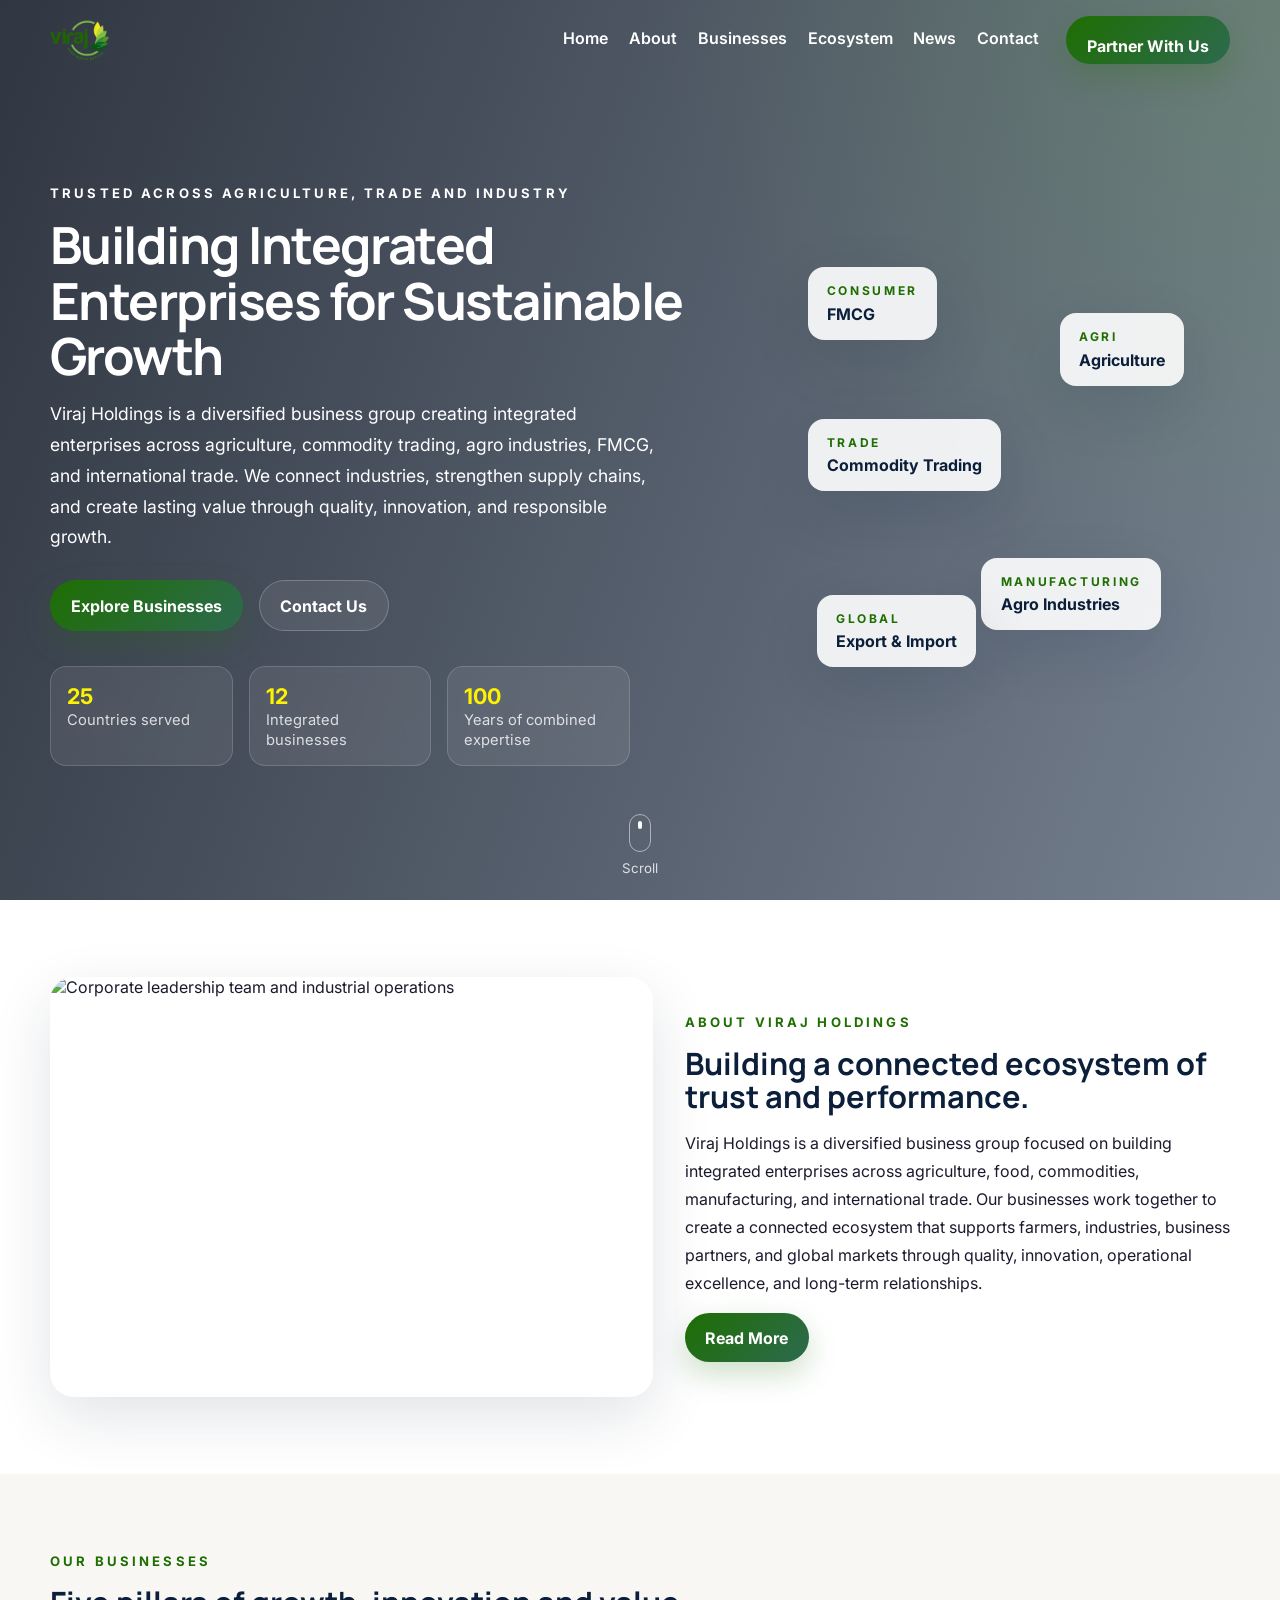
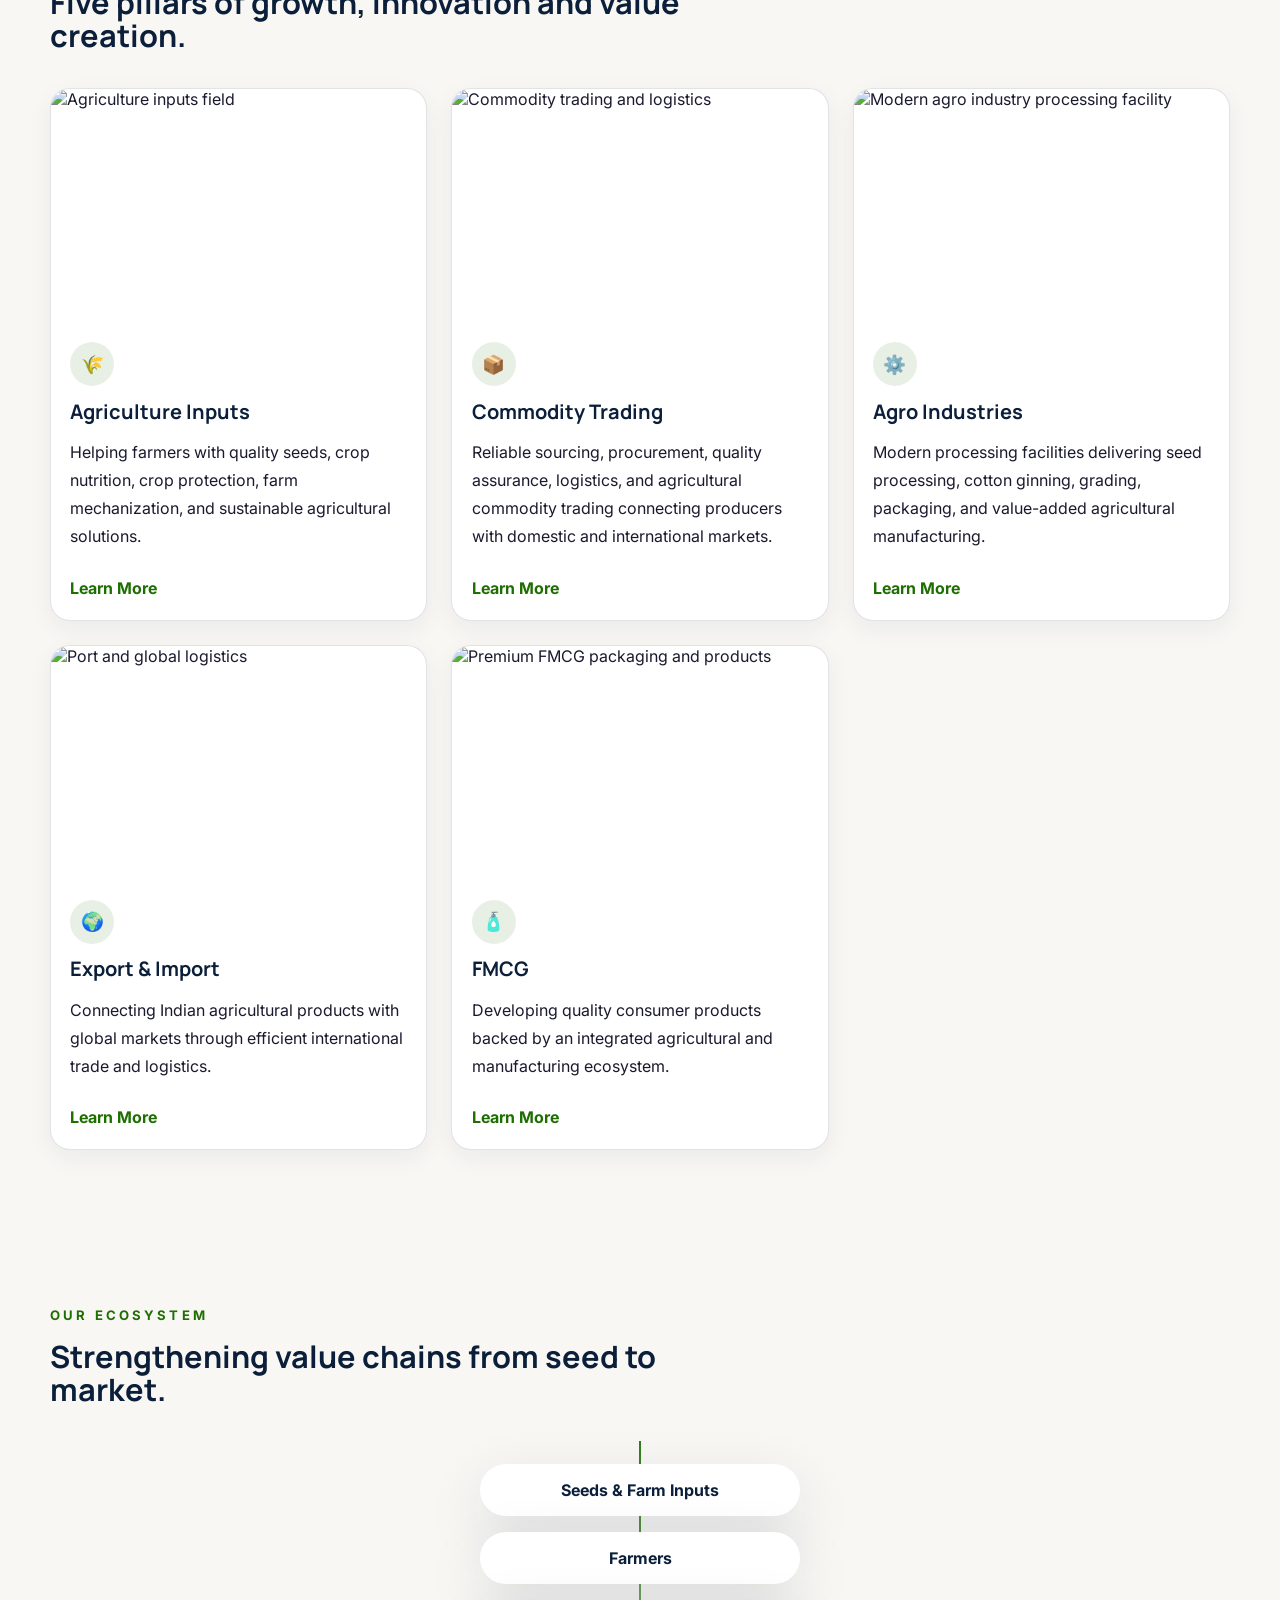
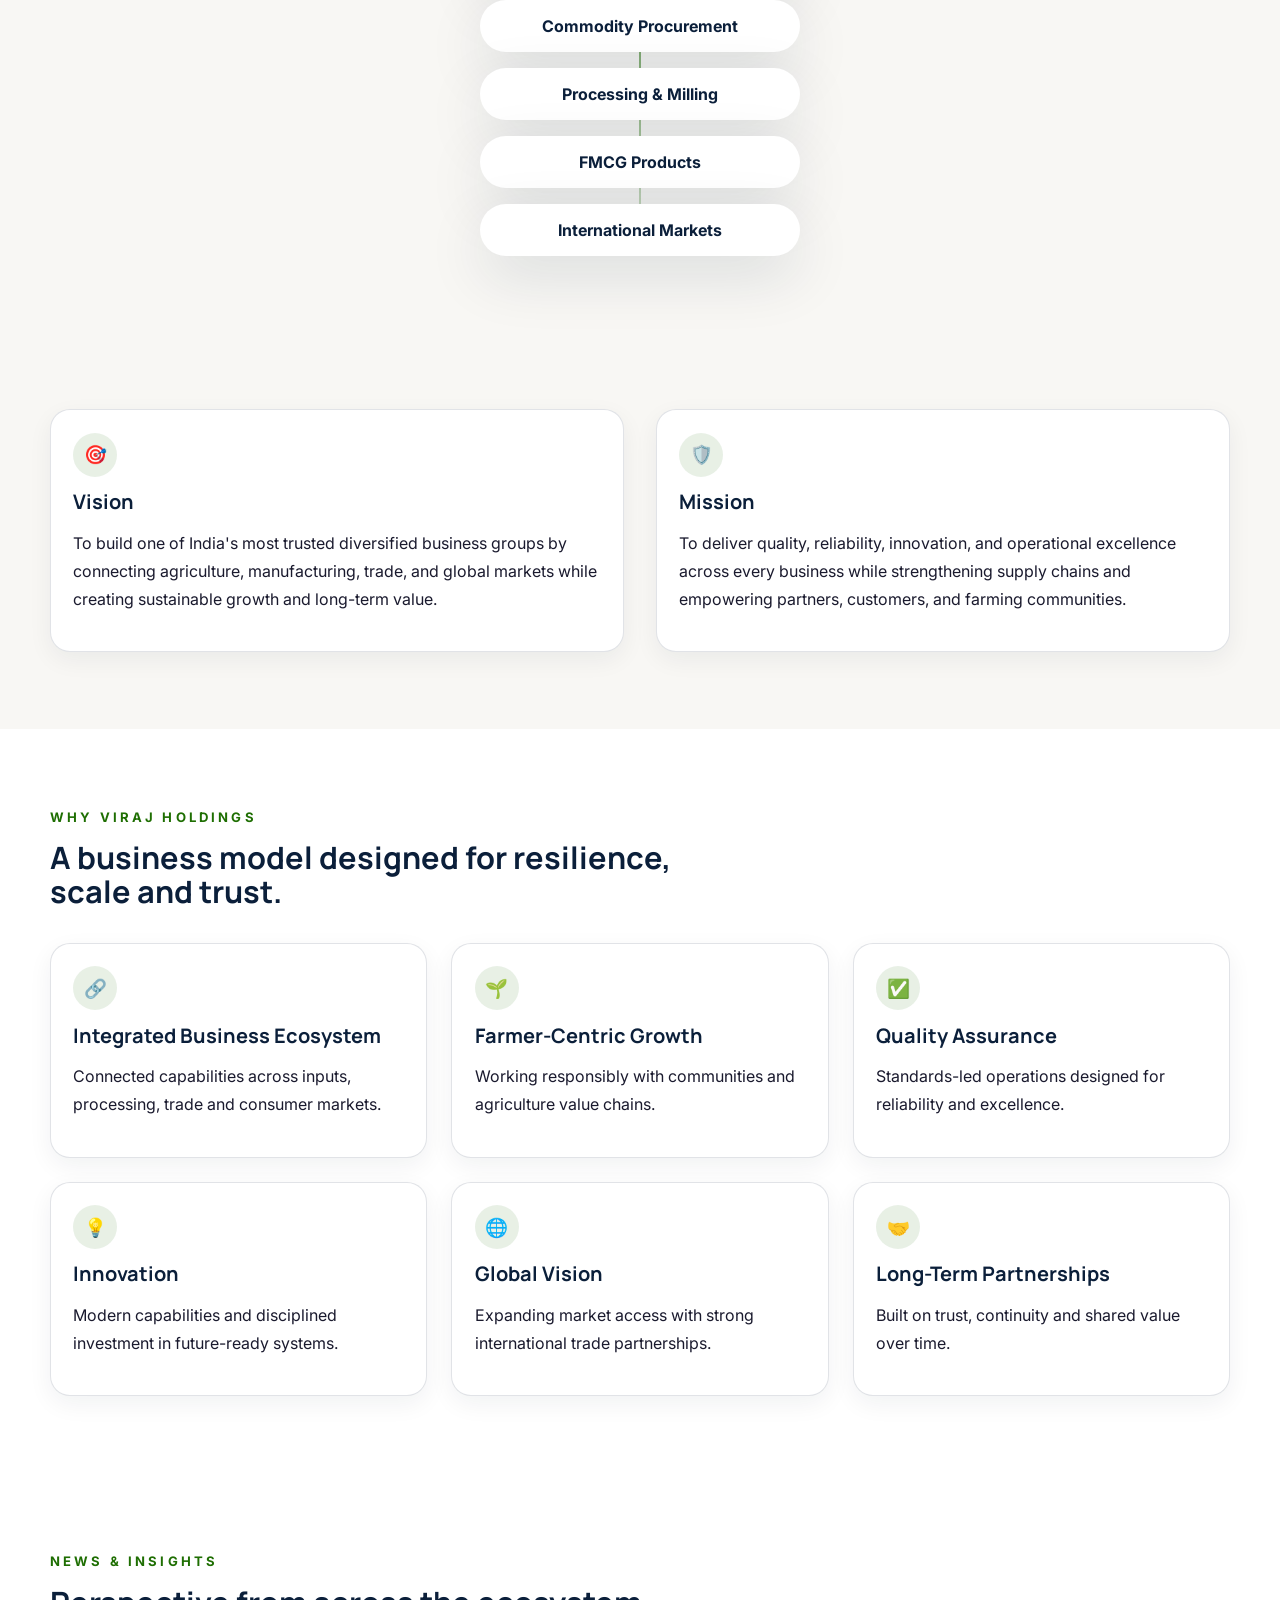
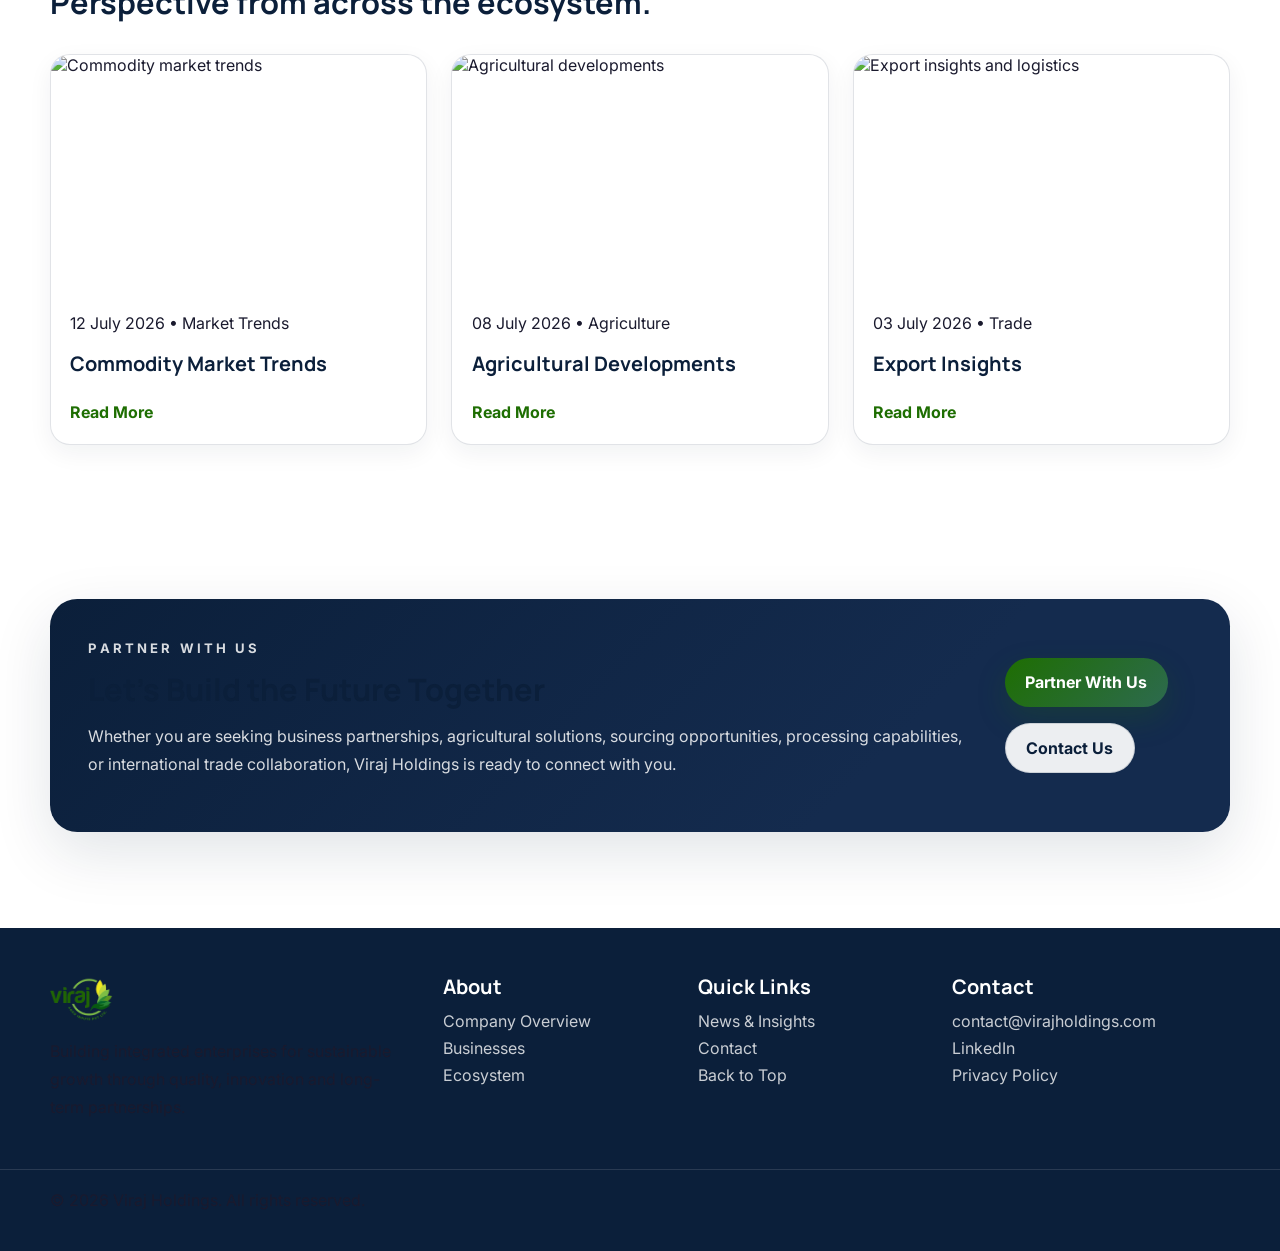
==== index.html @ b85cdf42 "Ctrl+Enter" ====
<!DOCTYPE html>
<html lang="en">
  <head>
    <meta charset="UTF-8" />
    <meta name="viewport" content="width=device-width, initial-scale=1.0" />
    <title>Viraj Holdings | Integrated Enterprises for Sustainable Growth</title>
    <meta
      name="description"
      content="Viraj Holdings is a diversified business group creating integrated enterprises across agriculture, commodity trading, agro industries, FMCG, and international trade."
    />
    <link rel="preconnect" href="https://fonts.googleapis.com" />
    <link rel="preconnect" href="https://fonts.gstatic.com" crossorigin />
    <link
      href="https://fonts.googleapis.com/css2?family=Inter:wght@400;500;600;700;800&family=Manrope:wght@500;600;700;800&display=swap"
      rel="stylesheet"
    />
    <link rel="stylesheet" href="styles.css" />
  </head>
  <body>
    <header class="site-header" id="top">
      <nav class="navbar container">
        <a href="#home" class="brand" aria-label="Viraj Holdings home">
          <img src="logo.png" alt="Viraj Holdings logo" />
        </a>
        <button class="nav-toggle" aria-label="Open menu" aria-expanded="false">
          <span></span>
          <span></span>
          <span></span>
        </button>
        <div class="nav-links">
          <a href="#home">Home</a>
          <a href="#about">About</a>
          <a href="#businesses">Businesses</a>
          <a href="#ecosystem">Ecosystem</a>
          <a href="#news">News</a>
          <a href="#contact">Contact</a>
          <a href="#contact" class="button button-solid nav-cta">Partner With Us</a>
        </div>
      </nav>
    </header>

    <main id="home">
      <section class="hero">
        <div class="hero-overlay"></div>
        <div class="hero-content container">
          <div class="hero-copy reveal">
            <p class="eyebrow">Trusted across agriculture, trade and industry</p>
            <h1>Building Integrated Enterprises for Sustainable Growth</h1>
            <p class="hero-text">
              Viraj Holdings is a diversified business group creating integrated enterprises across agriculture, commodity trading, agro industries, FMCG, and international trade. We connect industries, strengthen supply chains, and create lasting value through quality, innovation, and responsible growth.
            </p>
            <div class="hero-actions">
              <a href="#businesses" class="button button-solid">Explore Businesses</a>
              <a href="#contact" class="button button-outline">Contact Us</a>
            </div>
            <div class="hero-stats">
              <div>
                <strong data-count="25">0</strong>
                <span>Countries served</span>
              </div>
              <div>
                <strong data-count="12">0</strong>
                <span>Integrated businesses</span>
              </div>
              <div>
                <strong data-count="100">0</strong>
                <span>Years of combined expertise</span>
              </div>
            </div>
          </div>
          <div class="hero-visual reveal" aria-hidden="true">
            <div class="floating-card card-a">
              <span>Agri</span>
              <strong>Agriculture</strong>
            </div>
            <div class="floating-card card-b">
              <span>Trade</span>
              <strong>Commodity Trading</strong>
            </div>
            <div class="floating-card card-c">
              <span>Manufacturing</span>
              <strong>Agro Industries</strong>
            </div>
            <div class="floating-card card-d">
              <span>Global</span>
              <strong>Export & Import</strong>
            </div>
            <div class="floating-card card-e">
              <span>Consumer</span>
              <strong>FMCG</strong>
            </div>
          </div>
        </div>
        <div class="scroll-indicator">
          <span></span>
          <small>Scroll</small>
        </div>
      </section>

      <section class="section about" id="about">
        <div class="container split-grid">
          <div class="about-media reveal">
            <img src="https://images.unsplash.com/photo-1517048676732-d65bc937f952?auto=format&fit=crop&w=1200&q=80" alt="Corporate leadership team and industrial operations" loading="lazy" />
          </div>
          <div class="about-copy reveal">
            <p class="eyebrow">About Viraj Holdings</p>
            <h2>Building a connected ecosystem of trust and performance.</h2>
            <p>
              Viraj Holdings is a diversified business group focused on building integrated enterprises across agriculture, food, commodities, manufacturing, and international trade. Our businesses work together to create a connected ecosystem that supports farmers, industries, business partners, and global markets through quality, innovation, operational excellence, and long-term relationships.
            </p>
            <a href="#contact" class="button button-solid">Read More</a>
          </div>
        </div>
      </section>

      <section class="section businesses" id="businesses">
        <div class="container">
          <div class="section-heading reveal">
            <p class="eyebrow">Our Businesses</p>
            <h2>Five pillars of growth, innovation and value creation.</h2>
          </div>
          <div class="card-grid">
            <article class="business-card reveal">
              <img src="https://images.unsplash.com/photo-1464226184884-fa280b87c399?auto=format&fit=crop&w=900&q=80" alt="Agriculture inputs field" loading="lazy" />
              <div class="card-content">
                <div class="icon-badge">🌾</div>
                <h3>Agriculture Inputs</h3>
                <p>Helping farmers with quality seeds, crop nutrition, crop protection, farm mechanization, and sustainable agricultural solutions.</p>
                <a href="#contact">Learn More</a>
              </div>
            </article>
            <article class="business-card reveal">
              <img src="https://images.unsplash.com/photo-1578575437130-527eed3abbec?auto=format&fit=crop&w=900&q=80" alt="Commodity trading and logistics" loading="lazy" />
              <div class="card-content">
                <div class="icon-badge">📦</div>
                <h3>Commodity Trading</h3>
                <p>Reliable sourcing, procurement, quality assurance, logistics, and agricultural commodity trading connecting producers with domestic and international markets.</p>
                <a href="#contact">Learn More</a>
              </div>
            </article>
            <article class="business-card reveal">
              <img src="https://images.unsplash.com/photo-1581092160562-40aa08e78837?auto=format&fit=crop&w=900&q=80" alt="Modern agro industry processing facility" loading="lazy" />
              <div class="card-content">
                <div class="icon-badge">⚙️</div>
                <h3>Agro Industries</h3>
                <p>Modern processing facilities delivering seed processing, cotton ginning, grading, packaging, and value-added agricultural manufacturing.</p>
                <a href="#contact">Learn More</a>
              </div>
            </article>
            <article class="business-card reveal">
              <img src="https://images.unsplash.com/photo-1520607162513-77705c0f0d4a?auto=format&fit=crop&w=900&q=80" alt="Port and global logistics" loading="lazy" />
              <div class="card-content">
                <div class="icon-badge">🌍</div>
                <h3>Export & Import</h3>
                <p>Connecting Indian agricultural products with global markets through efficient international trade and logistics.</p>
                <a href="#contact">Learn More</a>
              </div>
            </article>
            <article class="business-card reveal">
              <img src="https://images.unsplash.com/photo-1556740738-b6a63e27c4df?auto=format&fit=crop&w=900&q=80" alt="Premium FMCG packaging and products" loading="lazy" />
              <div class="card-content">
                <div class="icon-badge">🧴</div>
                <h3>FMCG</h3>
                <p>Developing quality consumer products backed by an integrated agricultural and manufacturing ecosystem.</p>
                <a href="#contact">Learn More</a>
              </div>
            </article>
          </div>
        </div>
      </section>

      <section class="section ecosystem" id="ecosystem">
        <div class="container">
          <div class="section-heading reveal">
            <p class="eyebrow">Our Ecosystem</p>
            <h2>Strengthening value chains from seed to market.</h2>
          </div>
          <div class="timeline reveal">
            <div class="timeline-step">
              <div class="step-node">Seeds & Farm Inputs</div>
            </div>
            <div class="timeline-step">
              <div class="step-node">Farmers</div>
            </div>
            <div class="timeline-step">
              <div class="step-node">Commodity Procurement</div>
            </div>
            <div class="timeline-step">
              <div class="step-node">Processing & Milling</div>
            </div>
            <div class="timeline-step">
              <div class="step-node">FMCG Products</div>
            </div>
            <div class="timeline-step">
              <div class="step-node">International Markets</div>
            </div>
          </div>
        </div>
      </section>

      <section class="section vision-mission">
        <div class="container grid-2">
          <article class="info-card reveal">
            <div class="icon-badge">🎯</div>
            <h3>Vision</h3>
            <p>To build one of India's most trusted diversified business groups by connecting agriculture, manufacturing, trade, and global markets while creating sustainable growth and long-term value.</p>
          </article>
          <article class="info-card reveal">
            <div class="icon-badge">🛡️</div>
            <h3>Mission</h3>
            <p>To deliver quality, reliability, innovation, and operational excellence across every business while strengthening supply chains and empowering partners, customers, and farming communities.</p>
          </article>
        </div>
      </section>

      <section class="section features">
        <div class="container">
          <div class="section-heading reveal">
            <p class="eyebrow">Why Viraj Holdings</p>
            <h2>A business model designed for resilience, scale and trust.</h2>
          </div>
          <div class="feature-grid">
            <article class="feature-card reveal">
              <div class="icon-badge">🔗</div>
              <h3>Integrated Business Ecosystem</h3>
              <p>Connected capabilities across inputs, processing, trade and consumer markets.</p>
            </article>
            <article class="feature-card reveal">
              <div class="icon-badge">🌱</div>
              <h3>Farmer-Centric Growth</h3>
              <p>Working responsibly with communities and agriculture value chains.</p>
            </article>
            <article class="feature-card reveal">
              <div class="icon-badge">✅</div>
              <h3>Quality Assurance</h3>
              <p>Standards-led operations designed for reliability and excellence.</p>
            </article>
            <article class="feature-card reveal">
              <div class="icon-badge">💡</div>
              <h3>Innovation</h3>
              <p>Modern capabilities and disciplined investment in future-ready systems.</p>
            </article>
            <article class="feature-card reveal">
              <div class="icon-badge">🌐</div>
              <h3>Global Vision</h3>
              <p>Expanding market access with strong international trade partnerships.</p>
            </article>
            <article class="feature-card reveal">
              <div class="icon-badge">🤝</div>
              <h3>Long-Term Partnerships</h3>
              <p>Built on trust, continuity and shared value over time.</p>
            </article>
          </div>
        </div>
      </section>

      <section class="section news" id="news">
        <div class="container">
          <div class="section-heading reveal">
            <p class="eyebrow">News & Insights</p>
            <h2>Perspective from across the ecosystem.</h2>
          </div>
          <div class="news-grid">
            <article class="news-card reveal">
              <img src="https://images.unsplash.com/photo-1590283603385-17ffb3a7f29f?auto=format&fit=crop&w=900&q=80" alt="Commodity market trends" loading="lazy" />
              <div class="card-content">
                <p class="meta">12 July 2026 • Market Trends</p>
                <h3>Commodity Market Trends</h3>
                <a href="#contact">Read More</a>
              </div>
            </article>
            <article class="news-card reveal">
              <img src="https://images.unsplash.com/photo-1501004318641-b39e6451bec6?auto=format&fit=crop&w=900&q=80" alt="Agricultural developments" loading="lazy" />
              <div class="card-content">
                <p class="meta">08 July 2026 • Agriculture</p>
                <h3>Agricultural Developments</h3>
                <a href="#contact">Read More</a>
              </div>
            </article>
            <article class="news-card reveal">
              <img src="https://images.unsplash.com/photo-1517048676732-d65bc937f952?auto=format&fit=crop&w=900&q=80" alt="Export insights and logistics" loading="lazy" />
              <div class="card-content">
                <p class="meta">03 July 2026 • Trade</p>
                <h3>Export Insights</h3>
                <a href="#contact">Read More</a>
              </div>
            </article>
          </div>
        </div>
      </section>

      <section class="section cta" id="contact">
        <div class="container cta-box reveal">
          <div>
            <p class="eyebrow">Partner With Us</p>
            <h2>Let's Build the Future Together</h2>
            <p>Whether you are seeking business partnerships, agricultural solutions, sourcing opportunities, processing capabilities, or international trade collaboration, Viraj Holdings is ready to connect with you.</p>
          </div>
          <div class="cta-actions">
            <a href="mailto:contact@virajholdings.com" class="button button-solid">Partner With Us</a>
            <a href="mailto:contact@virajholdings.com" class="button button-outline light">Contact Us</a>
          </div>
        </div>
      </section>
    </main>

    <footer class="site-footer">
      <div class="container footer-grid">
        <div>
          <a href="#home" class="brand footer-brand">
            <img src="logo.png" alt="Viraj Holdings logo" />
          </a>
          <p>Building integrated enterprises for sustainable growth through quality, innovation and long-term partnerships.</p>
        </div>
        <div>
          <h3>About</h3>
          <ul>
            <li><a href="#about">Company Overview</a></li>
            <li><a href="#businesses">Businesses</a></li>
            <li><a href="#ecosystem">Ecosystem</a></li>
          </ul>
        </div>
        <div>
          <h3>Quick Links</h3>
          <ul>
            <li><a href="#news">News & Insights</a></li>
            <li><a href="#contact">Contact</a></li>
            <li><a href="#top">Back to Top</a></li>
          </ul>
        </div>
        <div>
          <h3>Contact</h3>
          <ul>
            <li><a href="mailto:contact@virajholdings.com">contact@virajholdings.com</a></li>
            <li><a href="https://www.linkedin.com" target="_blank" rel="noreferrer">LinkedIn</a></li>
            <li><a href="#">Privacy Policy</a></li>
          </ul>
        </div>
      </div>
      <div class="footer-bottom">
        <div class="container">
          <p>© 2026 Viraj Holdings. All rights reserved.</p>
        </div>
      </div>
    </footer>

    <script src="script.js"></script>
  </body>
</html>
---- styles.css ----
:root {
  --navy: #0b1f3a;
  --green: #1e6e02;
  --accent: #2d6a4f;
  --fresh: #6dbe45;
  --soft: #8bcb46;
  --yellow: #fff200;
  --bg: #ffffff;
  --surface: #f8f7f4;
  --section: #f0ede8;
  --heading: #0b1f3a;
  --text: #1a1a2e;
  --muted: #6b6458;
  --border: rgba(11,31,58,.12);
  --shadow: 0 20px 60px rgba(11,31,58,.12);
  --radius: 1rem;
  --transition: 0.35s ease;
}

* {
  box-sizing: border-box;
}

html {
  scroll-behavior: smooth;
}

body {
  margin: 0;
  font-family: 'Inter', sans-serif;
  color: var(--text);
  background: var(--bg);
  overflow-x: hidden;
}

img {
  max-width: 100%;
  display: block;
}

a {
  color: inherit;
  text-decoration: none;
}

.container {
  width: min(1180px, calc(100% - 2rem));
  margin-inline: auto;
}

section {
  position: relative;
}

h1, h2, h3 {
  font-family: 'Manrope', sans-serif;
  color: var(--heading);
  line-height: 1.08;
  margin: 0 0 1rem;
}

h1 {
  font-size: clamp(2.2rem, 4vw, 4.3rem);
  letter-spacing: -0.03em;
}

h2 {
  font-size: clamp(1.8rem, 2.4vw, 2.6rem);
}

h3 {
  font-size: 1.25rem;
}

p {
  font-size: 1rem;
  line-height: 1.75;
  color: var(--text);
  margin: 0 0 1rem;
}

.eyebrow {
  text-transform: uppercase;
  letter-spacing: 0.24em;
  font-size: 0.82rem;
  font-weight: 700;
  color: var(--green);
  margin-bottom: 0.8rem;
}

.button {
  display: inline-flex;
  align-items: center;
  justify-content: center;
  gap: 0.5rem;
  min-height: 48px;
  padding: 0.9rem 1.3rem;
  border-radius: 999px;
  font-weight: 700;
  transition: transform var(--transition), background var(--transition), color var(--transition), border-color var(--transition), box-shadow var(--transition);
}

.button:hover {
  transform: translateY(-2px);
}

.button-solid {
  background: linear-gradient(135deg, var(--green), var(--accent));
  color: white;
  box-shadow: 0 12px 30px rgba(30,110,2,.22);
}

.button-outline {
  border: 1px solid rgba(255,255,255,.22);
  color: white;
  background: rgba(255,255,255,.08);
  backdrop-filter: blur(8px);
}

.button-outline.light {
  border-color: rgba(11,31,58,.14);
  color: var(--navy);
  background: rgba(255,255,255,.92);
}

.site-header {
  position: fixed;
  inset: 0 0 auto 0;
  z-index: 1000;
  transition: background var(--transition), box-shadow var(--transition), backdrop-filter var(--transition);
}

.site-header.scrolled {
  background: rgba(255,255,255,.96);
  backdrop-filter: blur(16px);
  box-shadow: 0 12px 36px rgba(11,31,58,.09);
}

.navbar {
  display: flex;
  align-items: center;
  justify-content: space-between;
  padding: 1rem 0;
  min-height: 80px;
}

.brand img {
  height: 44px;
  width: auto;
  object-fit: contain;
}

.nav-links {
  display: flex;
  align-items: center;
  gap: 1.3rem;
  color: white;
  font-weight: 600;
}

.site-header.scrolled .nav-links {
  color: var(--navy);
}

.nav-links a {
  position: relative;
  padding-bottom: 0.2rem;
  transition: color var(--transition);
}

.nav-links a::after {
  content: '';
  position: absolute;
  left: 0;
  bottom: -0.15rem;
  width: 100%;
  height: 2px;
  transform: scaleX(0);
  transform-origin: left;
  background: var(--green);
  transition: transform var(--transition);
}

.nav-links a:hover::after,
.nav-links a.active::after {
  transform: scaleX(1);
}

.nav-cta {
  margin-left: 0.4rem;
  color: white;
}

.nav-toggle {
  display: none;
  border: 0;
  background: transparent;
  padding: 0.25rem;
  cursor: pointer;
}

.nav-toggle span {
  display: block;
  width: 28px;
  height: 2px;
  margin: 6px 0;
  border-radius: 999px;
  background: white;
  transition: transform var(--transition), opacity var(--transition);
}

.site-header.scrolled .nav-toggle span {
  background: var(--navy);
}

.hero {
  min-height: 100vh;
  display: flex;
  align-items: center;
  background: linear-gradient(110deg, rgba(8,16,30,.84), rgba(11,31,58,.56)), url('https://images.unsplash.com/photo-1500937386664-56d1dfef3854?auto=format&fit=crop&w=1800&q=80') center/cover no-repeat;
  position: relative;
  color: white;
  padding: 7rem 0 4rem;
}

.hero-overlay {
  position: absolute;
  inset: 0;
  background: radial-gradient(circle at top right, rgba(109,190,69,.18), transparent 40%);
  pointer-events: none;
}

.hero-content {
  display: grid;
  grid-template-columns: 1.2fr 0.8fr;
  gap: 2rem;
  align-items: center;
  position: relative;
  z-index: 1;
}

.hero-copy {
  max-width: 660px;
}

.hero-copy h1,
.hero-copy p {
  color: white;
}

.hero-text {
  font-size: clamp(1rem, 1.4vw, 1.1rem);
  max-width: 620px;
  color: rgba(255,255,255,.86);
}

.hero-actions {
  display: flex;
  gap: 1rem;
  flex-wrap: wrap;
  margin-top: 1.7rem;
}

.hero-stats {
  display: grid;
  grid-template-columns: repeat(3, minmax(0, 1fr));
  gap: 1rem;
  margin-top: 2.2rem;
  max-width: 580px;
}

.hero-stats > div {
  padding: 1rem;
  border: 1px solid rgba(255,255,255,.16);
  border-radius: var(--radius);
  background: rgba(255,255,255,.08);
  backdrop-filter: blur(12px);
}

.hero-stats strong {
  display: block;
  font-size: 1.35rem;
  color: var(--yellow);
}

.hero-stats span {
  font-size: 0.92rem;
  color: rgba(255,255,255,.8);
}

.hero-visual {
  position: relative;
  min-height: 460px;
}

.floating-card {
  position: absolute;
  padding: 1rem 1.2rem;
  background: rgba(255,255,255,.9);
  color: var(--navy);
  border-radius: 1rem;
  box-shadow: var(--shadow);
  animation: float 6s ease-in-out infinite;
  backdrop-filter: blur(8px);
}

.floating-card span {
  display: block;
  font-size: 0.75rem;
  text-transform: uppercase;
  letter-spacing: 0.22em;
  color: var(--green);
  font-weight: 700;
  margin-bottom: 0.35rem;
}

.floating-card strong {
  font-size: 1rem;
}

.card-a { top: 15%; right: 10%; animation-delay: 0s; }
.card-b { top: 38%; left: 8%; animation-delay: 1.5s; }
.card-c { bottom: 16%; right: 15%; animation-delay: 3s; }
.card-d { bottom: 8%; left: 10%; animation-delay: 4.5s; }
.card-e { top: 5%; left: 8%; animation-delay: 2s; }

.scroll-indicator {
  position: absolute;
  bottom: 1.5rem;
  left: 50%;
  transform: translateX(-50%);
  display: flex;
  flex-direction: column;
  align-items: center;
  gap: 0.5rem;
  color: rgba(255,255,255,.8);
}

.scroll-indicator span {
  width: 22px;
  height: 38px;
  border: 1px solid rgba(255,255,255,.5);
  border-radius: 999px;
  position: relative;
}

.scroll-indicator span::after {
  content: '';
  position: absolute;
  inset: 6px 0 auto 50%;
  width: 4px;
  height: 8px;
  border-radius: 999px;
  transform: translateX(-50%);
  background: white;
  animation: scroll 1.4s ease-in-out infinite;
}

.section {
  padding: clamp(4rem, 6vw, 7rem) 0;
}

.about, .features, .news {
  background: var(--bg);
}

.businesses, .vision-mission, .ecosystem {
  background: var(--surface);
}

.split-grid, .grid-2 {
  display: grid;
  gap: 2rem;
  align-items: center;
}

.split-grid {
  grid-template-columns: 1.05fr 0.95fr;
}

.grid-2 {
  grid-template-columns: repeat(2, minmax(0, 1fr));
}

.about-media img {
  border-radius: 1.5rem;
  box-shadow: var(--shadow);
  object-fit: cover;
  min-height: 420px;
}

.section-heading {
  max-width: 680px;
  margin-bottom: 2.2rem;
}

.card-grid, .feature-grid, .news-grid {
  display: grid;
  gap: 1.5rem;
}

.card-grid {
  grid-template-columns: repeat(3, minmax(0, 1fr));
}

.feature-grid {
  grid-template-columns: repeat(3, minmax(0, 1fr));
}

.news-grid {
  grid-template-columns: repeat(3, minmax(0, 1fr));
}

.business-card, .feature-card, .news-card, .info-card {
  background: white;
  border: 1px solid var(--border);
  border-radius: 1.25rem;
  overflow: hidden;
  box-shadow: 0 8px 24px rgba(11,31,58,.06);
  transition: transform var(--transition), box-shadow var(--transition), border-color var(--transition);
}

.business-card:hover, .feature-card:hover, .news-card:hover, .info-card:hover {
  transform: translateY(-8px);
  box-shadow: 0 18px 38px rgba(30,110,2,.12);
  border-color: rgba(30,110,2,.2);
}

.business-card img, .news-card img {
  aspect-ratio: 16 / 10;
  width: 100%;
  object-fit: cover;
  transition: transform 0.6s ease;
}

.business-card:hover img, .news-card:hover img {
  transform: scale(1.03);
}

.card-content {
  padding: 1.2rem 1.2rem 1.4rem;
}

.icon-badge {
  width: 44px;
  height: 44px;
  display: inline-flex;
  align-items: center;
  justify-content: center;
  border-radius: 50%;
  background: rgba(30,110,2,.1);
  margin-bottom: 0.9rem;
  font-size: 1.15rem;
}

.card-content a {
  display: inline-flex;
  margin-top: 0.7rem;
  color: var(--green);
  font-weight: 700;
}

.feature-card, .info-card {
  padding: 1.4rem;
}

.timeline {
  position: relative;
  display: grid;
  gap: 1rem;
  padding: 1.4rem 0 0;
}

.timeline::before {
  content: '';
  position: absolute;
  left: 50%;
  top: 0;
  bottom: 0;
  width: 2px;
  background: linear-gradient(180deg, rgba(30,110,2,.9), rgba(30,110,2,.15));
  transform: translateX(-50%);
}

.timeline-step {
  position: relative;
  display: flex;
  justify-content: center;
}

.timeline-step::before {
  content: '';
  position: absolute;
  top: 50%;
  left: 50%;
  width: 16px;
  height: 16px;
  border-radius: 50%;
  background: var(--green);
  transform: translate(-50%, -50%);
  box-shadow: 0 0 0 6px rgba(30,110,2,.14);
}

.step-node {
  position: relative;
  z-index: 1;
  padding: 1rem 1.3rem;
  min-width: min(320px, 85%);
  border-radius: 999px;
  background: white;
  text-align: center;
  font-weight: 700;
  color: var(--navy);
  box-shadow: var(--shadow);
}

.cta {
  padding-bottom: 6rem;
}

.cta-box {
  display: flex;
  justify-content: space-between;
  align-items: center;
  gap: 2rem;
  border-radius: 1.7rem;
  background: linear-gradient(135deg, var(--navy), #142b4e 70%);
  color: white;
  padding: clamp(1.6rem, 3vw, 2.4rem);
  box-shadow: var(--shadow);
}

.cta-box p {
  color: rgba(255,255,255,.84);
}

.cta-actions {
  display: flex;
  gap: 1rem;
  flex-wrap: wrap;
}

.site-footer {
  background: var(--navy);
  color: rgba(255,255,255,.84);
  padding-top: 3rem;
}

.footer-grid {
  display: grid;
  grid-template-columns: 1.3fr 0.8fr 0.8fr 1fr;
  gap: 2rem;
  padding-bottom: 2rem;
}

.footer-brand img {
  height: 46px;
  margin-bottom: 0.9rem;
}

.site-footer h3 {
  color: white;
  margin-bottom: 0.8rem;
}

.site-footer ul {
  list-style: none;
  padding: 0;
  margin: 0;
}

.site-footer li + li {
  margin-top: 0.45rem;
}

.site-footer a {
  color: rgba(255,255,255,.78);
  transition: color var(--transition), transform var(--transition);
}

.site-footer a:hover {
  color: var(--yellow);
}

.footer-bottom {
  border-top: 1px solid rgba(255,255,255,.12);
  padding: 1rem 0 1.3rem;
}

.reveal {
  opacity: 0;
  transform: translateY(28px);
  transition: opacity 0.8s ease, transform 0.8s ease;
}

.reveal.visible {
  opacity: 1;
  transform: translateY(0);
}

.reveal-left {
  opacity: 0;
  transform: translateX(-40px);
  transition: opacity 0.8s ease, transform 0.8s ease;
}

.reveal-left.visible {
  opacity: 1;
  transform: translateX(0);
}

.reveal-right {
  opacity: 0;
  transform: translateX(40px);
  transition: opacity 0.8s ease, transform 0.8s ease;
}

.reveal-right.visible {
  opacity: 1;
  transform: translateX(0);
}

@keyframes float {
  0%, 100% { transform: translateY(0px); }
  50% { transform: translateY(-12px); }
}

@keyframes scroll {
  0% { transform: translateX(-50%) translateY(0); opacity: 0; }
  50% { opacity: 1; }
  100% { transform: translateX(-50%) translateY(12px); opacity: 0; }
}

@media (max-width: 960px) {
  .hero-content,
  .split-grid,
  .grid-2,
  .card-grid,
  .feature-grid,
  .news-grid,
  .footer-grid {
    grid-template-columns: 1fr 1fr;
  }

  .hero-content {
    grid-template-columns: 1fr;
  }

  .hero-visual {
    min-height: 360px;
    margin-top: 1rem;
  }

  .card-grid,
  .feature-grid,
  .news-grid {
    grid-template-columns: 1fr 1fr;
  }

  .footer-grid {
    grid-template-columns: repeat(2, minmax(0, 1fr));
  }
}

@media (max-width: 780px) {
  .nav-toggle {
    display: inline-block;
  }

  .nav-links {
    position: absolute;
    inset: calc(100% + .2rem) 1rem auto 1rem;
    flex-direction: column;
    align-items: flex-start;
    padding: 1rem;
    border-radius: 1rem;
    background: rgba(255,255,255,.98);
    color: var(--navy);
    box-shadow: var(--shadow);
    opacity: 0;
    pointer-events: none;
    transform: translateY(-10px);
    transition: opacity var(--transition), transform var(--transition);
  }

  .nav-links.open {
    opacity: 1;
    pointer-events: auto;
    transform: translateY(0);
  }

  .nav-cta {
    margin-left: 0;
  }

  .hero-stats,
  .card-grid,
  .feature-grid,
  .news-grid,
  .footer-grid,
  .grid-2,
  .split-grid,
  .cta-box {
    grid-template-columns: 1fr;
    display: grid;
  }

  .hero-stats {
    grid-template-columns: 1fr;
  }

  .cta-box {
    padding: 1.4rem;
  }

  .timeline::before {
    left: 1.2rem;
  }

  .timeline-step {
    justify-content: flex-start;
    padding-left: 2.2rem;
  }

  .step-node {
    min-width: auto;
    border-radius: 1rem;
  }
}

@media (max-width: 540px) {
  .hero {
    padding-top: 6.5rem;
  }

  h1 {
    font-size: clamp(2rem, 8vw, 2.8rem);
  }

  .hero-actions,
  .cta-actions {
    flex-direction: column;
    align-items: flex-start;
  }

  .button {
    width: 100%;
  }

  .floating-card {
    font-size: 0.85rem;
    padding: 0.8rem 1rem;
  }
}
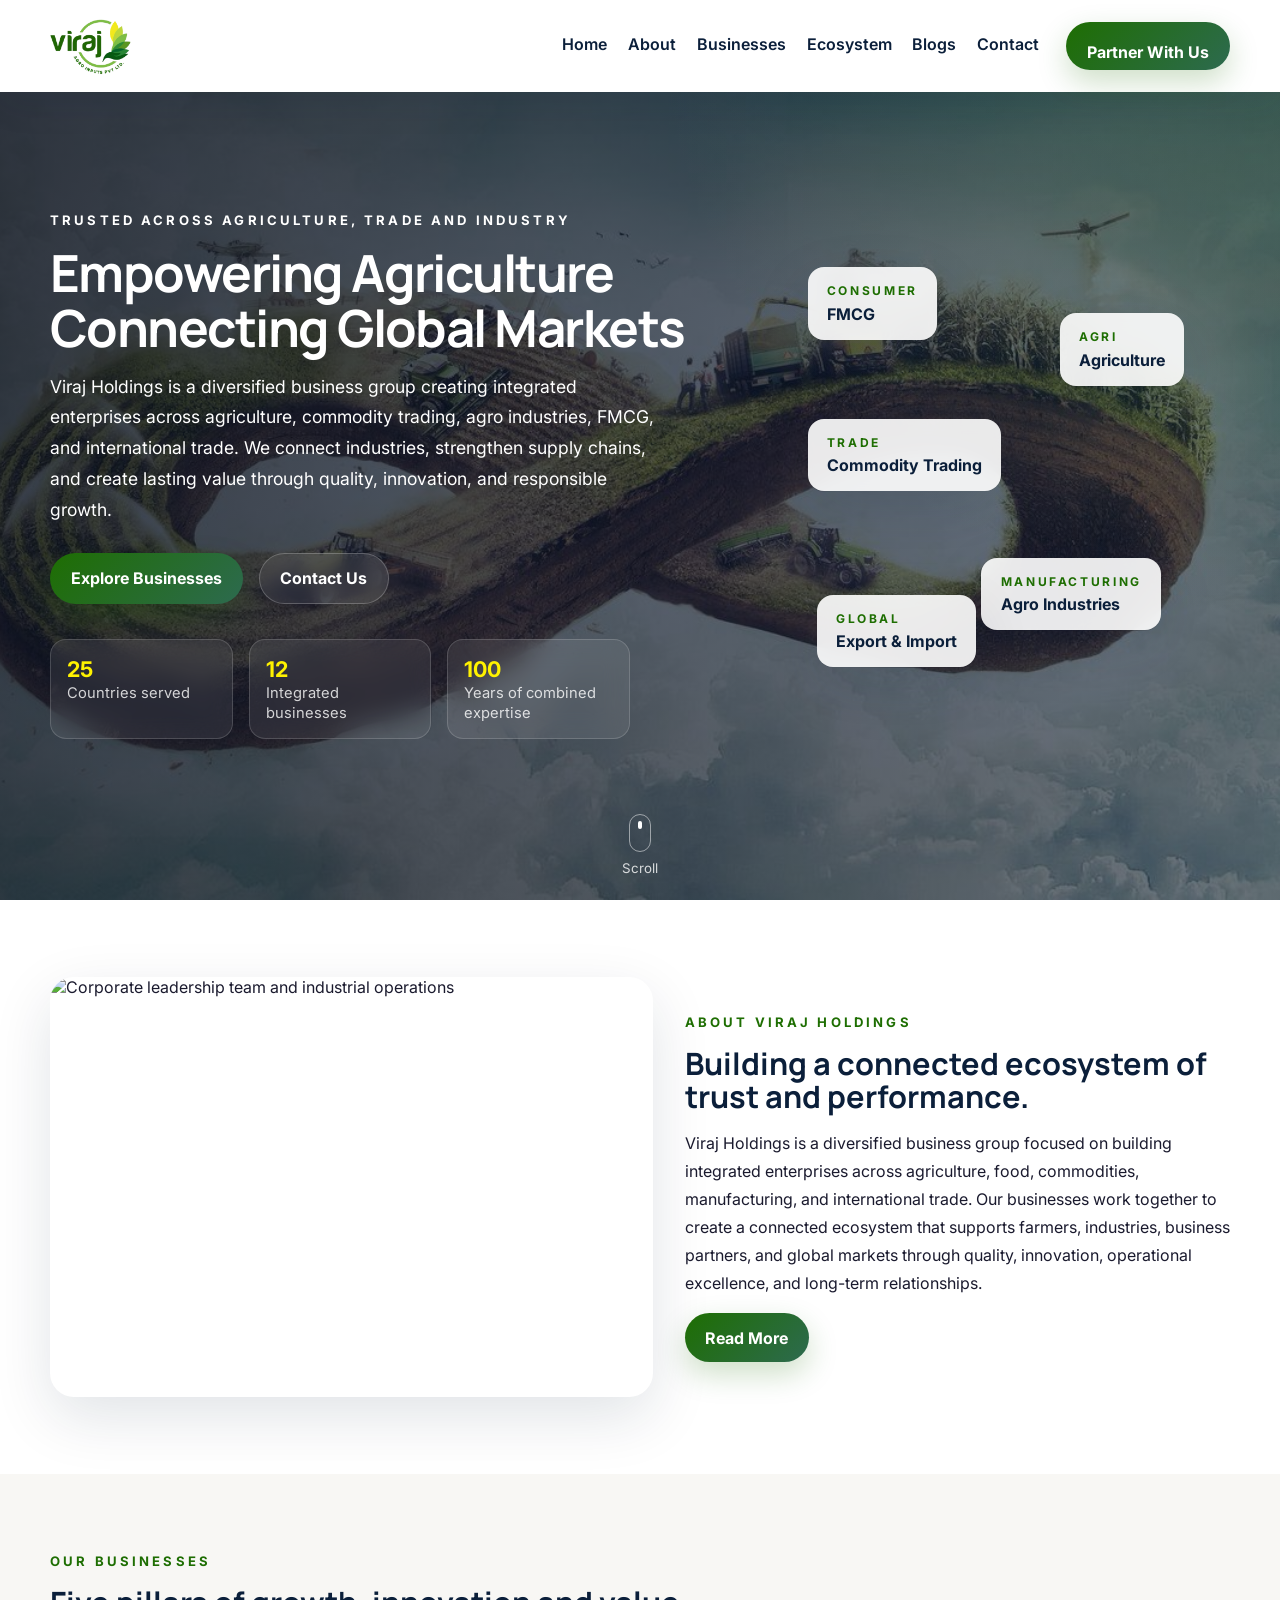
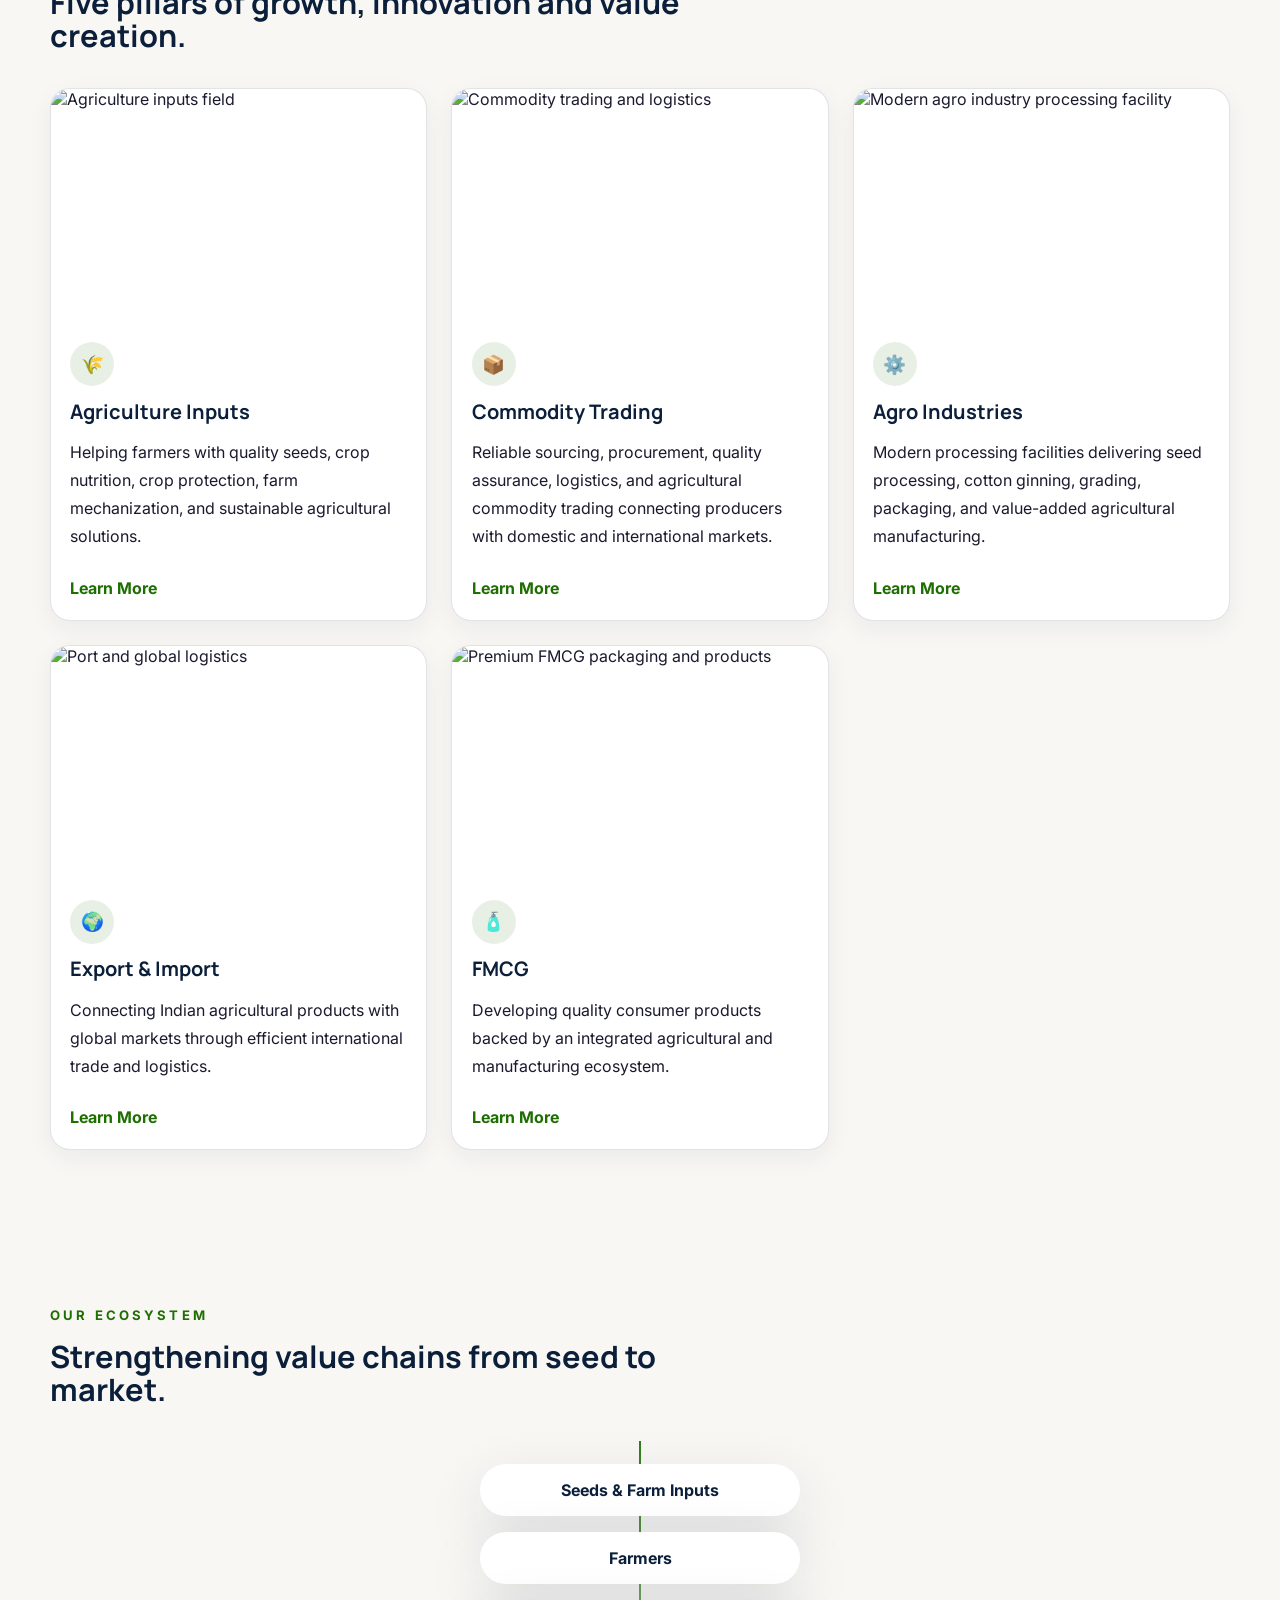
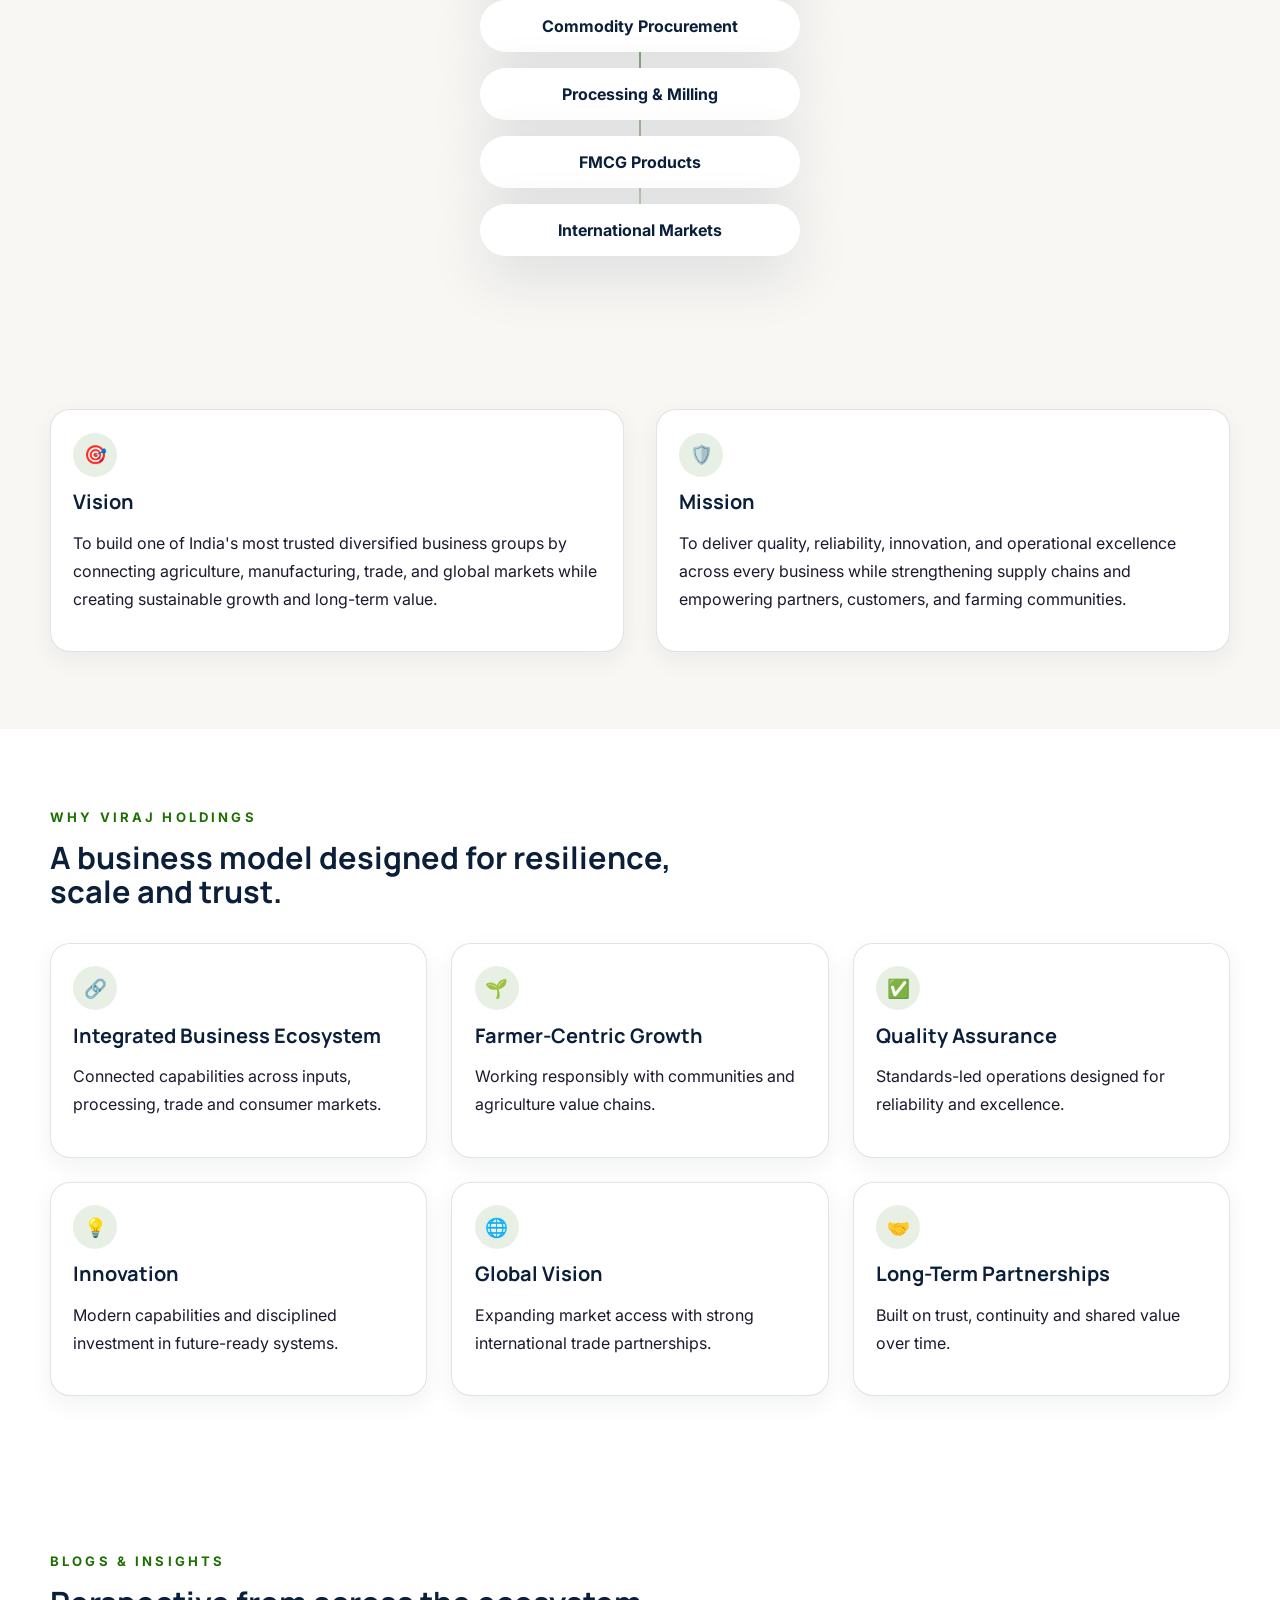
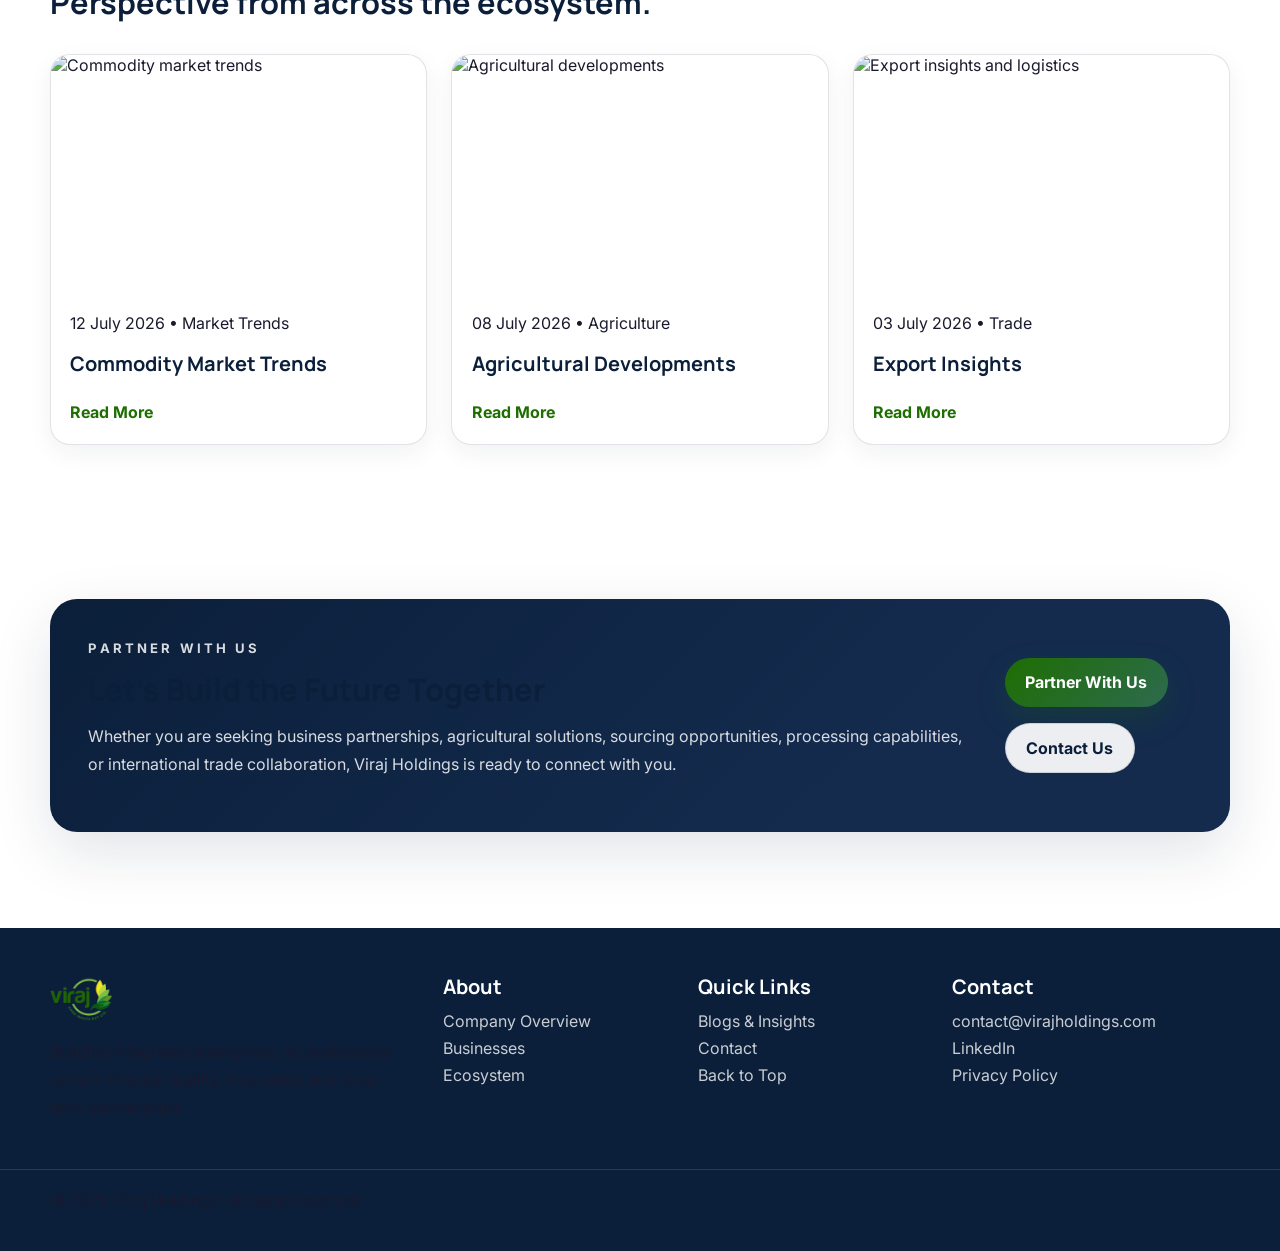
==== commit 3c5925cd: "Ctrl+Enter" ====
--- a/index.html
+++ b/index.html
@@ -32,7 +32,7 @@
           <a href="#about">About</a>
           <a href="#businesses">Businesses</a>
           <a href="#ecosystem">Ecosystem</a>
-          <a href="#news">News</a>
+          <a href="#Blogs">Blogs</a>
           <a href="#contact">Contact</a>
           <a href="#contact" class="button button-solid nav-cta">Partner With Us</a>
         </div>
@@ -45,7 +45,7 @@
         <div class="hero-content container">
           <div class="hero-copy reveal">
             <p class="eyebrow">Trusted across agriculture, trade and industry</p>
-            <h1>Building Integrated Enterprises for Sustainable Growth</h1>
+            <h1>Empowering Agriculture Connecting Global Markets</h1>
             <p class="hero-text">
               Viraj Holdings is a diversified business group creating integrated enterprises across agriculture, commodity trading, agro industries, FMCG, and international trade. We connect industries, strengthen supply chains, and create lasting value through quality, innovation, and responsible growth.
             </p>
@@ -254,14 +254,14 @@
         </div>
       </section>
 
-      <section class="section news" id="news">
+      <section class="section Blogs" id="Blogs">
         <div class="container">
           <div class="section-heading reveal">
-            <p class="eyebrow">News & Insights</p>
+            <p class="eyebrow">Blogs & Insights</p>
             <h2>Perspective from across the ecosystem.</h2>
           </div>
-          <div class="news-grid">
-            <article class="news-card reveal">
+          <div class="Blogs-grid">
+            <article class="Blogs-card reveal">
               <img src="https://images.unsplash.com/photo-1590283603385-17ffb3a7f29f?auto=format&fit=crop&w=900&q=80" alt="Commodity market trends" loading="lazy" />
               <div class="card-content">
                 <p class="meta">12 July 2026 • Market Trends</p>
@@ -269,7 +269,7 @@
                 <a href="#contact">Read More</a>
               </div>
             </article>
-            <article class="news-card reveal">
+            <article class="Blogs-card reveal">
               <img src="https://images.unsplash.com/photo-1501004318641-b39e6451bec6?auto=format&fit=crop&w=900&q=80" alt="Agricultural developments" loading="lazy" />
               <div class="card-content">
                 <p class="meta">08 July 2026 • Agriculture</p>
@@ -277,7 +277,7 @@
                 <a href="#contact">Read More</a>
               </div>
             </article>
-            <article class="news-card reveal">
+            <article class="Blogs-card reveal">
               <img src="https://images.unsplash.com/photo-1517048676732-d65bc937f952?auto=format&fit=crop&w=900&q=80" alt="Export insights and logistics" loading="lazy" />
               <div class="card-content">
                 <p class="meta">03 July 2026 • Trade</p>
@@ -323,7 +323,7 @@
         <div>
           <h3>Quick Links</h3>
           <ul>
-            <li><a href="#news">News & Insights</a></li>
+            <li><a href="#Blogs">Blogs & Insights</a></li>
             <li><a href="#contact">Contact</a></li>
             <li><a href="#top">Back to Top</a></li>
           </ul>
--- a/styles.css
+++ b/styles.css
@@ -127,13 +127,13 @@
   position: fixed;
   inset: 0 0 auto 0;
   z-index: 1000;
-  transition: background var(--transition), box-shadow var(--transition), backdrop-filter var(--transition);
+  background: #ffffff;
+  box-shadow: 0 12px 36px rgba(11,31,58,.09);
+  transition: box-shadow var(--transition);
 }
 
 .site-header.scrolled {
-  background: rgba(255,255,255,.96);
-  backdrop-filter: blur(16px);
-  box-shadow: 0 12px 36px rgba(11,31,58,.09);
+  box-shadow: 0 14px 40px rgba(11,31,58,.12);
 }
 
 .navbar {
@@ -145,7 +145,7 @@
 }
 
 .brand img {
-  height: 44px;
+  height: 60px;
   width: auto;
   object-fit: contain;
 }
@@ -154,7 +154,7 @@
   display: flex;
   align-items: center;
   gap: 1.3rem;
-  color: white;
+  color: var(--navy);
   font-weight: 600;
 }
 
@@ -188,7 +188,6 @@
 
 .nav-cta {
   margin-left: 0.4rem;
-  color: white;
 }
 
 .nav-toggle {
@@ -205,7 +204,7 @@
   height: 2px;
   margin: 6px 0;
   border-radius: 999px;
-  background: white;
+  background: var(--navy);
   transition: transform var(--transition), opacity var(--transition);
 }
 
@@ -217,7 +216,7 @@
   min-height: 100vh;
   display: flex;
   align-items: center;
-  background: linear-gradient(110deg, rgba(8,16,30,.84), rgba(11,31,58,.56)), url('https://images.unsplash.com/photo-1500937386664-56d1dfef3854?auto=format&fit=crop&w=1800&q=80') center/cover no-repeat;
+  background: linear-gradient(110deg, rgba(8,16,30,.84), rgba(11,31,58,.56)), url('bg.jpg') center/cover no-repeat;
   position: relative;
   color: white;
   padding: 7rem 0 4rem;
@@ -360,7 +359,7 @@
   padding: clamp(4rem, 6vw, 7rem) 0;
 }
 
-.about, .features, .news {
+.about, .features, .Blogs {
   background: var(--bg);
 }
 
@@ -394,7 +393,7 @@
   margin-bottom: 2.2rem;
 }
 
-.card-grid, .feature-grid, .news-grid {
+.card-grid, .feature-grid, .Blogs-grid {
   display: grid;
   gap: 1.5rem;
 }
@@ -407,11 +406,11 @@
   grid-template-columns: repeat(3, minmax(0, 1fr));
 }
 
-.news-grid {
+.Blogs-grid {
   grid-template-columns: repeat(3, minmax(0, 1fr));
 }
 
-.business-card, .feature-card, .news-card, .info-card {
+.business-card, .feature-card, .Blogs-card, .info-card {
   background: white;
   border: 1px solid var(--border);
   border-radius: 1.25rem;
@@ -420,20 +419,20 @@
   transition: transform var(--transition), box-shadow var(--transition), border-color var(--transition);
 }
 
-.business-card:hover, .feature-card:hover, .news-card:hover, .info-card:hover {
+.business-card:hover, .feature-card:hover, .Blogs-card:hover, .info-card:hover {
   transform: translateY(-8px);
   box-shadow: 0 18px 38px rgba(30,110,2,.12);
   border-color: rgba(30,110,2,.2);
 }
 
-.business-card img, .news-card img {
+.business-card img, .Blogs-card img {
   aspect-ratio: 16 / 10;
   width: 100%;
   object-fit: cover;
   transition: transform 0.6s ease;
 }
 
-.business-card:hover img, .news-card:hover img {
+.business-card:hover img, .Blogs-card:hover img {
   transform: scale(1.03);
 }
 
@@ -637,7 +636,7 @@
   .grid-2,
   .card-grid,
   .feature-grid,
-  .news-grid,
+  .Blogs-grid,
   .footer-grid {
     grid-template-columns: 1fr 1fr;
   }
@@ -653,7 +652,7 @@
 
   .card-grid,
   .feature-grid,
-  .news-grid {
+  .Blogs-grid {
     grid-template-columns: 1fr 1fr;
   }
 
@@ -696,7 +695,7 @@
   .hero-stats,
   .card-grid,
   .feature-grid,
-  .news-grid,
+  .Blogs-grid,
   .footer-grid,
   .grid-2,
   .split-grid,
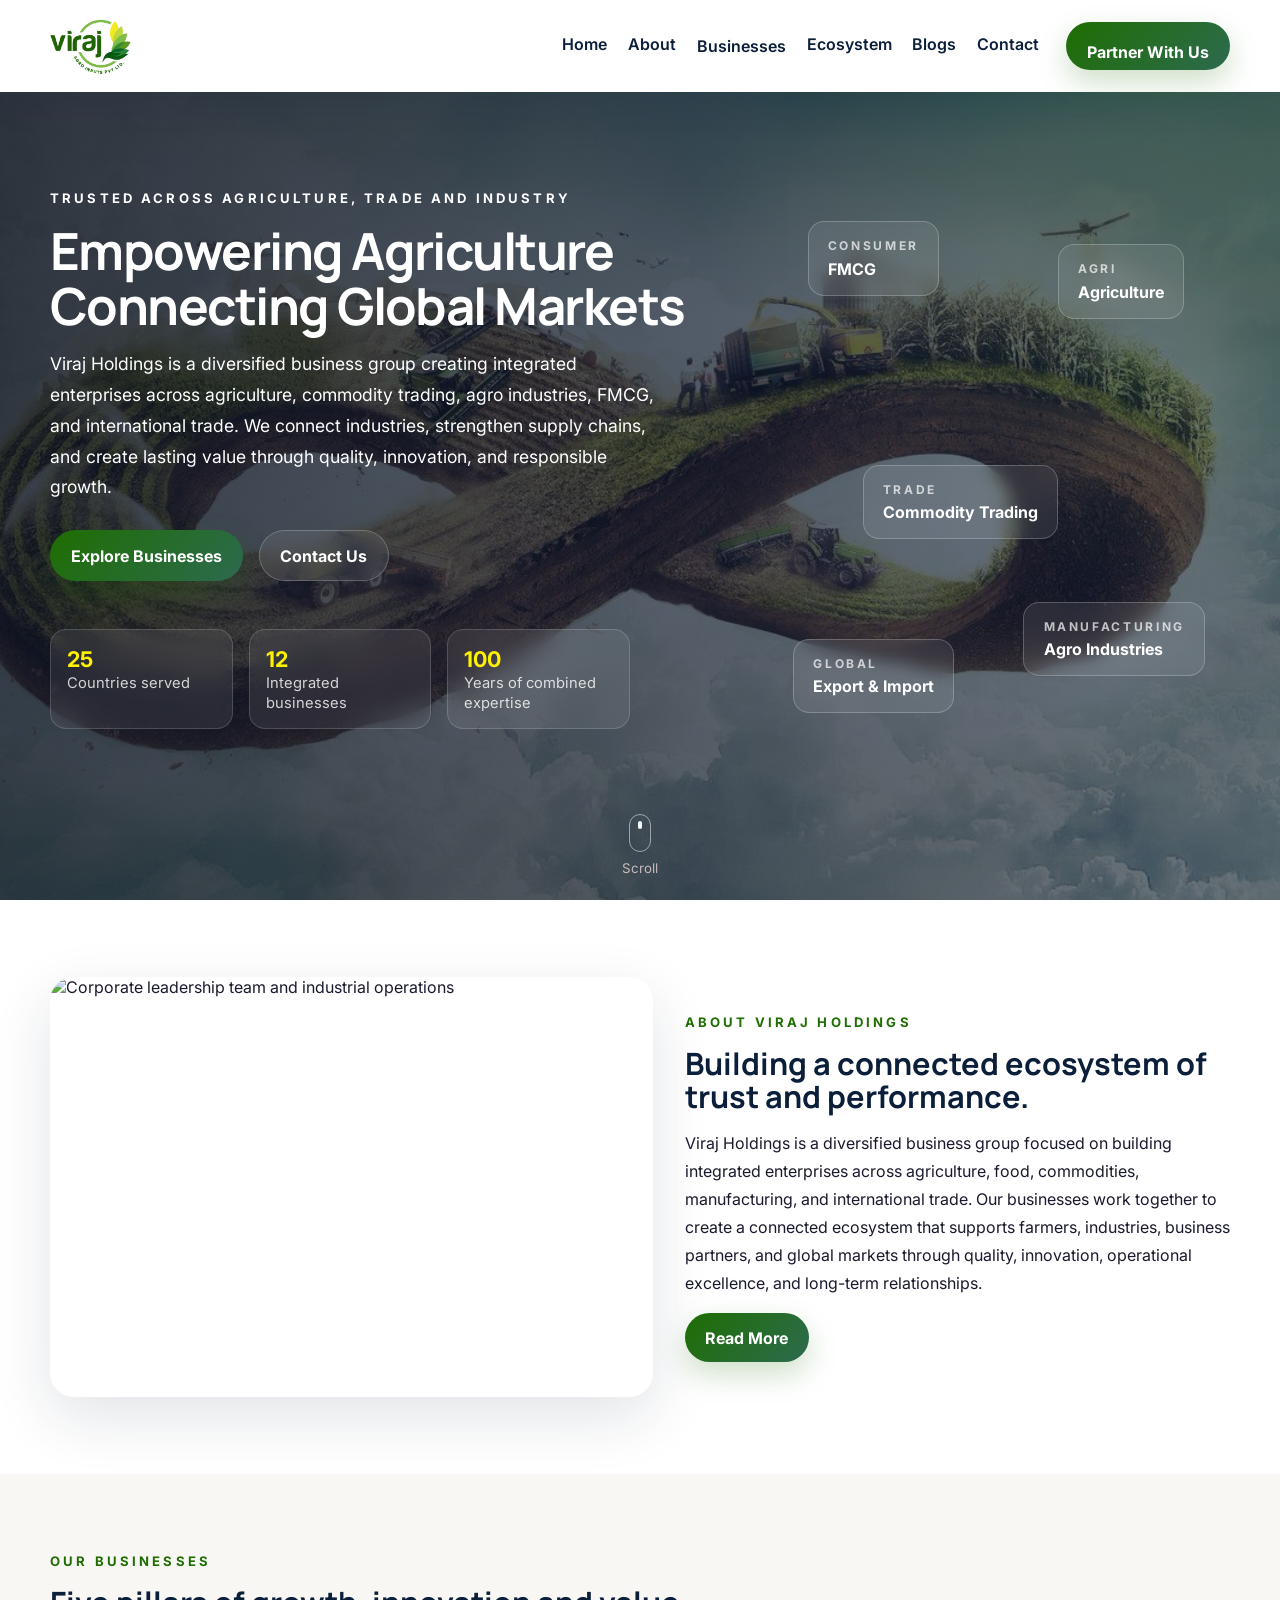
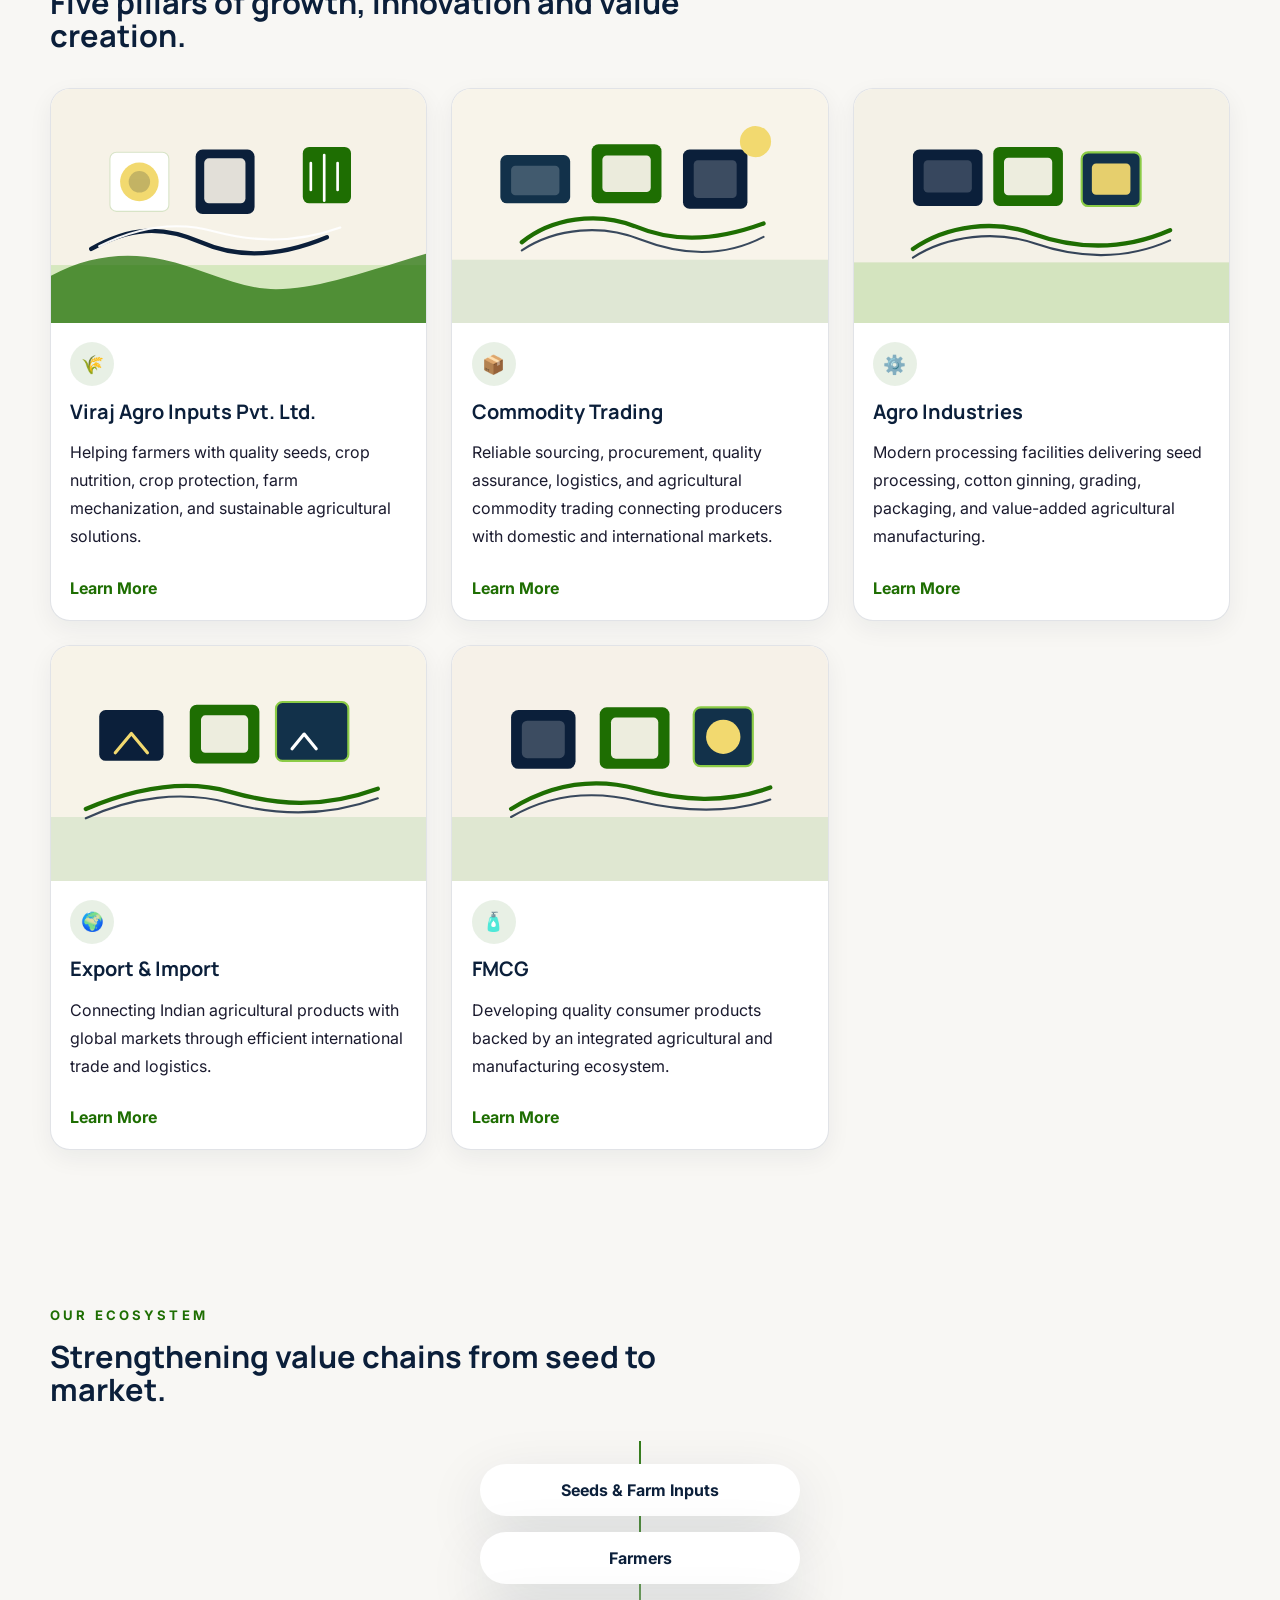
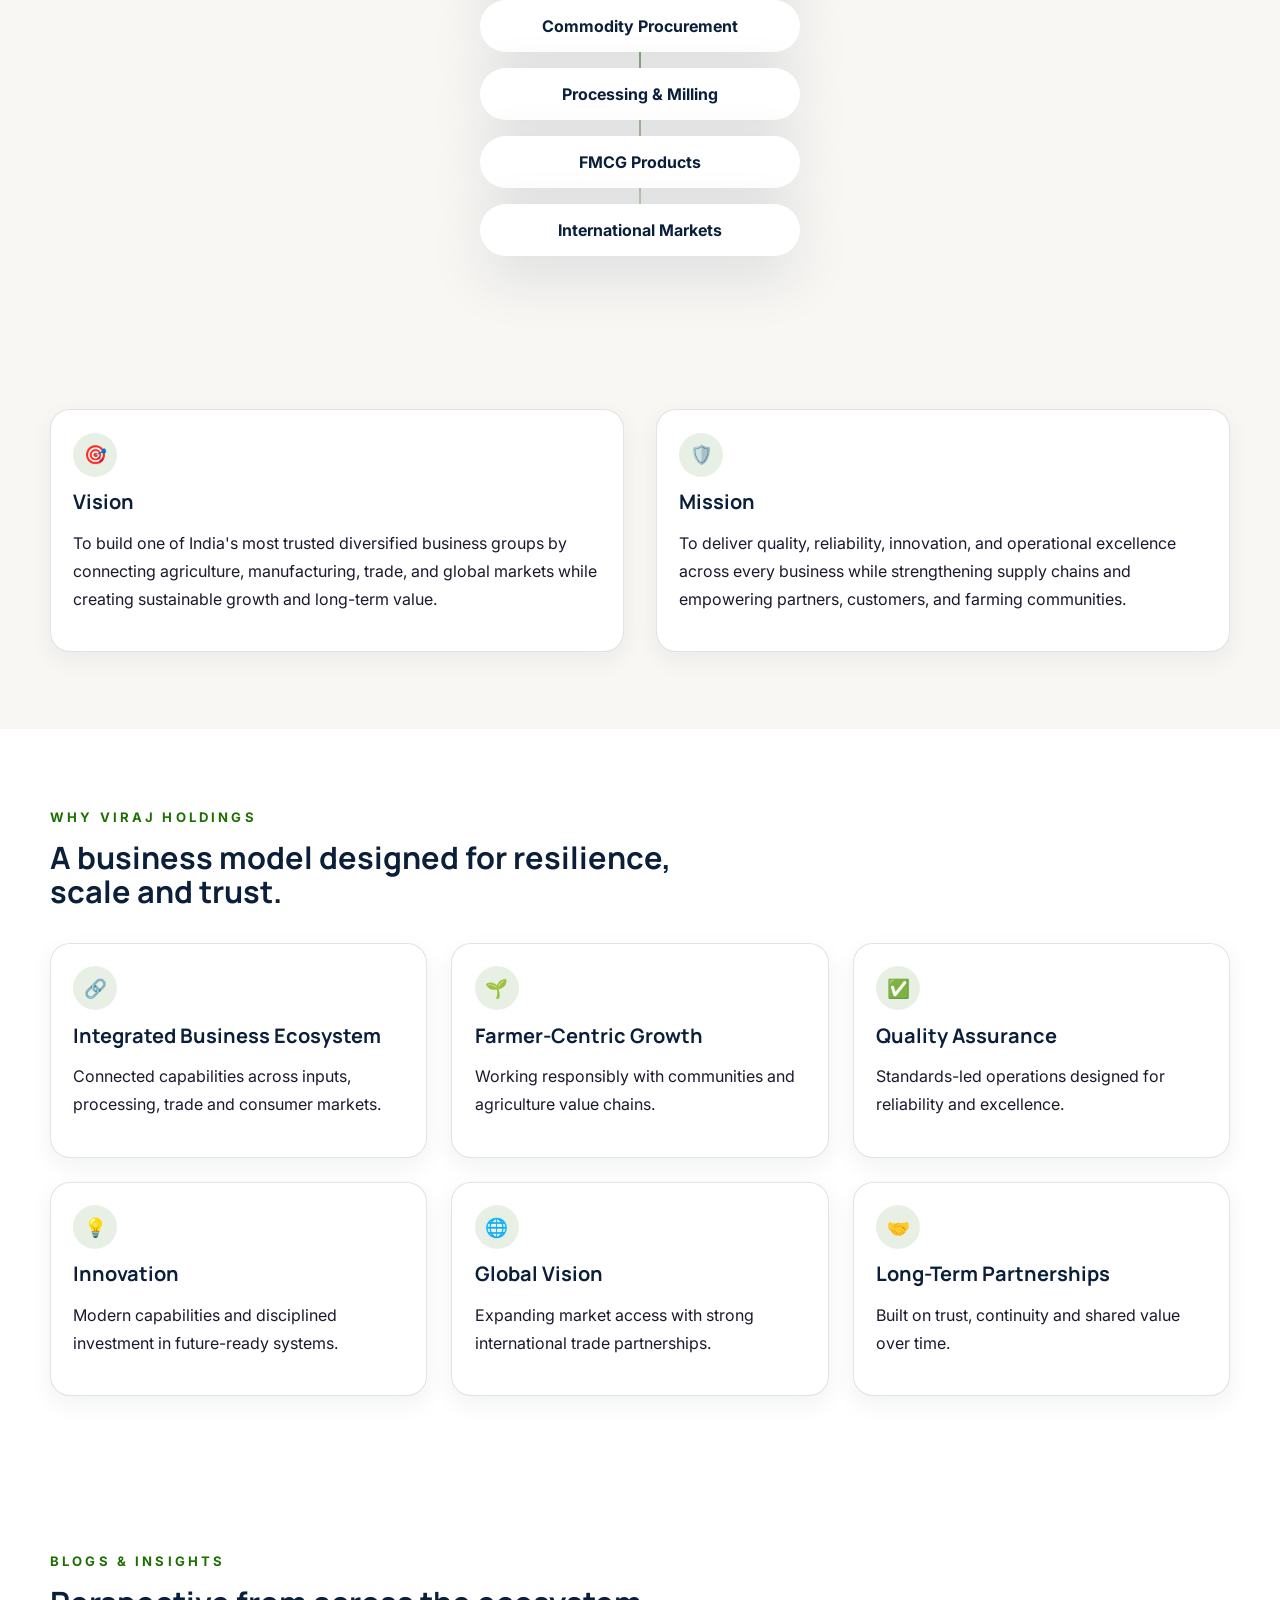
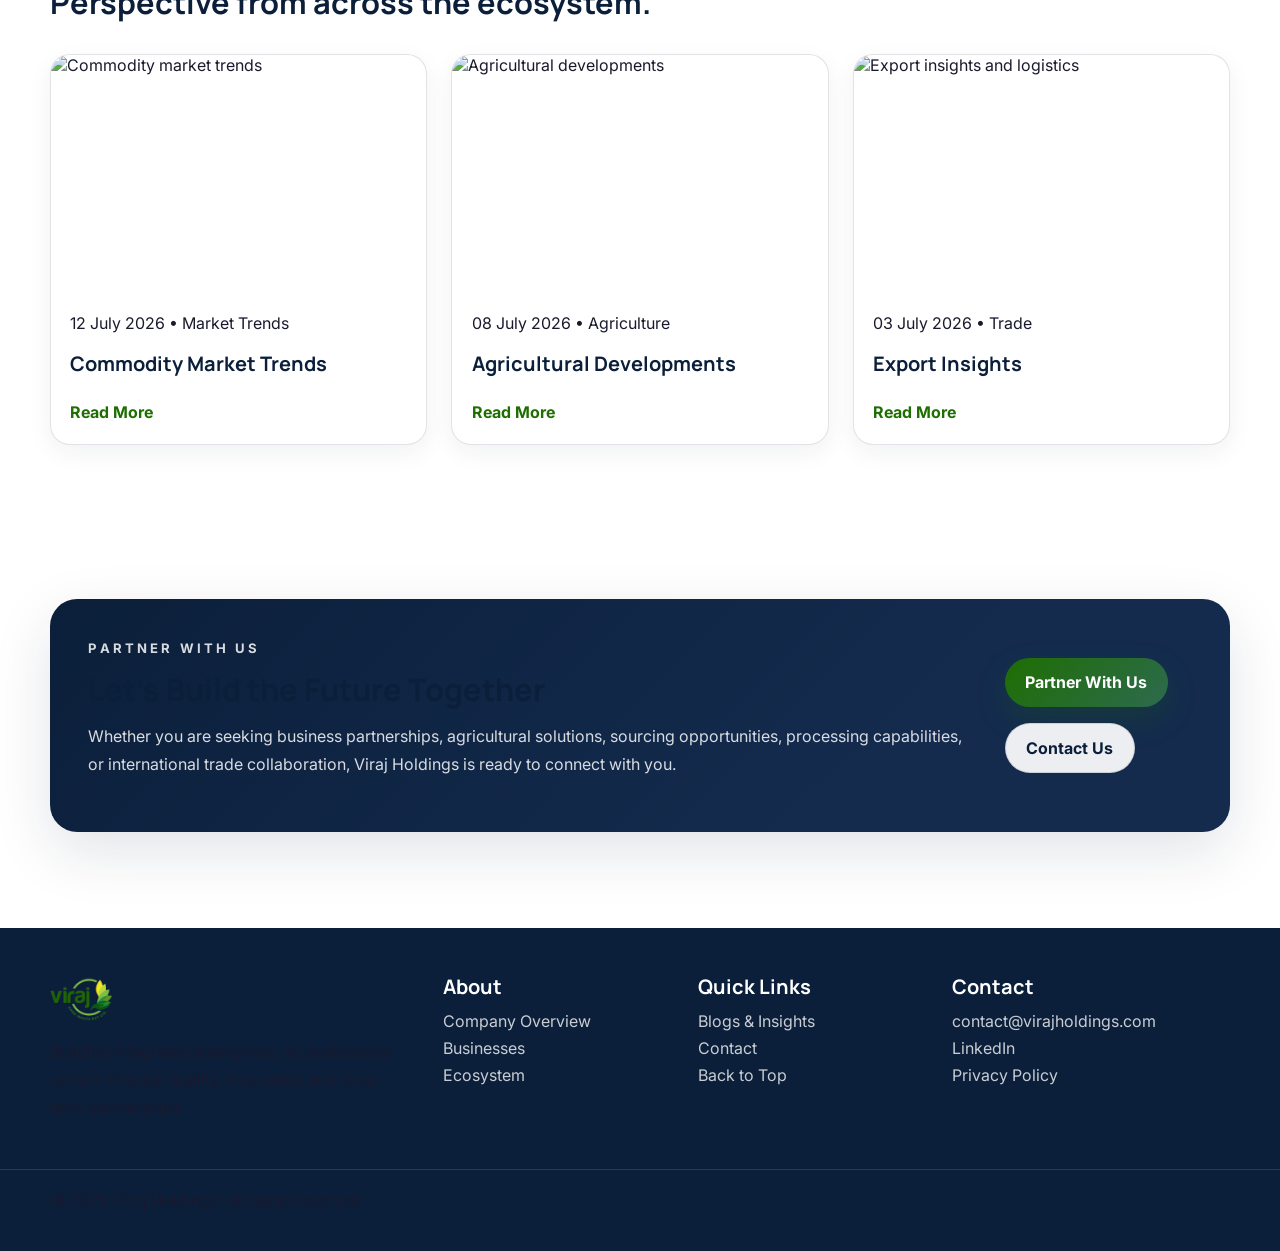
==== commit e6c6b6b7: "Ctrl+Enter" ====
--- a/index.html
+++ b/index.html
@@ -29,8 +29,17 @@
         </button>
         <div class="nav-links">
           <a href="#home">Home</a>
-          <a href="#about">About</a>
-          <a href="#businesses">Businesses</a>
+          <a href="about.html">About</a>
+          <div class="nav-dropdown">
+            <button class="dropdown-toggle" type="button" aria-expanded="false" aria-haspopup="true">Businesses</button>
+            <div class="dropdown-menu">
+              <a href="agro-inputs.html">Viraj Agro Inputs Pvt. Ltd.</a>
+              <a href="commodity-trading.html">Commodity Trading</a>
+              <a href="agro-industries.html">Agro Industries</a>
+              <a href="export-import.html">Export &amp; Import</a>
+              <a href="fmcg.html">FMCG</a>
+            </div>
+          </div>
           <a href="#ecosystem">Ecosystem</a>
           <a href="#Blogs">Blogs</a>
           <a href="#contact">Contact</a>
@@ -50,7 +59,7 @@
               Viraj Holdings is a diversified business group creating integrated enterprises across agriculture, commodity trading, agro industries, FMCG, and international trade. We connect industries, strengthen supply chains, and create lasting value through quality, innovation, and responsible growth.
             </p>
             <div class="hero-actions">
-              <a href="#businesses" class="button button-solid">Explore Businesses</a>
+              <a href="businesses.html" class="button button-solid">Explore Businesses</a>
               <a href="#contact" class="button button-outline">Contact Us</a>
             </div>
             <div class="hero-stats">
@@ -108,7 +117,7 @@
             <p>
               Viraj Holdings is a diversified business group focused on building integrated enterprises across agriculture, food, commodities, manufacturing, and international trade. Our businesses work together to create a connected ecosystem that supports farmers, industries, business partners, and global markets through quality, innovation, operational excellence, and long-term relationships.
             </p>
-            <a href="#contact" class="button button-solid">Read More</a>
+            <a href="about.html" class="button button-solid">Read More</a>
           </div>
         </div>
       </section>
@@ -120,49 +129,49 @@
             <h2>Five pillars of growth, innovation and value creation.</h2>
           </div>
           <div class="card-grid">
-            <article class="business-card reveal">
-              <img src="https://images.unsplash.com/photo-1464226184884-fa280b87c399?auto=format&fit=crop&w=900&q=80" alt="Agriculture inputs field" loading="lazy" />
+            <article class="business-card reveal" data-href="agro-inputs.html">
+              <img src="assets/agro-inputs.svg" alt="Agriculture inputs field" loading="lazy" />
               <div class="card-content">
                 <div class="icon-badge">🌾</div>
-                <h3>Agriculture Inputs</h3>
+                <h3>Viraj Agro Inputs Pvt. Ltd.</h3>
                 <p>Helping farmers with quality seeds, crop nutrition, crop protection, farm mechanization, and sustainable agricultural solutions.</p>
-                <a href="#contact">Learn More</a>
-              </div>
-            </article>
-            <article class="business-card reveal">
-              <img src="https://images.unsplash.com/photo-1578575437130-527eed3abbec?auto=format&fit=crop&w=900&q=80" alt="Commodity trading and logistics" loading="lazy" />
+                <a href="agro-inputs.html">Learn More</a>
+              </div>
+            </article>
+            <article class="business-card reveal" data-href="commodity-trading.html">
+              <img src="assets/commodity.svg" alt="Commodity trading and logistics" loading="lazy" />
               <div class="card-content">
                 <div class="icon-badge">📦</div>
                 <h3>Commodity Trading</h3>
                 <p>Reliable sourcing, procurement, quality assurance, logistics, and agricultural commodity trading connecting producers with domestic and international markets.</p>
-                <a href="#contact">Learn More</a>
-              </div>
-            </article>
-            <article class="business-card reveal">
-              <img src="https://images.unsplash.com/photo-1581092160562-40aa08e78837?auto=format&fit=crop&w=900&q=80" alt="Modern agro industry processing facility" loading="lazy" />
+                <a href="commodity-trading.html">Learn More</a>
+              </div>
+            </article>
+            <article class="business-card reveal" data-href="agro-industries.html">
+              <img src="assets/agro-industries.svg" alt="Modern agro industry processing facility" loading="lazy" />
               <div class="card-content">
                 <div class="icon-badge">⚙️</div>
                 <h3>Agro Industries</h3>
                 <p>Modern processing facilities delivering seed processing, cotton ginning, grading, packaging, and value-added agricultural manufacturing.</p>
-                <a href="#contact">Learn More</a>
-              </div>
-            </article>
-            <article class="business-card reveal">
-              <img src="https://images.unsplash.com/photo-1520607162513-77705c0f0d4a?auto=format&fit=crop&w=900&q=80" alt="Port and global logistics" loading="lazy" />
+                <a href="agro-industries.html">Learn More</a>
+              </div>
+            </article>
+            <article class="business-card reveal" data-href="export-import.html">
+              <img src="assets/trade.svg" alt="Port and global logistics" loading="lazy" />
               <div class="card-content">
                 <div class="icon-badge">🌍</div>
                 <h3>Export & Import</h3>
                 <p>Connecting Indian agricultural products with global markets through efficient international trade and logistics.</p>
-                <a href="#contact">Learn More</a>
-              </div>
-            </article>
-            <article class="business-card reveal">
-              <img src="https://images.unsplash.com/photo-1556740738-b6a63e27c4df?auto=format&fit=crop&w=900&q=80" alt="Premium FMCG packaging and products" loading="lazy" />
+                <a href="export-import.html">Learn More</a>
+              </div>
+            </article>
+            <article class="business-card reveal" data-href="fmcg.html">
+              <img src="assets/fmcg.svg" alt="Premium FMCG packaging and products" loading="lazy" />
               <div class="card-content">
                 <div class="icon-badge">🧴</div>
                 <h3>FMCG</h3>
                 <p>Developing quality consumer products backed by an integrated agricultural and manufacturing ecosystem.</p>
-                <a href="#contact">Learn More</a>
+                <a href="fmcg.html">Learn More</a>
               </div>
             </article>
           </div>
--- a/styles.css
+++ b/styles.css
@@ -33,6 +33,63 @@
   overflow-x: hidden;
 }
 
+.business-page-hero {
+  min-height: 86vh;
+  background-size: cover;
+  background-position: center;
+}
+
+.agro-hero {
+  background: linear-gradient(110deg, rgba(8,16,30,.86), rgba(11,31,58,.6)), url('assets/agro-inputs.svg') center/cover no-repeat fixed;
+}
+
+.commodity-hero {
+  background: linear-gradient(110deg, rgba(8,16,30,.86), rgba(11,31,58,.6)), url('assets/commodity.svg') center/cover no-repeat fixed;
+}
+
+.agro-industries-hero {
+  background: linear-gradient(110deg, rgba(8,16,30,.86), rgba(11,31,58,.6)), url('assets/agro-industries.svg') center/cover no-repeat fixed;
+}
+
+.export-hero {
+  background: linear-gradient(110deg, rgba(8,16,30,.86), rgba(11,31,58,.6)), url('assets/trade.svg') center/cover no-repeat fixed;
+}
+
+.fmcg-hero {
+  background: linear-gradient(110deg, rgba(8,16,30,.86), rgba(11,31,58,.6)), url('assets/fmcg.svg') center/cover no-repeat fixed;
+}
+
+.business-page-content {
+  min-height: 72vh;
+  align-items: center;
+}
+
+.business-page-section {
+  background: var(--bg);
+}
+
+.alt-bg {
+  background: linear-gradient(180deg, var(--surface), #f5efe8);
+}
+
+.page-breadcrumb {
+  display: inline-flex;
+  align-items: center;
+  gap: 0.55rem;
+  margin-bottom: 1rem;
+  font-size: 0.92rem;
+  color: rgba(255,255,255,.78);
+}
+
+.page-breadcrumb a {
+  color: var(--yellow);
+  font-weight: 600;
+}
+
+.page-breadcrumb span:last-child {
+  color: white;
+}
+
 img {
   max-width: 100%;
   display: block;
@@ -156,6 +213,55 @@
   gap: 1.3rem;
   color: var(--navy);
   font-weight: 600;
+}
+
+.nav-dropdown {
+  position: relative;
+}
+
+.dropdown-toggle {
+  border: 0;
+  background: transparent;
+  padding: 0;
+  color: inherit;
+  font: inherit;
+  font-weight: 600;
+  cursor: pointer;
+}
+
+.dropdown-menu {
+  position: absolute;
+  top: calc(100% + 0.7rem);
+  left: 0;
+  min-width: 240px;
+  padding: 0.6rem;
+  border-radius: 0.95rem;
+  background: white;
+  box-shadow: var(--shadow);
+  border: 1px solid var(--border);
+  display: grid;
+  gap: 0.25rem;
+  opacity: 0;
+  pointer-events: none;
+  transform: translateY(8px);
+  transition: opacity var(--transition), transform var(--transition);
+}
+
+.dropdown-menu.open {
+  opacity: 1;
+  pointer-events: auto;
+  transform: translateY(0);
+}
+
+.dropdown-menu a {
+  padding: 0.7rem 0.8rem;
+  border-radius: 0.7rem;
+  transition: background var(--transition), color var(--transition);
+}
+
+.dropdown-menu a:hover {
+  background: rgba(30,110,2,.08);
+  color: var(--green);
 }
 
 .site-header.scrolled .nav-links {
@@ -216,7 +322,7 @@
   min-height: 100vh;
   display: flex;
   align-items: center;
-  background: linear-gradient(110deg, rgba(8,16,30,.84), rgba(11,31,58,.56)), url('bg.jpg') center/cover no-repeat;
+  background: linear-gradient(110deg, rgba(8,16,30,.84), rgba(11,31,58,.56)), url('bg.jpg') center/cover no-repeat fixed;
   position: relative;
   color: white;
   padding: 7rem 0 4rem;
@@ -264,7 +370,8 @@
   display: grid;
   grid-template-columns: repeat(3, minmax(0, 1fr));
   gap: 1rem;
-  margin-top: 2.2rem;
+  margin-top: 3rem;
+  margin-bottom: 2rem;
   max-width: 580px;
 }
 
@@ -295,10 +402,11 @@
 .floating-card {
   position: absolute;
   padding: 1rem 1.2rem;
-  background: rgba(255,255,255,.9);
-  color: var(--navy);
+  background: rgba(255,255,255,.08);
+  border: 1px solid rgba(255,255,255,.22);
+  color: white;
   border-radius: 1rem;
-  box-shadow: var(--shadow);
+  box-shadow: none;
   animation: float 6s ease-in-out infinite;
   backdrop-filter: blur(8px);
 }
@@ -308,7 +416,7 @@
   font-size: 0.75rem;
   text-transform: uppercase;
   letter-spacing: 0.22em;
-  color: var(--green);
+  color: rgba(255,255,255,.7);
   font-weight: 700;
   margin-bottom: 0.35rem;
 }
@@ -317,11 +425,11 @@
   font-size: 1rem;
 }
 
-.card-a { top: 15%; right: 10%; animation-delay: 0s; }
-.card-b { top: 38%; left: 8%; animation-delay: 1.5s; }
-.card-c { bottom: 16%; right: 15%; animation-delay: 3s; }
-.card-d { bottom: 8%; left: 10%; animation-delay: 4.5s; }
-.card-e { top: 5%; left: 8%; animation-delay: 2s; }
+.card-a { top: 0%; right: 10%; animation-delay: 0s; }
+.card-b { top: 48%; left: 20%; animation-delay: 1.5s; }
+.card-c { bottom: 6%; left: 55%; animation-delay: 3s; }
+.card-d { bottom: -2%; right: 60%; animation-delay: 4.5s; }
+.card-e { top: -5%; left: 8%; animation-delay: 2s; }
 
 .scroll-indicator {
   position: absolute;
@@ -332,7 +440,7 @@
   flex-direction: column;
   align-items: center;
   gap: 0.5rem;
-  color: rgba(255,255,255,.8);
+  color: rgba(234, 213, 213, 0.8);
 }
 
 .scroll-indicator span {
@@ -423,6 +531,10 @@
   transform: translateY(-8px);
   box-shadow: 0 18px 38px rgba(30,110,2,.12);
   border-color: rgba(30,110,2,.2);
+}
+
+.business-card[data-href] {
+  cursor: pointer;
 }
 
 .business-card img, .Blogs-card img {
@@ -624,10 +736,521 @@
   50% { transform: translateY(-12px); }
 }
 
+.about-hero {
+  background: linear-gradient(110deg, rgba(8,16,30,.85), rgba(11,31,58,.6)), url('bg1.jpg') center/cover no-repeat fixed;
+  min-height: 92vh;
+}
+
+.about-hero-content {
+  min-height: 78vh;
+  align-items: center;
+  display: flex;
+}
+
+.about-story-section {
+  background: var(--bg);
+}
+
+.feature-text-block {
+  display: grid;
+  gap: 1rem;
+}
+
+.story-section {
+  background: linear-gradient(180deg, var(--surface), #f3efe9);
+}
+
+.modern-timeline {
+  position: relative;
+  display: grid;
+  gap: 1rem;
+  padding-top: 1rem;
+}
+
+.modern-timeline::before {
+  content: '';
+  position: absolute;
+  left: 50%;
+  top: 0;
+  bottom: 0;
+  width: 3px;
+  background: linear-gradient(180deg, rgba(30,110,2,.95), rgba(30,110,2,.15));
+  transform: translateX(-50%);
+}
+
+.timeline-item {
+  position: relative;
+  width: 100%;
+  display: flex;
+  justify-content: center;
+}
+
+.timeline-item::before {
+  content: '';
+  position: absolute;
+  top: 1.2rem;
+  left: 50%;
+  width: 16px;
+  height: 16px;
+  border-radius: 50%;
+  background: var(--green);
+  transform: translateX(-50%);
+  box-shadow: 0 0 0 6px rgba(30,110,2,.14);
+}
+
+.timeline-card {
+  width: min(430px, 92%);
+  background: white;
+  border: 1px solid var(--border);
+  border-radius: 1.3rem;
+  padding: 1.3rem 1.4rem;
+  margin-top: 0.4rem;
+  box-shadow: var(--shadow);
+}
+
+.timeline-card span {
+  display: inline-block;
+  margin-bottom: 0.6rem;
+  color: var(--green);
+  font-weight: 700;
+  font-size: 0.84rem;
+  text-transform: uppercase;
+  letter-spacing: 0.2em;
+}
+
+.philosophy-section {
+  background: var(--surface);
+}
+
+.philosophy-grid {
+  display: grid;
+  grid-template-columns: repeat(3, minmax(0, 1fr));
+  gap: 1.5rem;
+}
+
+.philosophy-card {
+  background: white;
+  border-radius: 1.3rem;
+  border: 1px solid var(--border);
+  padding: 1.5rem;
+  box-shadow: 0 8px 24px rgba(11,31,58,.06);
+  transition: transform var(--transition), box-shadow var(--transition);
+}
+
+.philosophy-card:hover {
+  transform: translateY(-8px);
+  box-shadow: 0 18px 38px rgba(30,110,2,.12);
+}
+
+.philosophy-card .icon-badge {
+  width: 52px;
+  height: 52px;
+  border-radius: 16px;
+  font-size: 1.25rem;
+}
+
+.vision-panel-section {
+  background: var(--bg);
+}
+
+.vision-panel {
+  background: linear-gradient(135deg, #f7f2e7 0%, #f1e7d5 100%);
+  border-radius: 2rem;
+  padding: clamp(2rem, 3vw, 3rem);
+  box-shadow: var(--shadow);
+}
+
+.mission-section {
+  background: var(--surface);
+}
+
+.mission-card {
+  background: white;
+  border-radius: 1.6rem;
+  border: 1px solid var(--border);
+  padding: clamp(1.8rem, 3vw, 2.6rem);
+  box-shadow: var(--shadow);
+}
+
+.values-section {
+  background: var(--bg);
+}
+
+.value-grid {
+  display: grid;
+  grid-template-columns: repeat(3, minmax(0, 1fr));
+  gap: 1.5rem;
+}
+
+.value-card {
+  background: white;
+  border-top: 4px solid var(--green);
+  border-radius: 1.2rem;
+  padding: 1.35rem;
+  box-shadow: 0 14px 32px rgba(11,31,58,.08);
+  transition: transform var(--transition), box-shadow var(--transition);
+}
+
+.value-card:hover {
+  transform: translateY(-8px);
+  box-shadow: 0 20px 40px rgba(11,31,58,.12);
+}
+
+.value-icon {
+  width: 46px;
+  height: 46px;
+  display: inline-flex;
+  align-items: center;
+  justify-content: center;
+  background: rgba(30,110,2,.1);
+  border-radius: 14px;
+  font-size: 1.2rem;
+  margin-bottom: 0.8rem;
+}
+
+.ecosystem-section {
+  background: linear-gradient(180deg, var(--surface), #f3efe9);
+}
+
+.ecosystem-flow {
+  display: grid;
+  gap: 0.6rem;
+  justify-items: center;
+}
+
+.ecosystem-step {
+  min-width: min(360px, 85%);
+  padding: 1rem 1.2rem;
+  border-radius: 999px;
+  background: white;
+  text-align: center;
+  font-weight: 700;
+  color: var(--navy);
+  box-shadow: 0 16px 36px rgba(11,31,58,.08);
+  border: 1px solid var(--border);
+}
+
+.ecosystem-arrow {
+  color: var(--green);
+  font-size: 1.2rem;
+  font-weight: 800;
+}
+
+.why-section {
+  background: var(--bg);
+}
+
+.stats-grid {
+  display: grid;
+  grid-template-columns: repeat(4, minmax(0, 1fr));
+  gap: 1.2rem;
+}
+
+.stats-card {
+  background: white;
+  border-radius: 1.2rem;
+  padding: 1.4rem;
+  border: 1px solid var(--border);
+  box-shadow: 0 12px 28px rgba(11,31,58,.06);
+  transition: transform var(--transition), box-shadow var(--transition);
+}
+
+.stats-card:hover {
+  transform: translateY(-8px);
+  box-shadow: 0 20px 40px rgba(11,31,58,.12);
+}
+
+.stats-card strong {
+  display: block;
+  font-size: 2rem;
+  color: var(--green);
+  margin-bottom: 0.7rem;
+}
+
+.leadership-section {
+  background: var(--surface);
+}
+
+.leadership-card {
+  display: grid;
+  grid-template-columns: 1.1fr 0.9fr;
+  gap: 2rem;
+  align-items: center;
+  background: white;
+  border-radius: 1.7rem;
+  padding: clamp(1.6rem, 3vw, 2.5rem);
+  box-shadow: var(--shadow);
+}
+
+.leadership-placeholder {
+  display: grid;
+  grid-template-columns: repeat(3, minmax(0, 1fr));
+  gap: 1rem;
+}
+
+.leadership-placeholder div {
+  min-height: 220px;
+  border-radius: 1.2rem;
+  background: linear-gradient(135deg, rgba(30,110,2,.14), rgba(11,31,58,.08));
+  border: 1px dashed rgba(30,110,2,.28);
+}
+
+.commitment-section {
+  background: var(--navy);
+}
+
+.commitment-card {
+  color: white;
+  background: linear-gradient(135deg, rgba(255,255,255,.05), rgba(255,255,255,.02));
+  border: 1px solid rgba(255,255,255,.12);
+  border-radius: 1.8rem;
+  padding: clamp(1.7rem, 3vw, 2.7rem);
+  box-shadow: var(--shadow);
+}
+
+.commitment-card h2,
+.commitment-card p,
+.commitment-card .eyebrow {
+  color: white;
+}
+
+@media (max-width: 960px) {
+  .philosophy-grid,
+  .value-grid,
+  .stats-grid,
+  .leadership-card {
+    grid-template-columns: 1fr 1fr;
+  }
+
+  .leadership-card {
+    grid-template-columns: 1fr;
+  }
+}
+
+@media (max-width: 780px) {
+  .philosophy-grid,
+  .value-grid,
+  .stats-grid {
+    grid-template-columns: 1fr;
+  }
+
+  .modern-timeline::before {
+    left: 1.2rem;
+  }
+
+  .timeline-item {
+    justify-content: flex-start;
+    padding-left: 2rem;
+  }
+
+  .timeline-card {
+    width: 100%;
+  }
+
+  .timeline-item::before {
+    left: 1.2rem;
+  }
+
+  .leadership-placeholder {
+    grid-template-columns: 1fr;
+  }
+}
+
 @keyframes scroll {
   0% { transform: translateX(-50%) translateY(0); opacity: 0; }
   50% { opacity: 1; }
   100% { transform: translateX(-50%) translateY(12px); opacity: 0; }
+}
+
+.businesses-hero {
+  background: linear-gradient(110deg, rgba(8,16,30,.86), rgba(11,31,58,.58)), url('bg2.jpg') center/cover no-repeat fixed;
+  min-height: 92vh;
+}
+
+.businesses-hero-content {
+  min-height: 78vh;
+  align-items: center;
+  display: flex;
+}
+
+.intro-section {
+  background: var(--bg);
+}
+
+.business-verticals-section {
+  background: linear-gradient(180deg, var(--surface), #f4efe8);
+}
+
+.vertical-card {
+  display: grid;
+  grid-template-columns: 1.05fr 0.95fr;
+  gap: 0;
+  background: white;
+  border-radius: 1.6rem;
+  overflow: hidden;
+  box-shadow: var(--shadow);
+  border: 1px solid var(--border);
+  margin-bottom: 1.6rem;
+  transition: transform var(--transition), box-shadow var(--transition);
+}
+
+.vertical-card.reverse {
+  grid-template-columns: 0.95fr 1.05fr;
+}
+
+.vertical-card.reverse .vertical-media {
+  order: 2;
+}
+
+.vertical-card:hover {
+  transform: translateY(-6px);
+  box-shadow: 0 22px 46px rgba(11,31,58,.12);
+}
+
+.vertical-media img {
+  width: 100%;
+  height: 100%;
+  object-fit: cover;
+  min-height: 320px;
+}
+
+.vertical-content {
+  padding: 2rem;
+  display: flex;
+  flex-direction: column;
+  justify-content: center;
+}
+
+.pill-list {
+  display: flex;
+  flex-wrap: wrap;
+  gap: 0.6rem;
+  margin: 1rem 0 1.2rem;
+}
+
+.pill-list span {
+  padding: 0.5rem 0.8rem;
+  border-radius: 999px;
+  background: rgba(30,110,2,.1);
+  color: var(--green);
+  font-size: 0.9rem;
+  font-weight: 600;
+}
+
+.infographic-section {
+  background: var(--bg);
+}
+
+.connect-flow {
+  display: grid;
+  gap: 0.7rem;
+  justify-items: center;
+}
+
+.connect-node {
+  min-width: min(380px, 90%);
+  padding: 1rem 1.2rem;
+  border-radius: 999px;
+  background: white;
+  text-align: center;
+  font-weight: 700;
+  color: var(--navy);
+  box-shadow: 0 16px 36px rgba(11,31,58,.08);
+  border: 1px solid var(--border);
+}
+
+.connect-arrow {
+  color: var(--green);
+  font-size: 1.15rem;
+  font-weight: 800;
+}
+
+.model-section {
+  background: var(--surface);
+}
+
+.model-grid {
+  display: grid;
+  grid-template-columns: repeat(3, minmax(0, 1fr));
+  gap: 1.3rem;
+}
+
+.model-card {
+  background: white;
+  border-radius: 1.2rem;
+  padding: 1.4rem;
+  border: 1px solid var(--border);
+  box-shadow: 0 12px 28px rgba(11,31,58,.06);
+  transition: transform var(--transition), box-shadow var(--transition);
+}
+
+.model-card:hover {
+  transform: translateY(-8px);
+  box-shadow: 0 20px 40px rgba(11,31,58,.12);
+}
+
+.spotlight-section {
+  background: var(--bg);
+}
+
+.spotlight-card {
+  display: grid;
+  grid-template-columns: 1.05fr 0.95fr;
+  gap: 2rem;
+  border-radius: 1.8rem;
+  overflow: hidden;
+  background: linear-gradient(135deg, #f9f4e8 0%, #f3ebdc 100%);
+  box-shadow: var(--shadow);
+}
+
+.spotlight-media img {
+  width: 100%;
+  height: 100%;
+  object-fit: cover;
+  min-height: 360px;
+}
+
+.spotlight-content {
+  padding: clamp(1.6rem, 3vw, 2.4rem);
+  display: flex;
+  flex-direction: column;
+  justify-content: center;
+}
+
+@media (max-width: 960px) {
+  .vertical-card,
+  .vertical-card.reverse,
+  .spotlight-card {
+    grid-template-columns: 1fr;
+  }
+
+  .vertical-card.reverse .vertical-media {
+    order: 0;
+  }
+
+  .model-grid {
+    grid-template-columns: 1fr 1fr;
+  }
+}
+
+@media (max-width: 780px) {
+  .vertical-content,
+  .spotlight-content {
+    padding: 1.3rem;
+  }
+
+  .model-grid {
+    grid-template-columns: 1fr;
+  }
+
+  .connect-flow {
+    gap: 0.45rem;
+  }
+
+  .connect-node {
+    min-width: auto;
+    width: 100%;
+  }
 }
 
 @media (max-width: 960px) {
@@ -664,6 +1287,32 @@
 @media (max-width: 780px) {
   .nav-toggle {
     display: inline-block;
+  }
+
+  .nav-dropdown {
+    width: 100%;
+  }
+
+  .dropdown-toggle {
+    width: 100%;
+    text-align: left;
+  }
+
+  .dropdown-menu {
+    position: static;
+    margin-top: 0.4rem;
+    opacity: 1;
+    pointer-events: auto;
+    transform: none;
+    box-shadow: none;
+    border: 0;
+    padding: 0 0 0 0.4rem;
+    background: transparent;
+    display: none;
+  }
+
+  .dropdown-menu.open {
+    display: grid;
   }
 
   .nav-links {
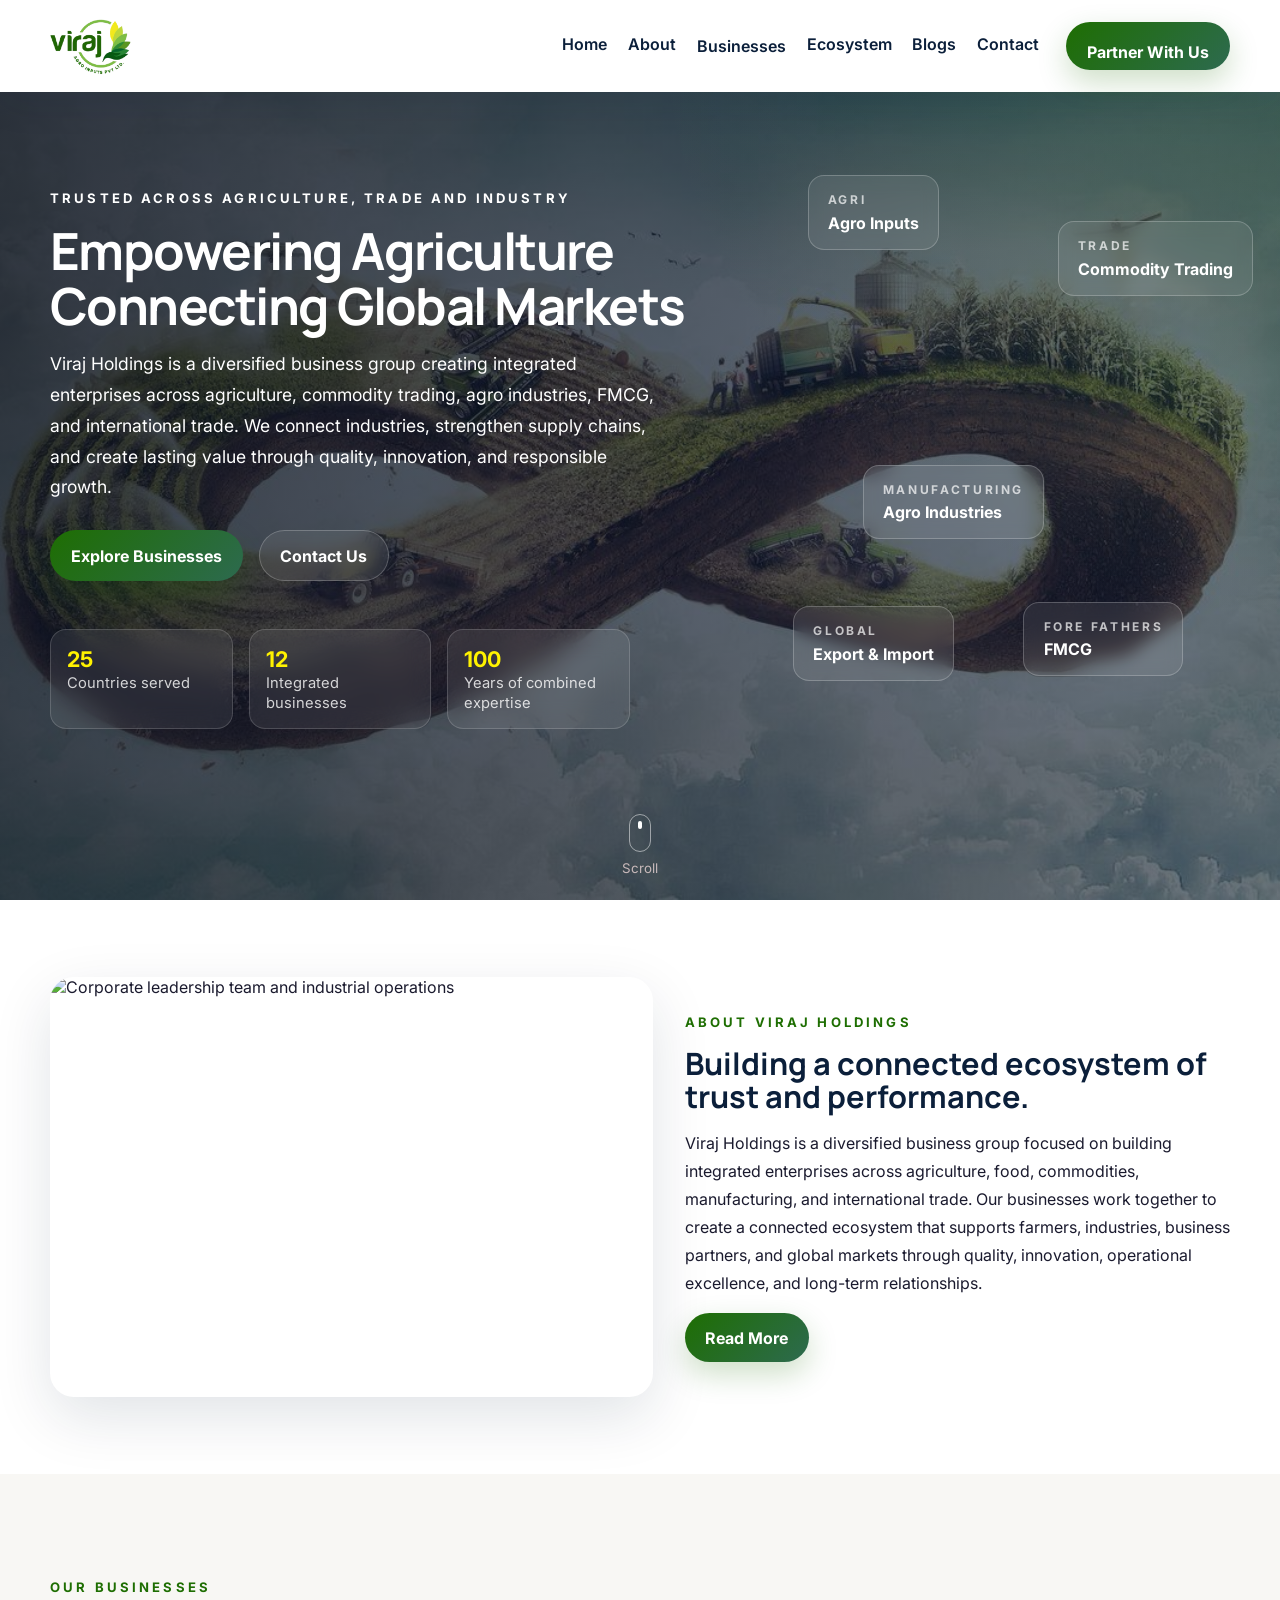
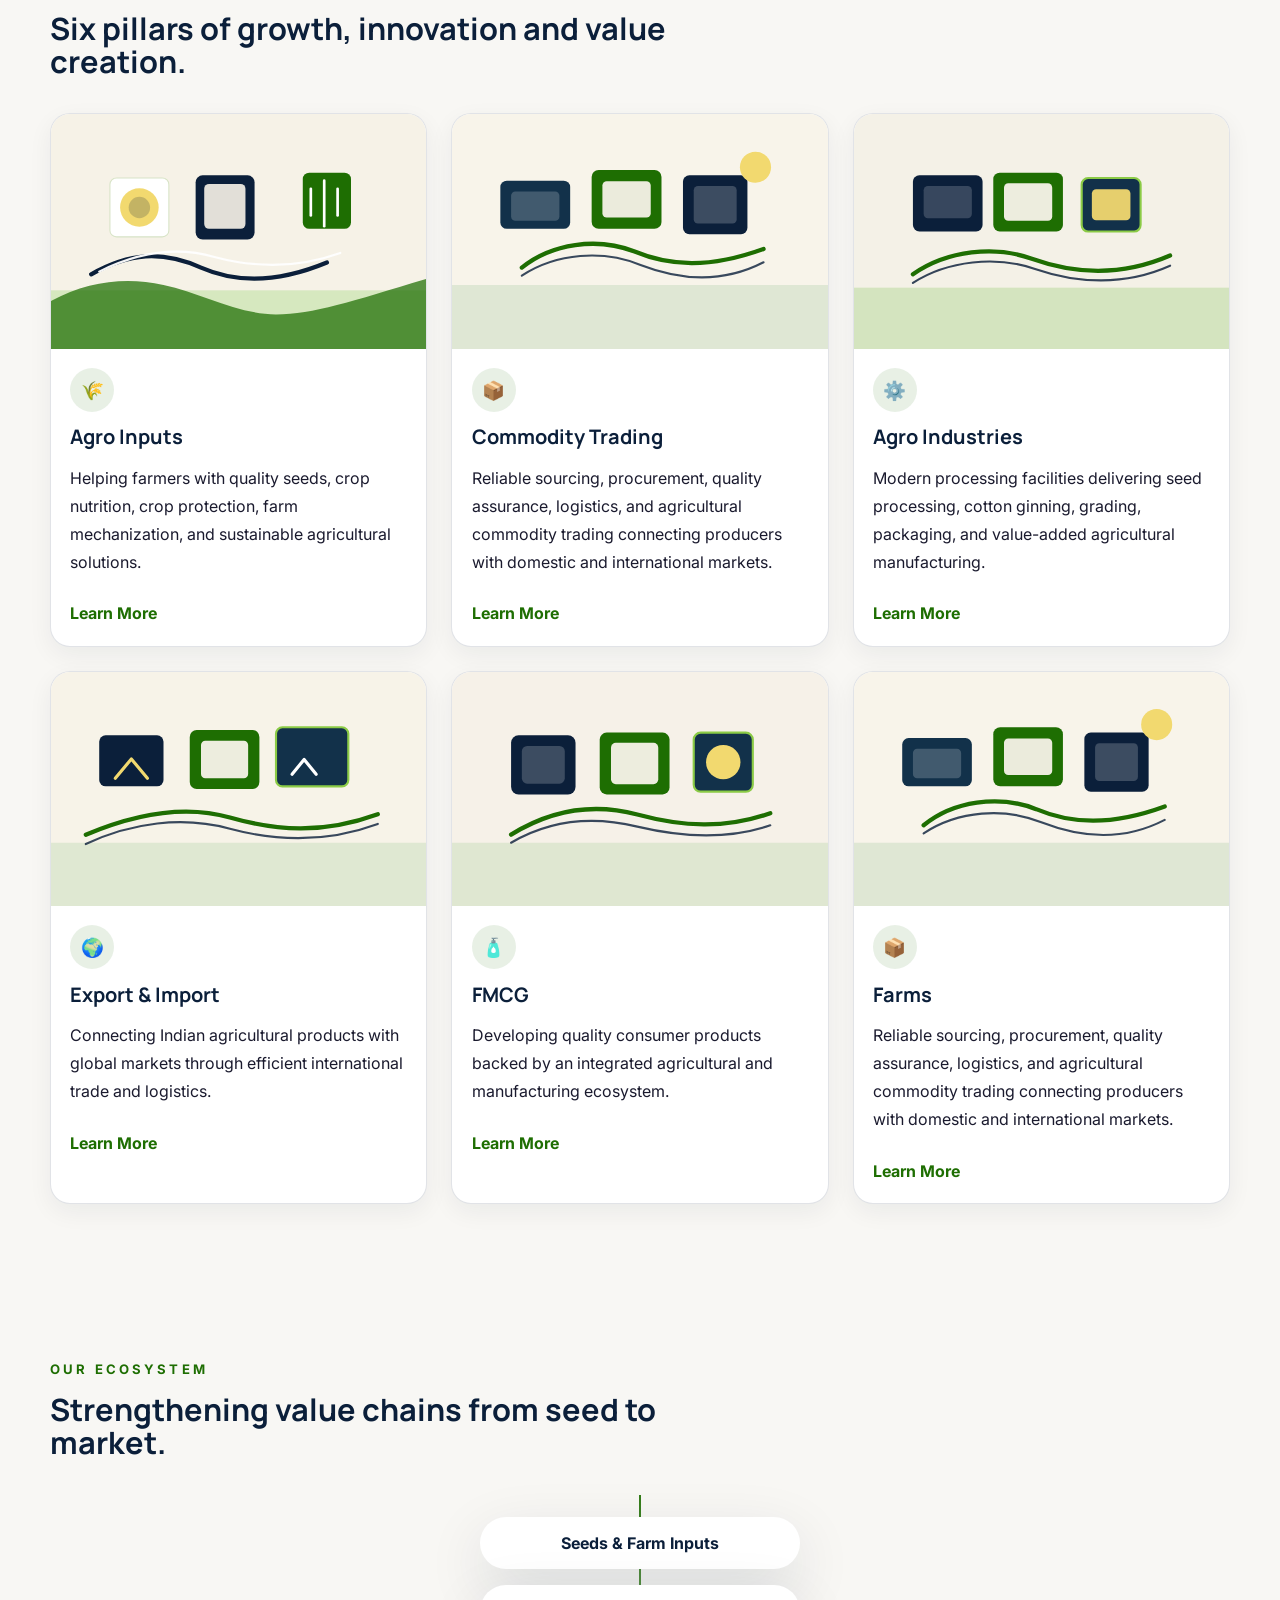
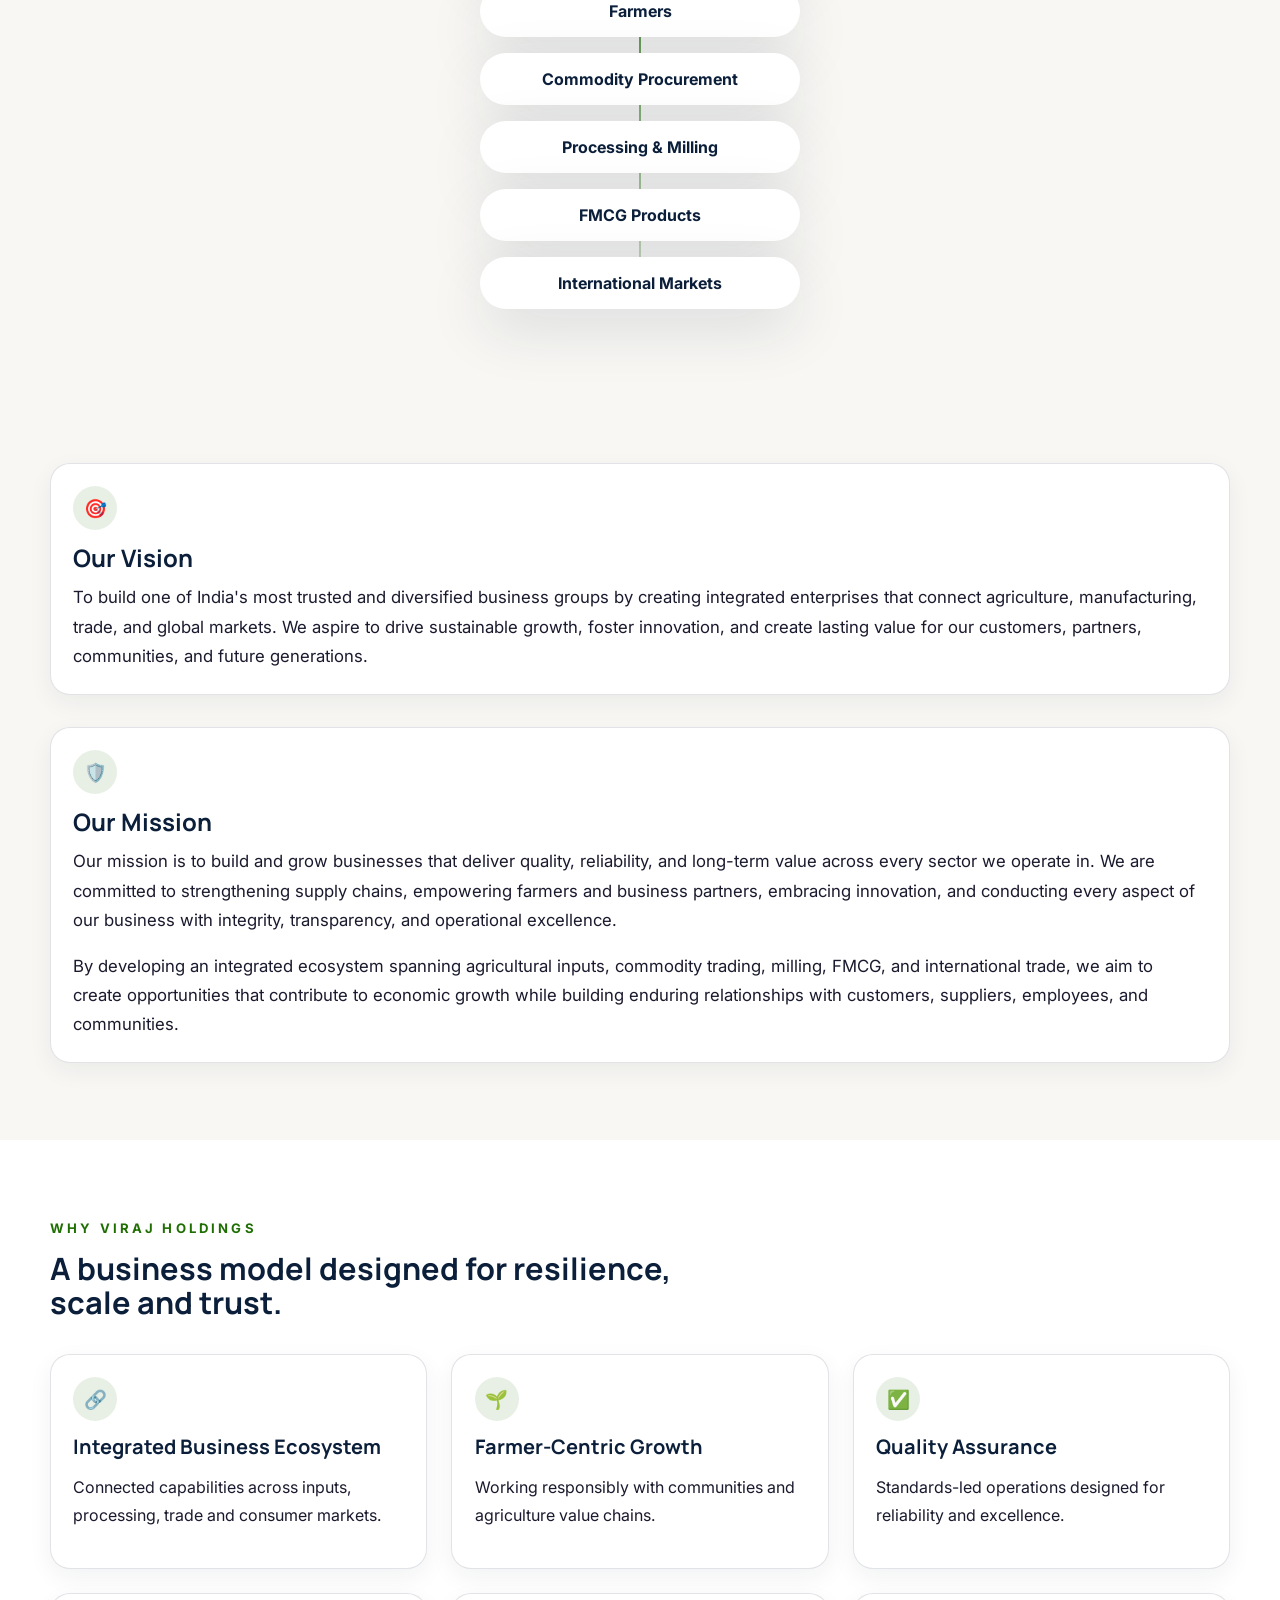
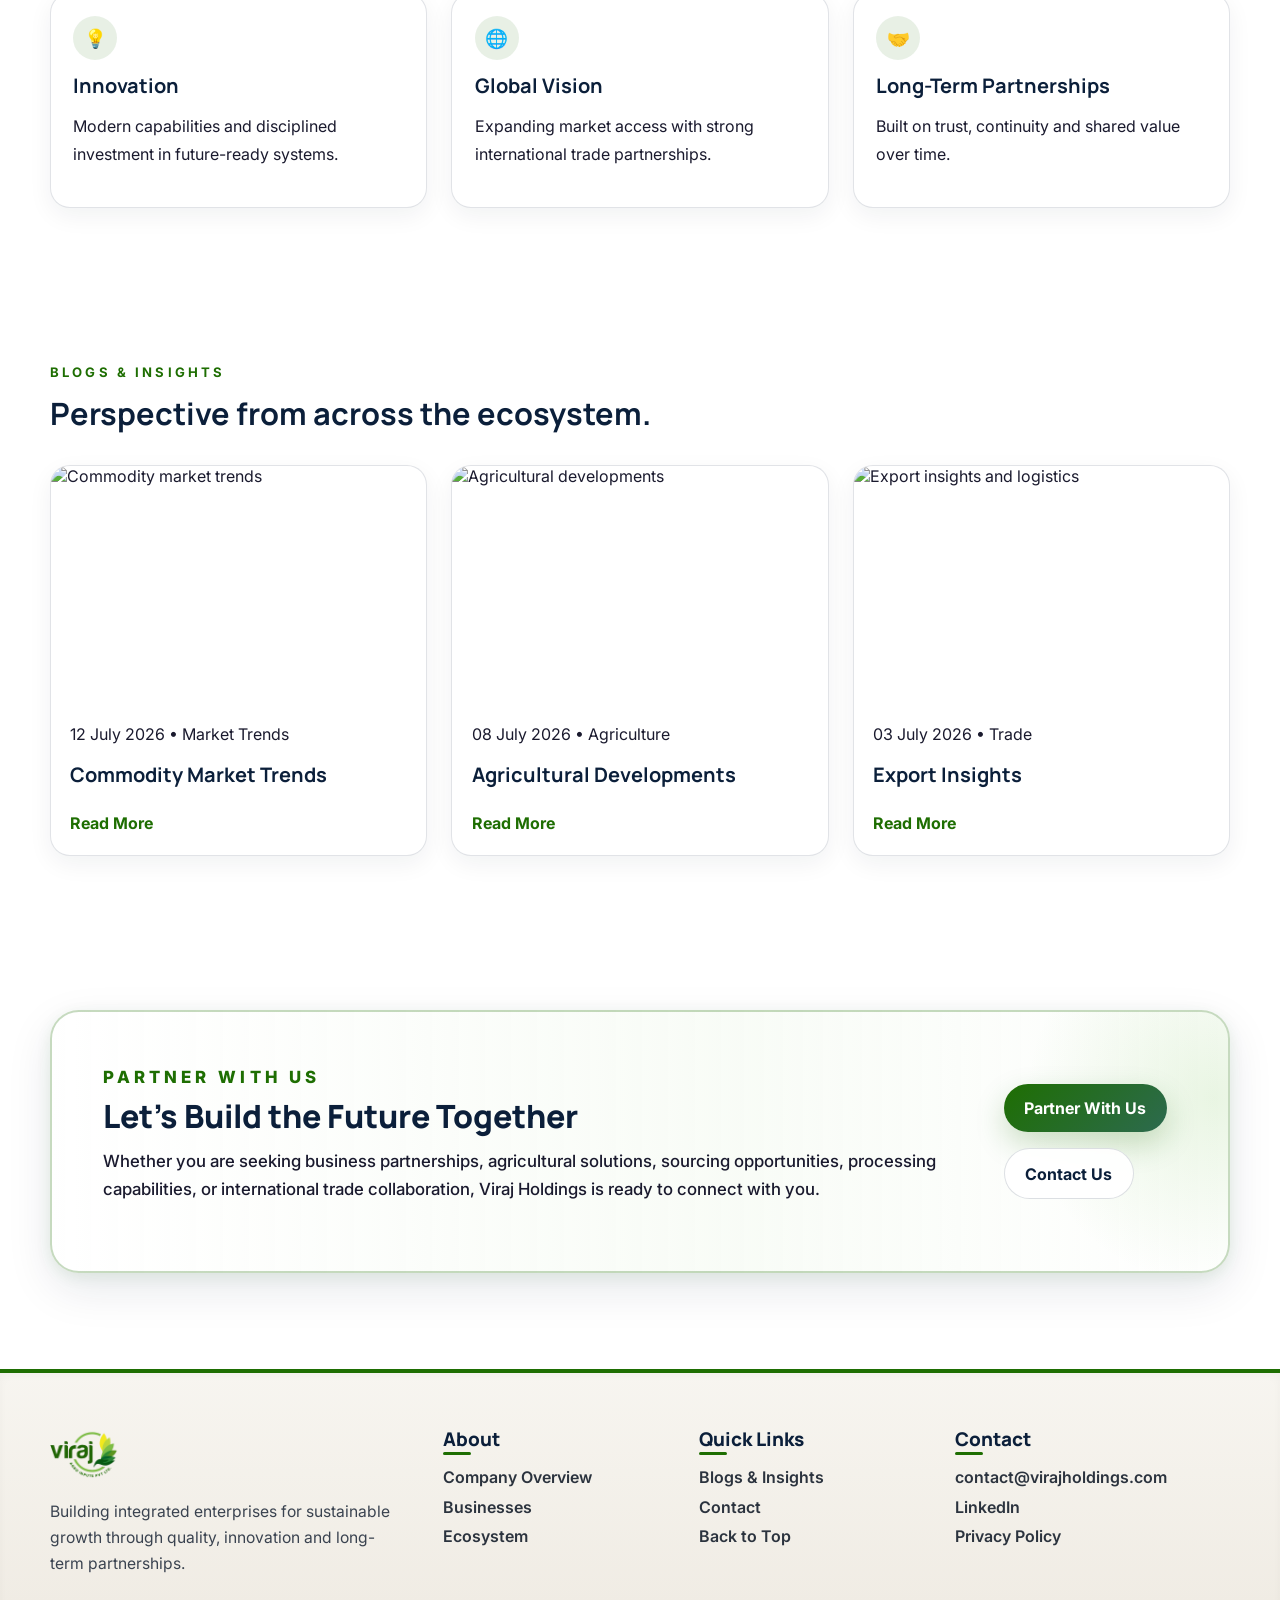
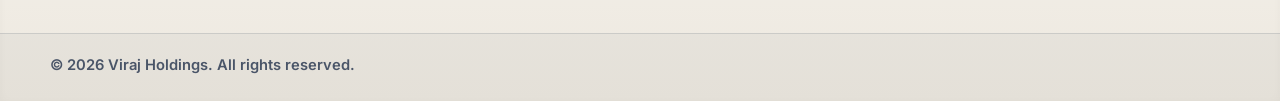
==== commit d0e49244: "Ctrl+Enter" ====
--- a/index.html
+++ b/index.html
@@ -1,358 +1,391 @@
 <!DOCTYPE html>
 <html lang="en">
-  <head>
-    <meta charset="UTF-8" />
-    <meta name="viewport" content="width=device-width, initial-scale=1.0" />
-    <title>Viraj Holdings | Integrated Enterprises for Sustainable Growth</title>
-    <meta
-      name="description"
-      content="Viraj Holdings is a diversified business group creating integrated enterprises across agriculture, commodity trading, agro industries, FMCG, and international trade."
-    />
-    <link rel="preconnect" href="https://fonts.googleapis.com" />
-    <link rel="preconnect" href="https://fonts.gstatic.com" crossorigin />
-    <link
-      href="https://fonts.googleapis.com/css2?family=Inter:wght@400;500;600;700;800&family=Manrope:wght@500;600;700;800&display=swap"
-      rel="stylesheet"
-    />
-    <link rel="stylesheet" href="styles.css" />
-  </head>
-  <body>
-    <header class="site-header" id="top">
-      <nav class="navbar container">
-        <a href="#home" class="brand" aria-label="Viraj Holdings home">
+
+<head>
+  <meta charset="UTF-8" />
+  <meta name="viewport" content="width=device-width, initial-scale=1.0" />
+  <title>Viraj Holdings | Integrated Enterprises for Sustainable Growth</title>
+  <meta name="description"
+    content="Viraj Holdings is a diversified business group creating integrated enterprises across agriculture, commodity trading, agro industries, FMCG, and international trade." />
+  <link rel="preconnect" href="https://fonts.googleapis.com" />
+  <link rel="preconnect" href="https://fonts.gstatic.com" crossorigin />
+  <link
+    href="https://fonts.googleapis.com/css2?family=Inter:wght@400;500;600;700;800&family=Manrope:wght@500;600;700;800&display=swap"
+    rel="stylesheet" />
+  <link rel="stylesheet" href="styles.css" />
+</head>
+
+<body>
+  <header class="site-header" id="top">
+    <nav class="navbar container">
+      <a href="#home" class="brand" aria-label="Viraj Holdings home">
+        <img src="logo.png" alt="Viraj Holdings logo" />
+      </a>
+      <button class="nav-toggle" aria-label="Open menu" aria-expanded="false">
+        <span></span>
+        <span></span>
+        <span></span>
+      </button>
+      <div class="nav-links">
+        <a href="#home">Home</a>
+        <a href="about.html">About</a>
+        <div class="nav-dropdown">
+          <button class="dropdown-toggle" type="button" aria-expanded="false" aria-haspopup="true">Businesses</button>
+          <div class="dropdown-menu">
+            <a href="agro-inputs.html">Agro Inputs</a>
+            <a href="commodity-trading.html">Commodity Trading</a>
+            <a href="agro-industries.html">Agro Industries</a>
+            <a href="export-import.html">Export &amp; Import</a>
+            <a href="fmcg.html">FMCG</a>
+          </div>
+        </div>
+        <a href="#ecosystem">Ecosystem</a>
+        <a href="#Blogs">Blogs</a>
+        <a href="#contact">Contact</a>
+        <a href="#contact" class="button button-solid nav-cta">Partner With Us</a>
+      </div>
+    </nav>
+  </header>
+
+  <main id="home">
+    <section class="hero">
+      <div class="hero-overlay"></div>
+      <div class="hero-content container">
+        <div class="hero-copy reveal">
+          <p class="eyebrow">Trusted across agriculture, trade and industry</p>
+          <h1>Empowering Agriculture Connecting Global Markets</h1>
+          <p class="hero-text">
+            Viraj Holdings is a diversified business group creating integrated enterprises across agriculture, commodity
+            trading, agro industries, FMCG, and international trade. We connect industries, strengthen supply chains,
+            and create lasting value through quality, innovation, and responsible growth.
+          </p>
+          <div class="hero-actions">
+            <a href="businesses.html" class="button button-solid">Explore Businesses</a>
+            <a href="#contact" class="button button-outline">Contact Us</a>
+          </div>
+          <div class="hero-stats">
+            <div>
+              <strong data-count="25">0</strong>
+              <span>Countries served</span>
+            </div>
+            <div>
+              <strong data-count="12">0</strong>
+              <span>Integrated businesses</span>
+            </div>
+            <div>
+              <strong data-count="100">0</strong>
+              <span>Years of combined expertise</span>
+            </div>
+          </div>
+        </div>
+        <div class="hero-visual reveal" aria-hidden="true">
+          <div class="floating-card card-a">
+            <span>Trade</span>
+            <strong>Commodity Trading</strong>
+          </div>
+          <div class="floating-card card-b">
+            <span>Manufacturing</span>
+            <strong>Agro Industries</strong>
+          </div>
+          <div class="floating-card card-c">
+            <span>Fore Fathers</span>
+            <strong>FMCG</strong>
+          </div>
+          <div class="floating-card card-d">
+            <span>Global</span>
+            <strong>Export & Import</strong>
+          </div>
+          <div class="floating-card card-e">
+            <span>Agri</span>
+            <strong>Agro Inputs</strong>
+          </div>
+        </div>
+      </div>
+      <div class="scroll-indicator">
+        <span></span>
+        <small>Scroll</small>
+      </div>
+    </section>
+
+    <section class="section about" id="about">
+      <div class="container split-grid">
+        <div class="about-media reveal">
+          <img src="https://images.unsplash.com/photo-1517048676732-d65bc937f952?auto=format&fit=crop&w=1200&q=80"
+            alt="Corporate leadership team and industrial operations" loading="lazy" />
+        </div>
+        <div class="about-copy reveal">
+          <p class="eyebrow">About Viraj Holdings</p>
+          <h2>Building a connected ecosystem of trust and performance.</h2>
+          <p>
+            Viraj Holdings is a diversified business group focused on building integrated enterprises across
+            agriculture, food, commodities, manufacturing, and international trade. Our businesses work together to
+            create a connected ecosystem that supports farmers, industries, business partners, and global markets
+            through quality, innovation, operational excellence, and long-term relationships.
+          </p>
+          <a href="about.html" class="button button-solid">Read More</a>
+        </div>
+      </div>
+    </section>
+
+    <section class="section businesses" id="businesses">
+      <div class="container">
+        <div class="section-heading reveal">
+          <p class="eyebrow">Our Businesses</p>
+          <h2>Six pillars of growth, innovation and value creation.</h2>
+        </div>
+        <div class="card-grid">
+          <article class="business-card reveal" data-href="agro-inputs.html">
+            <img src="assets/agro-inputs.svg" alt="Agriculture inputs field" loading="lazy" />
+            <div class="card-content">
+              <div class="icon-badge">🌾</div>
+              <h3>Agro Inputs</h3>
+              <p>Helping farmers with quality seeds, crop nutrition, crop protection, farm mechanization, and
+                sustainable agricultural solutions.</p>
+              <a href="agro-inputs.html">Learn More</a>
+            </div>
+          </article>
+          <article class="business-card reveal" data-href="commodity-trading.html">
+            <img src="assets/commodity.svg" alt="Commodity trading and logistics" loading="lazy" />
+            <div class="card-content">
+              <div class="icon-badge">📦</div>
+              <h3>Commodity Trading</h3>
+              <p>Reliable sourcing, procurement, quality assurance, logistics, and agricultural commodity trading
+                connecting producers with domestic and international markets.</p>
+              <a href="commodity-trading.html">Learn More</a>
+            </div>
+          </article>
+          <article class="business-card reveal" data-href="agro-industries.html">
+            <img src="assets/agro-industries.svg" alt="Modern agro industry processing facility" loading="lazy" />
+            <div class="card-content">
+              <div class="icon-badge">⚙️</div>
+              <h3>Agro Industries</h3>
+              <p>Modern processing facilities delivering seed processing, cotton ginning, grading, packaging, and
+                value-added agricultural manufacturing.</p>
+              <a href="agro-industries.html">Learn More</a>
+            </div>
+          </article>
+          <article class="business-card reveal" data-href="export-import.html">
+            <img src="assets/trade.svg" alt="Port and global logistics" loading="lazy" />
+            <div class="card-content">
+              <div class="icon-badge">🌍</div>
+              <h3>Export & Import</h3>
+              <p>Connecting Indian agricultural products with global markets through efficient international trade and
+                logistics.</p>
+              <a href="export-import.html">Learn More</a>
+            </div>
+          </article>
+          <article class="business-card reveal" data-href="fmcg.html">
+            <img src="assets/fmcg.svg" alt="Premium FMCG packaging and products" loading="lazy" />
+            <div class="card-content">
+              <div class="icon-badge">🧴</div>
+              <h3>FMCG</h3>
+              <p>Developing quality consumer products backed by an integrated agricultural and manufacturing ecosystem.
+              </p>
+              <a href="fmcg.html">Learn More</a>
+            </div>
+          </article>
+          <article class="business-card reveal" data-href="commodity-trading.html">
+            <img src="assets/commodity.svg" alt="Commodity trading and logistics" loading="lazy" />
+            <div class="card-content">
+              <div class="icon-badge">📦</div>
+              <h3>Farms</h3>
+              <p>Reliable sourcing, procurement, quality assurance, logistics, and agricultural commodity trading
+                connecting producers with domestic and international markets.</p>
+              <a href="commodity-trading.html">Learn More</a>
+            </div>
+          </article>
+        </div>
+      </div>
+    </section>
+
+    <section class="section ecosystem" id="ecosystem">
+      <div class="container">
+        <div class="section-heading reveal">
+          <p class="eyebrow">Our Ecosystem</p>
+          <h2>Strengthening value chains from seed to market.</h2>
+        </div>
+        <div class="timeline reveal">
+          <div class="timeline-step">
+            <div class="step-node">Seeds & Farm Inputs</div>
+          </div>
+          <div class="timeline-step">
+            <div class="step-node">Farmers</div>
+          </div>
+          <div class="timeline-step">
+            <div class="step-node">Commodity Procurement</div>
+          </div>
+          <div class="timeline-step">
+            <div class="step-node">Processing & Milling</div>
+          </div>
+          <div class="timeline-step">
+            <div class="step-node">FMCG Products</div>
+          </div>
+          <div class="timeline-step">
+            <div class="step-node">International Markets</div>
+          </div>
+        </div>
+      </div>
+    </section>
+
+    <section class="section vision-mission" id="vision-mission">
+      <div class="container" style="display: flex; flex-direction: column; gap: 2rem;">
+        <article class="info-card reveal">
+          <div class="icon-badge">🎯</div>
+          <h3 style="font-size: 1.5rem; color: var(--navy); margin-bottom: 0.8rem;">Our Vision</h3>
+          <p style="line-height: 1.75; font-size: 1.05rem; color: var(--text); margin: 0;">
+            To build one of India's most trusted and diversified business groups by creating integrated enterprises that connect agriculture, manufacturing, trade, and global markets. We aspire to drive sustainable growth, foster innovation, and create lasting value for our customers, partners, communities, and future generations.
+          </p>
+        </article>
+        <article class="info-card reveal">
+          <div class="icon-badge">🛡️</div>
+          <h3 style="font-size: 1.5rem; color: var(--navy); margin-bottom: 0.8rem;">Our Mission</h3>
+          <p style="line-height: 1.75; font-size: 1.05rem; color: var(--text); margin-bottom: 1rem;">
+            Our mission is to build and grow businesses that deliver quality, reliability, and long-term value across every sector we operate in. We are committed to strengthening supply chains, empowering farmers and business partners, embracing innovation, and conducting every aspect of our business with integrity, transparency, and operational excellence.
+          </p>
+          <p style="line-height: 1.75; font-size: 1.05rem; color: var(--text); margin: 0;">
+            By developing an integrated ecosystem spanning agricultural inputs, commodity trading, milling, FMCG, and international trade, we aim to create opportunities that contribute to economic growth while building enduring relationships with customers, suppliers, employees, and communities.
+          </p>
+        </article>
+      </div>
+    </section>
+
+    <section class="section features">
+      <div class="container">
+        <div class="section-heading reveal">
+          <p class="eyebrow">Why Viraj Holdings</p>
+          <h2>A business model designed for resilience, scale and trust.</h2>
+        </div>
+        <div class="feature-grid">
+          <article class="feature-card reveal">
+            <div class="icon-badge">🔗</div>
+            <h3>Integrated Business Ecosystem</h3>
+            <p>Connected capabilities across inputs, processing, trade and consumer markets.</p>
+          </article>
+          <article class="feature-card reveal">
+            <div class="icon-badge">🌱</div>
+            <h3>Farmer-Centric Growth</h3>
+            <p>Working responsibly with communities and agriculture value chains.</p>
+          </article>
+          <article class="feature-card reveal">
+            <div class="icon-badge">✅</div>
+            <h3>Quality Assurance</h3>
+            <p>Standards-led operations designed for reliability and excellence.</p>
+          </article>
+          <article class="feature-card reveal">
+            <div class="icon-badge">💡</div>
+            <h3>Innovation</h3>
+            <p>Modern capabilities and disciplined investment in future-ready systems.</p>
+          </article>
+          <article class="feature-card reveal">
+            <div class="icon-badge">🌐</div>
+            <h3>Global Vision</h3>
+            <p>Expanding market access with strong international trade partnerships.</p>
+          </article>
+          <article class="feature-card reveal">
+            <div class="icon-badge">🤝</div>
+            <h3>Long-Term Partnerships</h3>
+            <p>Built on trust, continuity and shared value over time.</p>
+          </article>
+        </div>
+      </div>
+    </section>
+
+    <section class="section Blogs" id="Blogs">
+      <div class="container">
+        <div class="section-heading reveal">
+          <p class="eyebrow">Blogs & Insights</p>
+          <h2>Perspective from across the ecosystem.</h2>
+        </div>
+        <div class="Blogs-grid">
+          <article class="Blogs-card reveal">
+            <img src="https://images.unsplash.com/photo-1590283603385-17ffb3a7f29f?auto=format&fit=crop&w=900&q=80"
+              alt="Commodity market trends" loading="lazy" />
+            <div class="card-content">
+              <p class="meta">12 July 2026 • Market Trends</p>
+              <h3>Commodity Market Trends</h3>
+              <a href="#contact">Read More</a>
+            </div>
+          </article>
+          <article class="Blogs-card reveal">
+            <img src="https://images.unsplash.com/photo-1501004318641-b39e6451bec6?auto=format&fit=crop&w=900&q=80"
+              alt="Agricultural developments" loading="lazy" />
+            <div class="card-content">
+              <p class="meta">08 July 2026 • Agriculture</p>
+              <h3>Agricultural Developments</h3>
+              <a href="#contact">Read More</a>
+            </div>
+          </article>
+          <article class="Blogs-card reveal">
+            <img src="https://images.unsplash.com/photo-1517048676732-d65bc937f952?auto=format&fit=crop&w=900&q=80"
+              alt="Export insights and logistics" loading="lazy" />
+            <div class="card-content">
+              <p class="meta">03 July 2026 • Trade</p>
+              <h3>Export Insights</h3>
+              <a href="#contact">Read More</a>
+            </div>
+          </article>
+        </div>
+      </div>
+    </section>
+
+    <section class="section cta" id="contact">
+      <div class="container cta-box reveal">
+        <div>
+          <p class="eyebrow">Partner With Us</p>
+          <h2>Let's Build the Future Together</h2>
+          <p>Whether you are seeking business partnerships, agricultural solutions, sourcing opportunities, processing
+            capabilities, or international trade collaboration, Viraj Holdings is ready to connect with you.</p>
+        </div>
+        <div class="cta-actions">
+          <a href="mailto:contact@virajholdings.com" class="button button-solid">Partner With Us</a>
+          <a href="mailto:contact@virajholdings.com" class="button button-outline light">Contact Us</a>
+        </div>
+      </div>
+    </section>
+  </main>
+
+  <footer class="site-footer">
+    <div class="container footer-grid">
+      <div>
+        <a href="#home" class="brand footer-brand">
           <img src="logo.png" alt="Viraj Holdings logo" />
         </a>
-        <button class="nav-toggle" aria-label="Open menu" aria-expanded="false">
-          <span></span>
-          <span></span>
-          <span></span>
-        </button>
-        <div class="nav-links">
-          <a href="#home">Home</a>
-          <a href="about.html">About</a>
-          <div class="nav-dropdown">
-            <button class="dropdown-toggle" type="button" aria-expanded="false" aria-haspopup="true">Businesses</button>
-            <div class="dropdown-menu">
-              <a href="agro-inputs.html">Viraj Agro Inputs Pvt. Ltd.</a>
-              <a href="commodity-trading.html">Commodity Trading</a>
-              <a href="agro-industries.html">Agro Industries</a>
-              <a href="export-import.html">Export &amp; Import</a>
-              <a href="fmcg.html">FMCG</a>
-            </div>
-          </div>
-          <a href="#ecosystem">Ecosystem</a>
-          <a href="#Blogs">Blogs</a>
-          <a href="#contact">Contact</a>
-          <a href="#contact" class="button button-solid nav-cta">Partner With Us</a>
-        </div>
-      </nav>
-    </header>
-
-    <main id="home">
-      <section class="hero">
-        <div class="hero-overlay"></div>
-        <div class="hero-content container">
-          <div class="hero-copy reveal">
-            <p class="eyebrow">Trusted across agriculture, trade and industry</p>
-            <h1>Empowering Agriculture Connecting Global Markets</h1>
-            <p class="hero-text">
-              Viraj Holdings is a diversified business group creating integrated enterprises across agriculture, commodity trading, agro industries, FMCG, and international trade. We connect industries, strengthen supply chains, and create lasting value through quality, innovation, and responsible growth.
-            </p>
-            <div class="hero-actions">
-              <a href="businesses.html" class="button button-solid">Explore Businesses</a>
-              <a href="#contact" class="button button-outline">Contact Us</a>
-            </div>
-            <div class="hero-stats">
-              <div>
-                <strong data-count="25">0</strong>
-                <span>Countries served</span>
-              </div>
-              <div>
-                <strong data-count="12">0</strong>
-                <span>Integrated businesses</span>
-              </div>
-              <div>
-                <strong data-count="100">0</strong>
-                <span>Years of combined expertise</span>
-              </div>
-            </div>
-          </div>
-          <div class="hero-visual reveal" aria-hidden="true">
-            <div class="floating-card card-a">
-              <span>Agri</span>
-              <strong>Agriculture</strong>
-            </div>
-            <div class="floating-card card-b">
-              <span>Trade</span>
-              <strong>Commodity Trading</strong>
-            </div>
-            <div class="floating-card card-c">
-              <span>Manufacturing</span>
-              <strong>Agro Industries</strong>
-            </div>
-            <div class="floating-card card-d">
-              <span>Global</span>
-              <strong>Export & Import</strong>
-            </div>
-            <div class="floating-card card-e">
-              <span>Consumer</span>
-              <strong>FMCG</strong>
-            </div>
-          </div>
-        </div>
-        <div class="scroll-indicator">
-          <span></span>
-          <small>Scroll</small>
-        </div>
-      </section>
-
-      <section class="section about" id="about">
-        <div class="container split-grid">
-          <div class="about-media reveal">
-            <img src="https://images.unsplash.com/photo-1517048676732-d65bc937f952?auto=format&fit=crop&w=1200&q=80" alt="Corporate leadership team and industrial operations" loading="lazy" />
-          </div>
-          <div class="about-copy reveal">
-            <p class="eyebrow">About Viraj Holdings</p>
-            <h2>Building a connected ecosystem of trust and performance.</h2>
-            <p>
-              Viraj Holdings is a diversified business group focused on building integrated enterprises across agriculture, food, commodities, manufacturing, and international trade. Our businesses work together to create a connected ecosystem that supports farmers, industries, business partners, and global markets through quality, innovation, operational excellence, and long-term relationships.
-            </p>
-            <a href="about.html" class="button button-solid">Read More</a>
-          </div>
-        </div>
-      </section>
-
-      <section class="section businesses" id="businesses">
-        <div class="container">
-          <div class="section-heading reveal">
-            <p class="eyebrow">Our Businesses</p>
-            <h2>Five pillars of growth, innovation and value creation.</h2>
-          </div>
-          <div class="card-grid">
-            <article class="business-card reveal" data-href="agro-inputs.html">
-              <img src="assets/agro-inputs.svg" alt="Agriculture inputs field" loading="lazy" />
-              <div class="card-content">
-                <div class="icon-badge">🌾</div>
-                <h3>Viraj Agro Inputs Pvt. Ltd.</h3>
-                <p>Helping farmers with quality seeds, crop nutrition, crop protection, farm mechanization, and sustainable agricultural solutions.</p>
-                <a href="agro-inputs.html">Learn More</a>
-              </div>
-            </article>
-            <article class="business-card reveal" data-href="commodity-trading.html">
-              <img src="assets/commodity.svg" alt="Commodity trading and logistics" loading="lazy" />
-              <div class="card-content">
-                <div class="icon-badge">📦</div>
-                <h3>Commodity Trading</h3>
-                <p>Reliable sourcing, procurement, quality assurance, logistics, and agricultural commodity trading connecting producers with domestic and international markets.</p>
-                <a href="commodity-trading.html">Learn More</a>
-              </div>
-            </article>
-            <article class="business-card reveal" data-href="agro-industries.html">
-              <img src="assets/agro-industries.svg" alt="Modern agro industry processing facility" loading="lazy" />
-              <div class="card-content">
-                <div class="icon-badge">⚙️</div>
-                <h3>Agro Industries</h3>
-                <p>Modern processing facilities delivering seed processing, cotton ginning, grading, packaging, and value-added agricultural manufacturing.</p>
-                <a href="agro-industries.html">Learn More</a>
-              </div>
-            </article>
-            <article class="business-card reveal" data-href="export-import.html">
-              <img src="assets/trade.svg" alt="Port and global logistics" loading="lazy" />
-              <div class="card-content">
-                <div class="icon-badge">🌍</div>
-                <h3>Export & Import</h3>
-                <p>Connecting Indian agricultural products with global markets through efficient international trade and logistics.</p>
-                <a href="export-import.html">Learn More</a>
-              </div>
-            </article>
-            <article class="business-card reveal" data-href="fmcg.html">
-              <img src="assets/fmcg.svg" alt="Premium FMCG packaging and products" loading="lazy" />
-              <div class="card-content">
-                <div class="icon-badge">🧴</div>
-                <h3>FMCG</h3>
-                <p>Developing quality consumer products backed by an integrated agricultural and manufacturing ecosystem.</p>
-                <a href="fmcg.html">Learn More</a>
-              </div>
-            </article>
-          </div>
-        </div>
-      </section>
-
-      <section class="section ecosystem" id="ecosystem">
-        <div class="container">
-          <div class="section-heading reveal">
-            <p class="eyebrow">Our Ecosystem</p>
-            <h2>Strengthening value chains from seed to market.</h2>
-          </div>
-          <div class="timeline reveal">
-            <div class="timeline-step">
-              <div class="step-node">Seeds & Farm Inputs</div>
-            </div>
-            <div class="timeline-step">
-              <div class="step-node">Farmers</div>
-            </div>
-            <div class="timeline-step">
-              <div class="step-node">Commodity Procurement</div>
-            </div>
-            <div class="timeline-step">
-              <div class="step-node">Processing & Milling</div>
-            </div>
-            <div class="timeline-step">
-              <div class="step-node">FMCG Products</div>
-            </div>
-            <div class="timeline-step">
-              <div class="step-node">International Markets</div>
-            </div>
-          </div>
-        </div>
-      </section>
-
-      <section class="section vision-mission">
-        <div class="container grid-2">
-          <article class="info-card reveal">
-            <div class="icon-badge">🎯</div>
-            <h3>Vision</h3>
-            <p>To build one of India's most trusted diversified business groups by connecting agriculture, manufacturing, trade, and global markets while creating sustainable growth and long-term value.</p>
-          </article>
-          <article class="info-card reveal">
-            <div class="icon-badge">🛡️</div>
-            <h3>Mission</h3>
-            <p>To deliver quality, reliability, innovation, and operational excellence across every business while strengthening supply chains and empowering partners, customers, and farming communities.</p>
-          </article>
-        </div>
-      </section>
-
-      <section class="section features">
-        <div class="container">
-          <div class="section-heading reveal">
-            <p class="eyebrow">Why Viraj Holdings</p>
-            <h2>A business model designed for resilience, scale and trust.</h2>
-          </div>
-          <div class="feature-grid">
-            <article class="feature-card reveal">
-              <div class="icon-badge">🔗</div>
-              <h3>Integrated Business Ecosystem</h3>
-              <p>Connected capabilities across inputs, processing, trade and consumer markets.</p>
-            </article>
-            <article class="feature-card reveal">
-              <div class="icon-badge">🌱</div>
-              <h3>Farmer-Centric Growth</h3>
-              <p>Working responsibly with communities and agriculture value chains.</p>
-            </article>
-            <article class="feature-card reveal">
-              <div class="icon-badge">✅</div>
-              <h3>Quality Assurance</h3>
-              <p>Standards-led operations designed for reliability and excellence.</p>
-            </article>
-            <article class="feature-card reveal">
-              <div class="icon-badge">💡</div>
-              <h3>Innovation</h3>
-              <p>Modern capabilities and disciplined investment in future-ready systems.</p>
-            </article>
-            <article class="feature-card reveal">
-              <div class="icon-badge">🌐</div>
-              <h3>Global Vision</h3>
-              <p>Expanding market access with strong international trade partnerships.</p>
-            </article>
-            <article class="feature-card reveal">
-              <div class="icon-badge">🤝</div>
-              <h3>Long-Term Partnerships</h3>
-              <p>Built on trust, continuity and shared value over time.</p>
-            </article>
-          </div>
-        </div>
-      </section>
-
-      <section class="section Blogs" id="Blogs">
-        <div class="container">
-          <div class="section-heading reveal">
-            <p class="eyebrow">Blogs & Insights</p>
-            <h2>Perspective from across the ecosystem.</h2>
-          </div>
-          <div class="Blogs-grid">
-            <article class="Blogs-card reveal">
-              <img src="https://images.unsplash.com/photo-1590283603385-17ffb3a7f29f?auto=format&fit=crop&w=900&q=80" alt="Commodity market trends" loading="lazy" />
-              <div class="card-content">
-                <p class="meta">12 July 2026 • Market Trends</p>
-                <h3>Commodity Market Trends</h3>
-                <a href="#contact">Read More</a>
-              </div>
-            </article>
-            <article class="Blogs-card reveal">
-              <img src="https://images.unsplash.com/photo-1501004318641-b39e6451bec6?auto=format&fit=crop&w=900&q=80" alt="Agricultural developments" loading="lazy" />
-              <div class="card-content">
-                <p class="meta">08 July 2026 • Agriculture</p>
-                <h3>Agricultural Developments</h3>
-                <a href="#contact">Read More</a>
-              </div>
-            </article>
-            <article class="Blogs-card reveal">
-              <img src="https://images.unsplash.com/photo-1517048676732-d65bc937f952?auto=format&fit=crop&w=900&q=80" alt="Export insights and logistics" loading="lazy" />
-              <div class="card-content">
-                <p class="meta">03 July 2026 • Trade</p>
-                <h3>Export Insights</h3>
-                <a href="#contact">Read More</a>
-              </div>
-            </article>
-          </div>
-        </div>
-      </section>
-
-      <section class="section cta" id="contact">
-        <div class="container cta-box reveal">
-          <div>
-            <p class="eyebrow">Partner With Us</p>
-            <h2>Let's Build the Future Together</h2>
-            <p>Whether you are seeking business partnerships, agricultural solutions, sourcing opportunities, processing capabilities, or international trade collaboration, Viraj Holdings is ready to connect with you.</p>
-          </div>
-          <div class="cta-actions">
-            <a href="mailto:contact@virajholdings.com" class="button button-solid">Partner With Us</a>
-            <a href="mailto:contact@virajholdings.com" class="button button-outline light">Contact Us</a>
-          </div>
-        </div>
-      </section>
-    </main>
-
-    <footer class="site-footer">
-      <div class="container footer-grid">
-        <div>
-          <a href="#home" class="brand footer-brand">
-            <img src="logo.png" alt="Viraj Holdings logo" />
-          </a>
-          <p>Building integrated enterprises for sustainable growth through quality, innovation and long-term partnerships.</p>
-        </div>
-        <div>
-          <h3>About</h3>
-          <ul>
-            <li><a href="#about">Company Overview</a></li>
-            <li><a href="#businesses">Businesses</a></li>
-            <li><a href="#ecosystem">Ecosystem</a></li>
-          </ul>
-        </div>
-        <div>
-          <h3>Quick Links</h3>
-          <ul>
-            <li><a href="#Blogs">Blogs & Insights</a></li>
-            <li><a href="#contact">Contact</a></li>
-            <li><a href="#top">Back to Top</a></li>
-          </ul>
-        </div>
-        <div>
-          <h3>Contact</h3>
-          <ul>
-            <li><a href="mailto:contact@virajholdings.com">contact@virajholdings.com</a></li>
-            <li><a href="https://www.linkedin.com" target="_blank" rel="noreferrer">LinkedIn</a></li>
-            <li><a href="#">Privacy Policy</a></li>
-          </ul>
-        </div>
-      </div>
-      <div class="footer-bottom">
-        <div class="container">
-          <p>© 2026 Viraj Holdings. All rights reserved.</p>
-        </div>
-      </div>
-    </footer>
-
-    <script src="script.js"></script>
-  </body>
-</html>
+        <p>Building integrated enterprises for sustainable growth through quality, innovation and long-term
+          partnerships.</p>
+      </div>
+      <div>
+        <h3>About</h3>
+        <ul>
+          <li><a href="#about">Company Overview</a></li>
+          <li><a href="#businesses">Businesses</a></li>
+          <li><a href="#ecosystem">Ecosystem</a></li>
+        </ul>
+      </div>
+      <div>
+        <h3>Quick Links</h3>
+        <ul>
+          <li><a href="#Blogs">Blogs & Insights</a></li>
+          <li><a href="#contact">Contact</a></li>
+          <li><a href="#top">Back to Top</a></li>
+        </ul>
+      </div>
+      <div>
+        <h3>Contact</h3>
+        <ul>
+          <li><a href="mailto:contact@virajholdings.com">contact@virajholdings.com</a></li>
+          <li><a href="https://www.linkedin.com" target="_blank" rel="noreferrer">LinkedIn</a></li>
+          <li><a href="#">Privacy Policy</a></li>
+        </ul>
+      </div>
+    </div>
+    <div class="footer-bottom">
+      <div class="container">
+        <p>© 2026 Viraj Holdings. All rights reserved.</p>
+      </div>
+    </div>
+  </footer>
+
+  <script src="script.js"></script>
+</body>
+
+</html>
--- a/styles.css
+++ b/styles.css
@@ -11,8 +11,8 @@
   --heading: #0b1f3a;
   --text: #1a1a2e;
   --muted: #6b6458;
-  --border: rgba(11,31,58,.12);
-  --shadow: 0 20px 60px rgba(11,31,58,.12);
+  --border: rgba(11, 31, 58, .12);
+  --shadow: 0 20px 60px rgba(11, 31, 58, .12);
   --radius: 1rem;
   --transition: 0.35s ease;
 }
@@ -40,23 +40,23 @@
 }
 
 .agro-hero {
-  background: linear-gradient(110deg, rgba(8,16,30,.86), rgba(11,31,58,.6)), url('assets/agro-inputs.svg') center/cover no-repeat fixed;
+  background: linear-gradient(110deg, rgba(8, 16, 30, .86), rgba(11, 31, 58, .6)), url('assets/agro-inputs.svg') center/cover no-repeat fixed;
 }
 
 .commodity-hero {
-  background: linear-gradient(110deg, rgba(8,16,30,.86), rgba(11,31,58,.6)), url('assets/commodity.svg') center/cover no-repeat fixed;
+  background: linear-gradient(110deg, rgba(8, 16, 30, .86), rgba(11, 31, 58, .6)), url('assets/commodity.svg') center/cover no-repeat fixed;
 }
 
 .agro-industries-hero {
-  background: linear-gradient(110deg, rgba(8,16,30,.86), rgba(11,31,58,.6)), url('assets/agro-industries.svg') center/cover no-repeat fixed;
+  background: linear-gradient(110deg, rgba(8, 16, 30, .86), rgba(11, 31, 58, .6)), url('assets/agro-industries.svg') center/cover no-repeat fixed;
 }
 
 .export-hero {
-  background: linear-gradient(110deg, rgba(8,16,30,.86), rgba(11,31,58,.6)), url('assets/trade.svg') center/cover no-repeat fixed;
+  background: linear-gradient(110deg, rgba(8, 16, 30, .86), rgba(11, 31, 58, .6)), url('assets/trade.svg') center/cover no-repeat fixed;
 }
 
 .fmcg-hero {
-  background: linear-gradient(110deg, rgba(8,16,30,.86), rgba(11,31,58,.6)), url('assets/fmcg.svg') center/cover no-repeat fixed;
+  background: linear-gradient(110deg, rgba(8, 16, 30, .86), rgba(11, 31, 58, .6)), url('assets/fmcg.svg') center/cover no-repeat fixed;
 }
 
 .business-page-content {
@@ -78,7 +78,7 @@
   gap: 0.55rem;
   margin-bottom: 1rem;
   font-size: 0.92rem;
-  color: rgba(255,255,255,.78);
+  color: rgba(255, 255, 255, .78);
 }
 
 .page-breadcrumb a {
@@ -109,7 +109,9 @@
   position: relative;
 }
 
-h1, h2, h3 {
+h1,
+h2,
+h3 {
   font-family: 'Manrope', sans-serif;
   color: var(--heading);
   line-height: 1.08;
@@ -164,20 +166,20 @@
 .button-solid {
   background: linear-gradient(135deg, var(--green), var(--accent));
   color: white;
-  box-shadow: 0 12px 30px rgba(30,110,2,.22);
+  box-shadow: 0 12px 30px rgba(30, 110, 2, .22);
 }
 
 .button-outline {
-  border: 1px solid rgba(255,255,255,.22);
+  border: 1px solid rgba(255, 255, 255, .22);
   color: white;
-  background: rgba(255,255,255,.08);
+  background: rgba(255, 255, 255, .08);
   backdrop-filter: blur(8px);
 }
 
 .button-outline.light {
-  border-color: rgba(11,31,58,.14);
+  border-color: rgba(11, 31, 58, .14);
   color: var(--navy);
-  background: rgba(255,255,255,.92);
+  background: rgba(255, 255, 255, .92);
 }
 
 .site-header {
@@ -185,12 +187,12 @@
   inset: 0 0 auto 0;
   z-index: 1000;
   background: #ffffff;
-  box-shadow: 0 12px 36px rgba(11,31,58,.09);
+  box-shadow: 0 12px 36px rgba(11, 31, 58, .09);
   transition: box-shadow var(--transition);
 }
 
 .site-header.scrolled {
-  box-shadow: 0 14px 40px rgba(11,31,58,.12);
+  box-shadow: 0 14px 40px rgba(11, 31, 58, .12);
 }
 
 .navbar {
@@ -213,6 +215,8 @@
   gap: 1.3rem;
   color: var(--navy);
   font-weight: 600;
+  flex-wrap: nowrap;
+  white-space: nowrap;
 }
 
 .nav-dropdown {
@@ -227,6 +231,8 @@
   font: inherit;
   font-weight: 600;
   cursor: pointer;
+  display: inline-flex;
+  align-items: center;
 }
 
 .dropdown-menu {
@@ -260,7 +266,7 @@
 }
 
 .dropdown-menu a:hover {
-  background: rgba(30,110,2,.08);
+  background: rgba(30, 110, 2, .08);
   color: var(--green);
 }
 
@@ -270,6 +276,8 @@
 
 .nav-links a {
   position: relative;
+  display: inline-flex;
+  align-items: center;
   padding-bottom: 0.2rem;
   transition: color var(--transition);
 }
@@ -322,7 +330,7 @@
   min-height: 100vh;
   display: flex;
   align-items: center;
-  background: linear-gradient(110deg, rgba(8,16,30,.84), rgba(11,31,58,.56)), url('bg.jpg') center/cover no-repeat fixed;
+  background: linear-gradient(110deg, rgba(8, 16, 30, .84), rgba(11, 31, 58, .56)), url('bg.jpg') 30% 22% / cover no-repeat fixed;
   position: relative;
   color: white;
   padding: 7rem 0 4rem;
@@ -331,7 +339,7 @@
 .hero-overlay {
   position: absolute;
   inset: 0;
-  background: radial-gradient(circle at top right, rgba(109,190,69,.18), transparent 40%);
+  background: radial-gradient(circle at top right, rgba(109, 190, 69, .18), transparent 40%);
   pointer-events: none;
 }
 
@@ -356,7 +364,7 @@
 .hero-text {
   font-size: clamp(1rem, 1.4vw, 1.1rem);
   max-width: 620px;
-  color: rgba(255,255,255,.86);
+  color: rgba(255, 255, 255, .86);
 }
 
 .hero-actions {
@@ -375,11 +383,11 @@
   max-width: 580px;
 }
 
-.hero-stats > div {
+.hero-stats>div {
   padding: 1rem;
-  border: 1px solid rgba(255,255,255,.16);
+  border: 1px solid rgba(255, 255, 255, .16);
   border-radius: var(--radius);
-  background: rgba(255,255,255,.08);
+  background: rgba(255, 255, 255, .08);
   backdrop-filter: blur(12px);
 }
 
@@ -391,7 +399,7 @@
 
 .hero-stats span {
   font-size: 0.92rem;
-  color: rgba(255,255,255,.8);
+  color: rgba(255, 255, 255, .8);
 }
 
 .hero-visual {
@@ -402,8 +410,8 @@
 .floating-card {
   position: absolute;
   padding: 1rem 1.2rem;
-  background: rgba(255,255,255,.08);
-  border: 1px solid rgba(255,255,255,.22);
+  background: rgba(255, 255, 255, .08);
+  border: 1px solid rgba(255, 255, 255, .22);
   color: white;
   border-radius: 1rem;
   box-shadow: none;
@@ -416,7 +424,7 @@
   font-size: 0.75rem;
   text-transform: uppercase;
   letter-spacing: 0.22em;
-  color: rgba(255,255,255,.7);
+  color: rgba(255, 255, 255, .7);
   font-weight: 700;
   margin-bottom: 0.35rem;
 }
@@ -425,11 +433,35 @@
   font-size: 1rem;
 }
 
-.card-a { top: 0%; right: 10%; animation-delay: 0s; }
-.card-b { top: 48%; left: 20%; animation-delay: 1.5s; }
-.card-c { bottom: 6%; left: 55%; animation-delay: 3s; }
-.card-d { bottom: -2%; right: 60%; animation-delay: 4.5s; }
-.card-e { top: -5%; left: 8%; animation-delay: 2s; }
+.card-a {
+  top: -5%;
+  right: -5%;
+  animation-delay: 0s;
+}
+
+.card-b {
+  top: 48%;
+  left: 20%;
+  animation-delay: 1.5s;
+}
+
+.card-c {
+  bottom: 6%;
+  left: 55%;
+  animation-delay: 3s;
+}
+
+.card-d {
+  bottom: 5%;
+  right: 60%;
+  animation-delay: 4.5s;
+}
+
+.card-e {
+  top: -15%;
+  left: 8%;
+  animation-delay: 2s;
+}
 
 .scroll-indicator {
   position: absolute;
@@ -446,7 +478,7 @@
 .scroll-indicator span {
   width: 22px;
   height: 38px;
-  border: 1px solid rgba(255,255,255,.5);
+  border: 1px solid rgba(255, 255, 255, .5);
   border-radius: 999px;
   position: relative;
 }
@@ -467,15 +499,24 @@
   padding: clamp(4rem, 6vw, 7rem) 0;
 }
 
-.about, .features, .Blogs {
+.businesses {
+  padding-top: clamp(6rem, 8vw, 8rem);
+}
+
+.about,
+.features,
+.Blogs {
   background: var(--bg);
 }
 
-.businesses, .vision-mission, .ecosystem {
+.businesses,
+.vision-mission,
+.ecosystem {
   background: var(--surface);
 }
 
-.split-grid, .grid-2 {
+.split-grid,
+.grid-2 {
   display: grid;
   gap: 2rem;
   align-items: center;
@@ -501,7 +542,9 @@
   margin-bottom: 2.2rem;
 }
 
-.card-grid, .feature-grid, .Blogs-grid {
+.card-grid,
+.feature-grid,
+.Blogs-grid {
   display: grid;
   gap: 1.5rem;
 }
@@ -518,33 +561,41 @@
   grid-template-columns: repeat(3, minmax(0, 1fr));
 }
 
-.business-card, .feature-card, .Blogs-card, .info-card {
+.business-card,
+.feature-card,
+.Blogs-card,
+.info-card {
   background: white;
   border: 1px solid var(--border);
   border-radius: 1.25rem;
   overflow: hidden;
-  box-shadow: 0 8px 24px rgba(11,31,58,.06);
+  box-shadow: 0 8px 24px rgba(11, 31, 58, .06);
   transition: transform var(--transition), box-shadow var(--transition), border-color var(--transition);
 }
 
-.business-card:hover, .feature-card:hover, .Blogs-card:hover, .info-card:hover {
+.business-card:hover,
+.feature-card:hover,
+.Blogs-card:hover,
+.info-card:hover {
   transform: translateY(-8px);
-  box-shadow: 0 18px 38px rgba(30,110,2,.12);
-  border-color: rgba(30,110,2,.2);
+  box-shadow: 0 18px 38px rgba(30, 110, 2, .12);
+  border-color: rgba(30, 110, 2, .2);
 }
 
 .business-card[data-href] {
   cursor: pointer;
 }
 
-.business-card img, .Blogs-card img {
+.business-card img,
+.Blogs-card img {
   aspect-ratio: 16 / 10;
   width: 100%;
   object-fit: cover;
   transition: transform 0.6s ease;
 }
 
-.business-card:hover img, .Blogs-card:hover img {
+.business-card:hover img,
+.Blogs-card:hover img {
   transform: scale(1.03);
 }
 
@@ -559,7 +610,7 @@
   align-items: center;
   justify-content: center;
   border-radius: 50%;
-  background: rgba(30,110,2,.1);
+  background: rgba(30, 110, 2, .1);
   margin-bottom: 0.9rem;
   font-size: 1.15rem;
 }
@@ -571,7 +622,8 @@
   font-weight: 700;
 }
 
-.feature-card, .info-card {
+.feature-card,
+.info-card {
   padding: 1.4rem;
 }
 
@@ -589,7 +641,7 @@
   top: 0;
   bottom: 0;
   width: 2px;
-  background: linear-gradient(180deg, rgba(30,110,2,.9), rgba(30,110,2,.15));
+  background: linear-gradient(180deg, rgba(30, 110, 2, .9), rgba(30, 110, 2, .15));
   transform: translateX(-50%);
 }
 
@@ -609,7 +661,7 @@
   border-radius: 50%;
   background: var(--green);
   transform: translate(-50%, -50%);
-  box-shadow: 0 0 0 6px rgba(30,110,2,.14);
+  box-shadow: 0 0 0 6px rgba(30, 110, 2, .14);
 }
 
 .step-node {
@@ -630,48 +682,104 @@
 }
 
 .cta-box {
+  position: relative;
   display: flex;
   justify-content: space-between;
   align-items: center;
   gap: 2rem;
-  border-radius: 1.7rem;
-  background: linear-gradient(135deg, var(--navy), #142b4e 70%);
-  color: white;
-  padding: clamp(1.6rem, 3vw, 2.4rem);
-  box-shadow: var(--shadow);
+  border-radius: 1.8rem;
+  background: linear-gradient(90deg, rgba(255, 255, 255, 0.7) 0%, rgba(244, 250, 241, 0.6) 58%, rgba(255, 255, 255, 0.5) 100%), url('https://images.unsplash.com/photo-1521791136064-7986c2920216?auto=format&fit=crop&w=1600&q=80') center / cover no-repeat;
+  color: var(--navy);
+  padding: clamp(2.2rem, 4vw, 3.2rem);
+  box-shadow: 0 16px 45px rgba(11, 31, 58, 0.1), 0 4px 15px rgba(30, 110, 2, 0.08);
+  border: 2px solid rgba(30, 110, 2, 0.25);
+  overflow: hidden;
+}
+
+.cta-box::before {
+  content: '';
+  position: absolute;
+  top: -40%;
+  right: -15%;
+  width: 380px;
+  height: 380px;
+  background: radial-gradient(circle, rgba(109, 190, 69, 0.15) 0%, rgba(255, 255, 255, 0) 70%);
+  pointer-events: none;
+}
+
+.cta-box .eyebrow {
+  color: var(--green);
+  font-weight: 800;
+  margin-bottom: 0.5rem;
+}
+
+.cta-box h2 {
+  color: var(--navy);
+  font-size: clamp(1.8rem, 2.5vw, 2.4rem);
+  font-weight: 800;
+  margin-bottom: 0.8rem;
 }
 
 .cta-box p {
-  color: rgba(255,255,255,.84);
+  color: var(--text);
+  font-size: 1.05rem;
+  font-weight: 500;
+  line-height: 1.7;
 }
 
 .cta-actions {
   display: flex;
   gap: 1rem;
   flex-wrap: wrap;
+  position: relative;
+  z-index: 1;
 }
 
 .site-footer {
-  background: var(--navy);
-  color: rgba(255,255,255,.84);
-  padding-top: 3rem;
+  background: linear-gradient(180deg, #f7f5f0 0%, #ede8df 100%);
+  color: #2b333e;
+  padding-top: 3.5rem;
+  border-top: 4px solid var(--green);
+  position: relative;
+  box-shadow: inset 0 2px 10px rgba(0, 0, 0, 0.03);
 }
 
 .footer-grid {
   display: grid;
   grid-template-columns: 1.3fr 0.8fr 0.8fr 1fr;
-  gap: 2rem;
-  padding-bottom: 2rem;
+  gap: 2.2rem;
+  padding-bottom: 2.5rem;
 }
 
 .footer-brand img {
-  height: 46px;
-  margin-bottom: 0.9rem;
+  height: 50px;
+  margin-bottom: 1rem;
+}
+
+.site-footer p {
+  color: #3a4350;
+  font-size: 0.98rem;
+  line-height: 1.65;
 }
 
 .site-footer h3 {
-  color: white;
-  margin-bottom: 0.8rem;
+  color: var(--navy);
+  font-size: 1.18rem;
+  font-weight: 800;
+  margin-bottom: 1.1rem;
+  position: relative;
+  display: inline-block;
+}
+
+.site-footer h3::after {
+  content: '';
+  position: absolute;
+  left: 0;
+  bottom: -0.35rem;
+  width: 28px;
+  height: 3px;
+  background: var(--green);
+  border-radius: 999px;
 }
 
 .site-footer ul {
@@ -680,22 +788,34 @@
   margin: 0;
 }
 
-.site-footer li + li {
-  margin-top: 0.45rem;
+.site-footer li+li {
+  margin-top: 0.6rem;
 }
 
 .site-footer a {
-  color: rgba(255,255,255,.78);
+  color: #2b333e;
+  font-weight: 600;
+  display: inline-block;
   transition: color var(--transition), transform var(--transition);
 }
 
 .site-footer a:hover {
-  color: var(--yellow);
+  color: var(--green);
+  transform: translateX(4px);
+  text-decoration: underline;
 }
 
 .footer-bottom {
-  border-top: 1px solid rgba(255,255,255,.12);
-  padding: 1rem 0 1.3rem;
+  border-top: 1px solid rgba(11, 31, 58, 0.12);
+  padding: 1.2rem 0 1.5rem;
+  background: rgba(11, 31, 58, 0.04);
+}
+
+.footer-bottom p {
+  color: #4a5568;
+  font-size: 0.92rem;
+  font-weight: 600;
+  margin: 0;
 }
 
 .reveal {
@@ -732,12 +852,19 @@
 }
 
 @keyframes float {
-  0%, 100% { transform: translateY(0px); }
-  50% { transform: translateY(-12px); }
+
+  0%,
+  100% {
+    transform: translateY(0px);
+  }
+
+  50% {
+    transform: translateY(-12px);
+  }
 }
 
 .about-hero {
-  background: linear-gradient(110deg, rgba(8,16,30,.85), rgba(11,31,58,.6)), url('bg1.jpg') center/cover no-repeat fixed;
+  background: linear-gradient(110deg, rgba(8, 16, 30, .85), rgba(11, 31, 58, .6)), url('bg1.jpg') center/cover no-repeat fixed;
   min-height: 92vh;
 }
 
@@ -774,7 +901,7 @@
   top: 0;
   bottom: 0;
   width: 3px;
-  background: linear-gradient(180deg, rgba(30,110,2,.95), rgba(30,110,2,.15));
+  background: linear-gradient(180deg, rgba(30, 110, 2, .95), rgba(30, 110, 2, .15));
   transform: translateX(-50%);
 }
 
@@ -795,7 +922,7 @@
   border-radius: 50%;
   background: var(--green);
   transform: translateX(-50%);
-  box-shadow: 0 0 0 6px rgba(30,110,2,.14);
+  box-shadow: 0 0 0 6px rgba(30, 110, 2, .14);
 }
 
 .timeline-card {
@@ -833,13 +960,13 @@
   border-radius: 1.3rem;
   border: 1px solid var(--border);
   padding: 1.5rem;
-  box-shadow: 0 8px 24px rgba(11,31,58,.06);
+  box-shadow: 0 8px 24px rgba(11, 31, 58, .06);
   transition: transform var(--transition), box-shadow var(--transition);
 }
 
 .philosophy-card:hover {
   transform: translateY(-8px);
-  box-shadow: 0 18px 38px rgba(30,110,2,.12);
+  box-shadow: 0 18px 38px rgba(30, 110, 2, .12);
 }
 
 .philosophy-card .icon-badge {
@@ -887,13 +1014,13 @@
   border-top: 4px solid var(--green);
   border-radius: 1.2rem;
   padding: 1.35rem;
-  box-shadow: 0 14px 32px rgba(11,31,58,.08);
+  box-shadow: 0 14px 32px rgba(11, 31, 58, .08);
   transition: transform var(--transition), box-shadow var(--transition);
 }
 
 .value-card:hover {
   transform: translateY(-8px);
-  box-shadow: 0 20px 40px rgba(11,31,58,.12);
+  box-shadow: 0 20px 40px rgba(11, 31, 58, .12);
 }
 
 .value-icon {
@@ -902,7 +1029,7 @@
   display: inline-flex;
   align-items: center;
   justify-content: center;
-  background: rgba(30,110,2,.1);
+  background: rgba(30, 110, 2, .1);
   border-radius: 14px;
   font-size: 1.2rem;
   margin-bottom: 0.8rem;
@@ -926,7 +1053,7 @@
   text-align: center;
   font-weight: 700;
   color: var(--navy);
-  box-shadow: 0 16px 36px rgba(11,31,58,.08);
+  box-shadow: 0 16px 36px rgba(11, 31, 58, .08);
   border: 1px solid var(--border);
 }
 
@@ -951,13 +1078,13 @@
   border-radius: 1.2rem;
   padding: 1.4rem;
   border: 1px solid var(--border);
-  box-shadow: 0 12px 28px rgba(11,31,58,.06);
+  box-shadow: 0 12px 28px rgba(11, 31, 58, .06);
   transition: transform var(--transition), box-shadow var(--transition);
 }
 
 .stats-card:hover {
   transform: translateY(-8px);
-  box-shadow: 0 20px 40px rgba(11,31,58,.12);
+  box-shadow: 0 20px 40px rgba(11, 31, 58, .12);
 }
 
 .stats-card strong {
@@ -991,8 +1118,8 @@
 .leadership-placeholder div {
   min-height: 220px;
   border-radius: 1.2rem;
-  background: linear-gradient(135deg, rgba(30,110,2,.14), rgba(11,31,58,.08));
-  border: 1px dashed rgba(30,110,2,.28);
+  background: linear-gradient(135deg, rgba(30, 110, 2, .14), rgba(11, 31, 58, .08));
+  border: 1px dashed rgba(30, 110, 2, .28);
 }
 
 .commitment-section {
@@ -1001,8 +1128,8 @@
 
 .commitment-card {
   color: white;
-  background: linear-gradient(135deg, rgba(255,255,255,.05), rgba(255,255,255,.02));
-  border: 1px solid rgba(255,255,255,.12);
+  background: linear-gradient(135deg, rgba(255, 255, 255, .05), rgba(255, 255, 255, .02));
+  border: 1px solid rgba(255, 255, 255, .12);
   border-radius: 1.8rem;
   padding: clamp(1.7rem, 3vw, 2.7rem);
   box-shadow: var(--shadow);
@@ -1015,6 +1142,7 @@
 }
 
 @media (max-width: 960px) {
+
   .philosophy-grid,
   .value-grid,
   .stats-grid,
@@ -1028,6 +1156,7 @@
 }
 
 @media (max-width: 780px) {
+
   .philosophy-grid,
   .value-grid,
   .stats-grid {
@@ -1057,13 +1186,23 @@
 }
 
 @keyframes scroll {
-  0% { transform: translateX(-50%) translateY(0); opacity: 0; }
-  50% { opacity: 1; }
-  100% { transform: translateX(-50%) translateY(12px); opacity: 0; }
+  0% {
+    transform: translateX(-50%) translateY(0);
+    opacity: 0;
+  }
+
+  50% {
+    opacity: 1;
+  }
+
+  100% {
+    transform: translateX(-50%) translateY(12px);
+    opacity: 0;
+  }
 }
 
 .businesses-hero {
-  background: linear-gradient(110deg, rgba(8,16,30,.86), rgba(11,31,58,.58)), url('bg2.jpg') center/cover no-repeat fixed;
+  background: linear-gradient(110deg, rgba(8, 16, 30, .86), rgba(11, 31, 58, .58)), url('bg2.jpg') center/cover no-repeat fixed;
   min-height: 92vh;
 }
 
@@ -1104,7 +1243,7 @@
 
 .vertical-card:hover {
   transform: translateY(-6px);
-  box-shadow: 0 22px 46px rgba(11,31,58,.12);
+  box-shadow: 0 22px 46px rgba(11, 31, 58, .12);
 }
 
 .vertical-media img {
@@ -1131,7 +1270,7 @@
 .pill-list span {
   padding: 0.5rem 0.8rem;
   border-radius: 999px;
-  background: rgba(30,110,2,.1);
+  background: rgba(30, 110, 2, .1);
   color: var(--green);
   font-size: 0.9rem;
   font-weight: 600;
@@ -1155,7 +1294,7 @@
   text-align: center;
   font-weight: 700;
   color: var(--navy);
-  box-shadow: 0 16px 36px rgba(11,31,58,.08);
+  box-shadow: 0 16px 36px rgba(11, 31, 58, .08);
   border: 1px solid var(--border);
 }
 
@@ -1180,13 +1319,13 @@
   border-radius: 1.2rem;
   padding: 1.4rem;
   border: 1px solid var(--border);
-  box-shadow: 0 12px 28px rgba(11,31,58,.06);
+  box-shadow: 0 12px 28px rgba(11, 31, 58, .06);
   transition: transform var(--transition), box-shadow var(--transition);
 }
 
 .model-card:hover {
   transform: translateY(-8px);
-  box-shadow: 0 20px 40px rgba(11,31,58,.12);
+  box-shadow: 0 20px 40px rgba(11, 31, 58, .12);
 }
 
 .spotlight-section {
@@ -1218,6 +1357,7 @@
 }
 
 @media (max-width: 960px) {
+
   .vertical-card,
   .vertical-card.reverse,
   .spotlight-card {
@@ -1234,6 +1374,7 @@
 }
 
 @media (max-width: 780px) {
+
   .vertical-content,
   .spotlight-content {
     padding: 1.3rem;
@@ -1254,6 +1395,7 @@
 }
 
 @media (max-width: 960px) {
+
   .hero-content,
   .split-grid,
   .grid-2,
@@ -1322,7 +1464,7 @@
     align-items: flex-start;
     padding: 1rem;
     border-radius: 1rem;
-    background: rgba(255,255,255,.98);
+    background: rgba(255, 255, 255, .98);
     color: var(--navy);
     box-shadow: var(--shadow);
     opacity: 0;
@@ -1399,4 +1541,4 @@
     font-size: 0.85rem;
     padding: 0.8rem 1rem;
   }
-}
+}
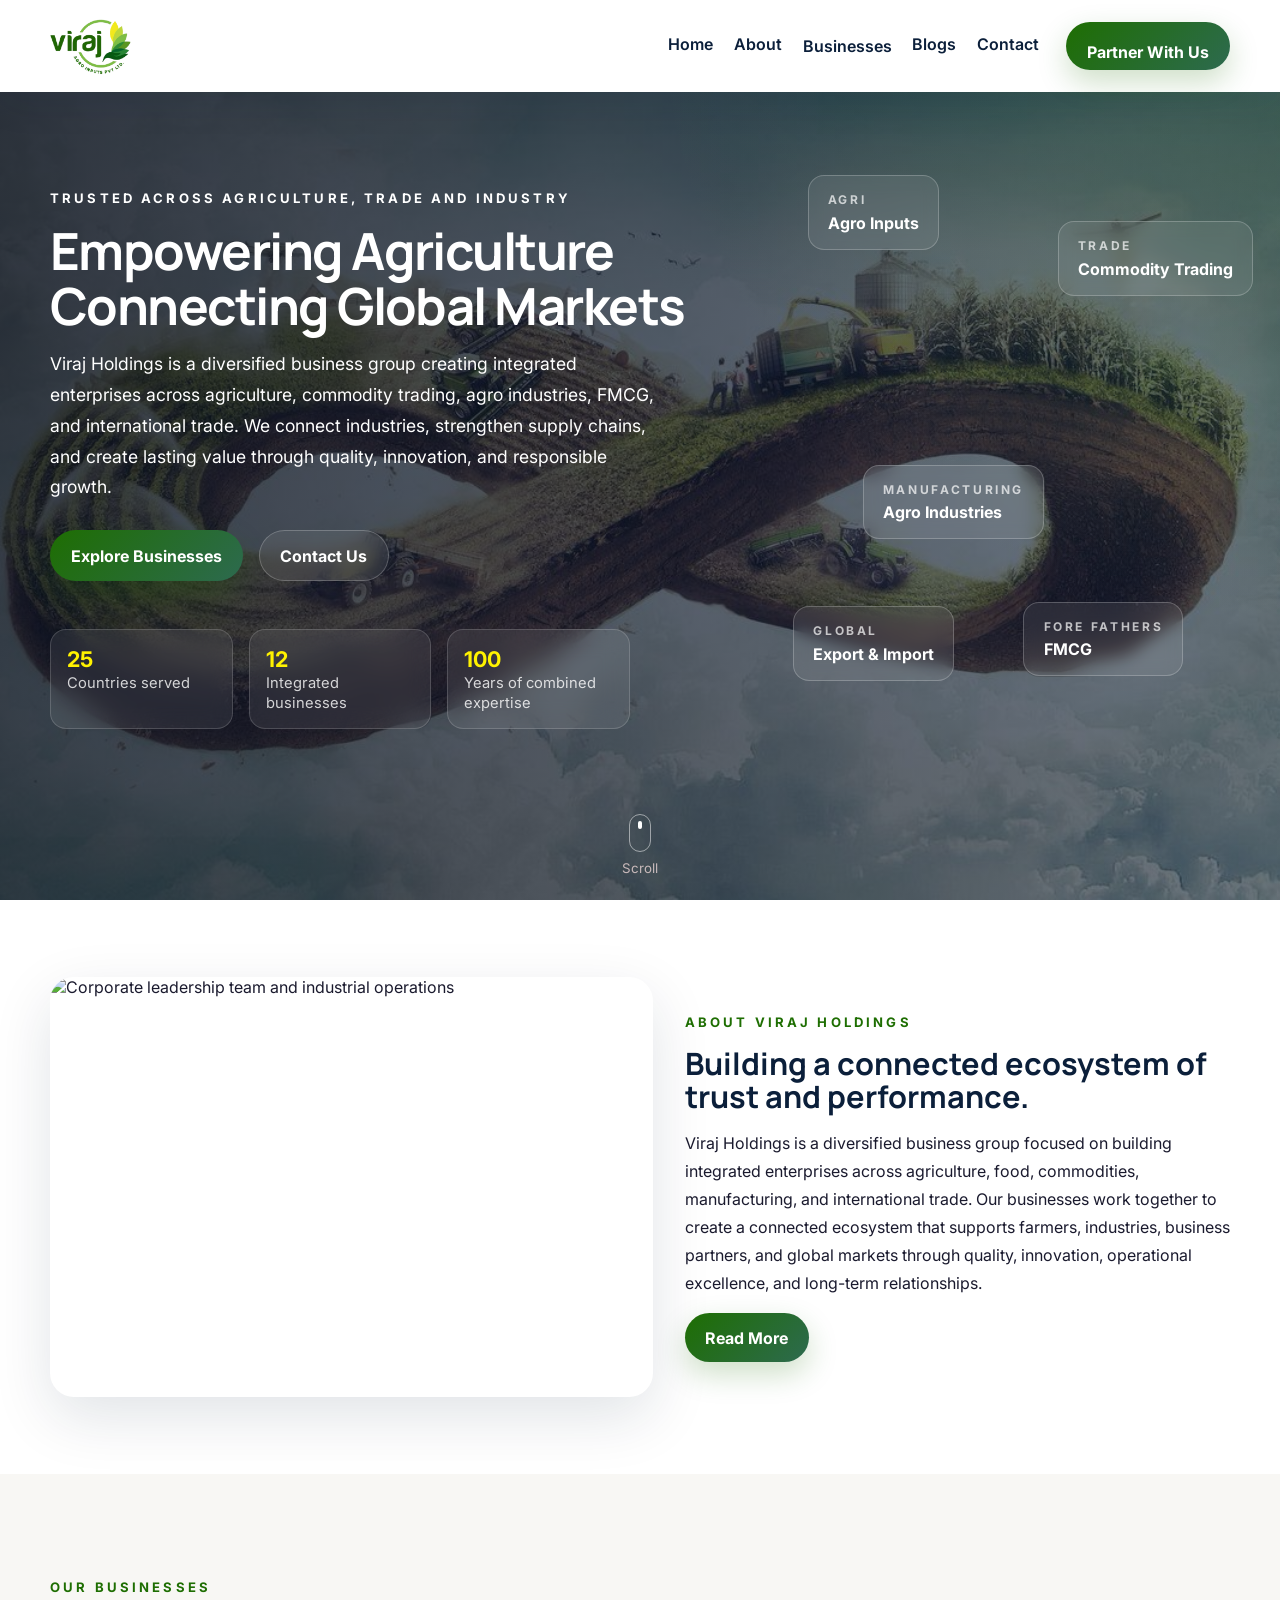
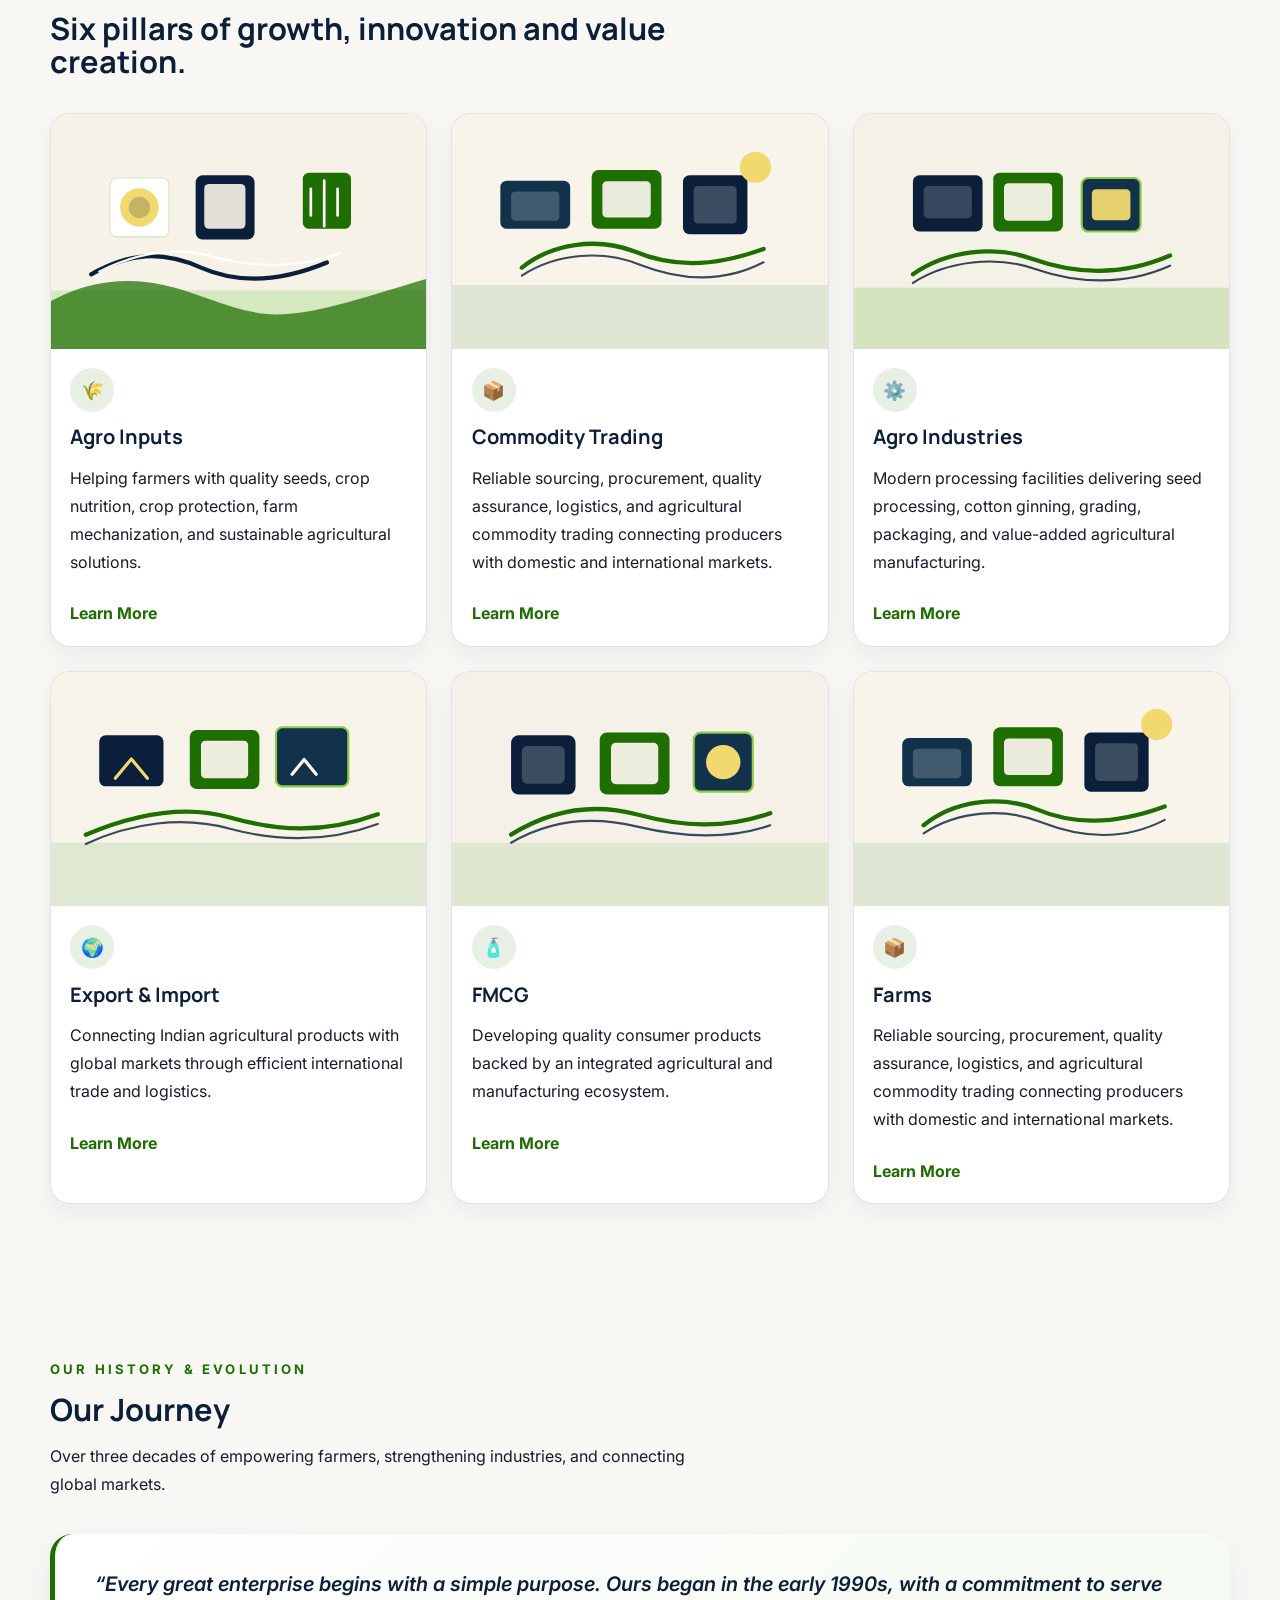
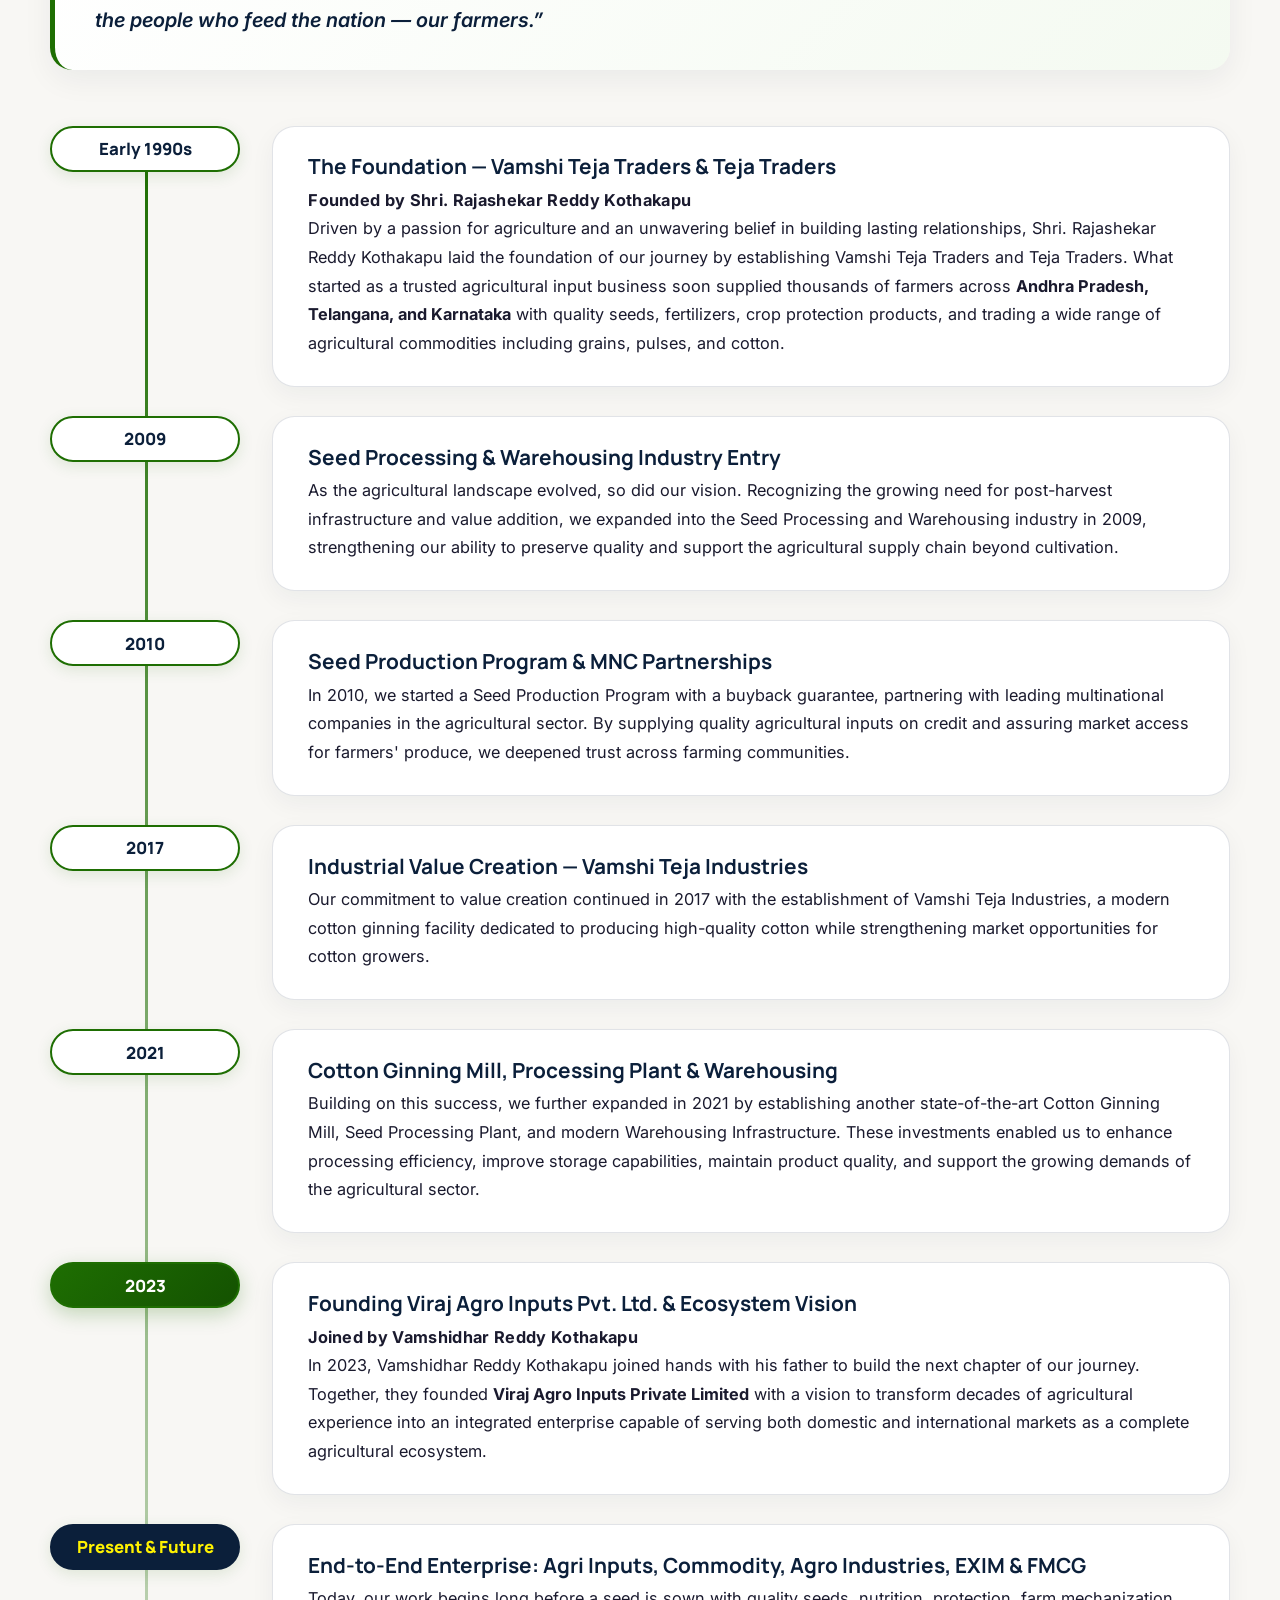
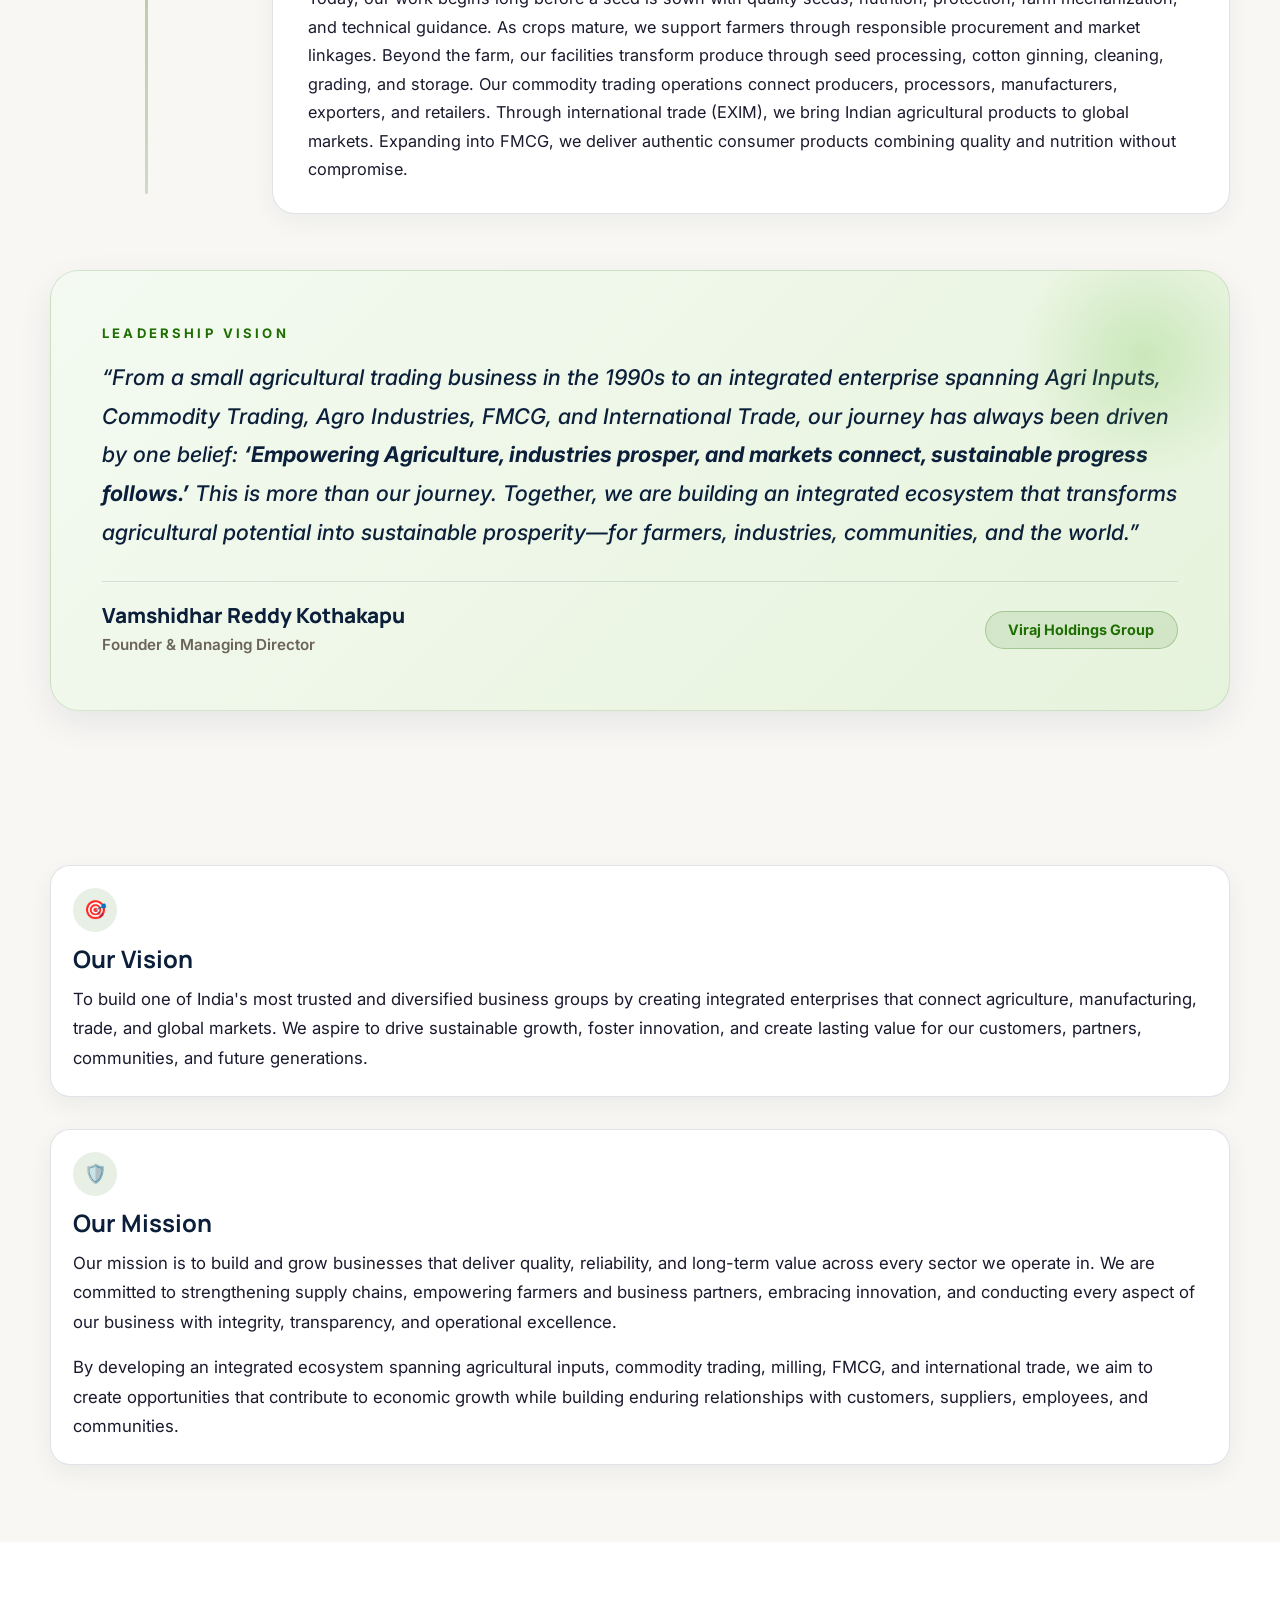
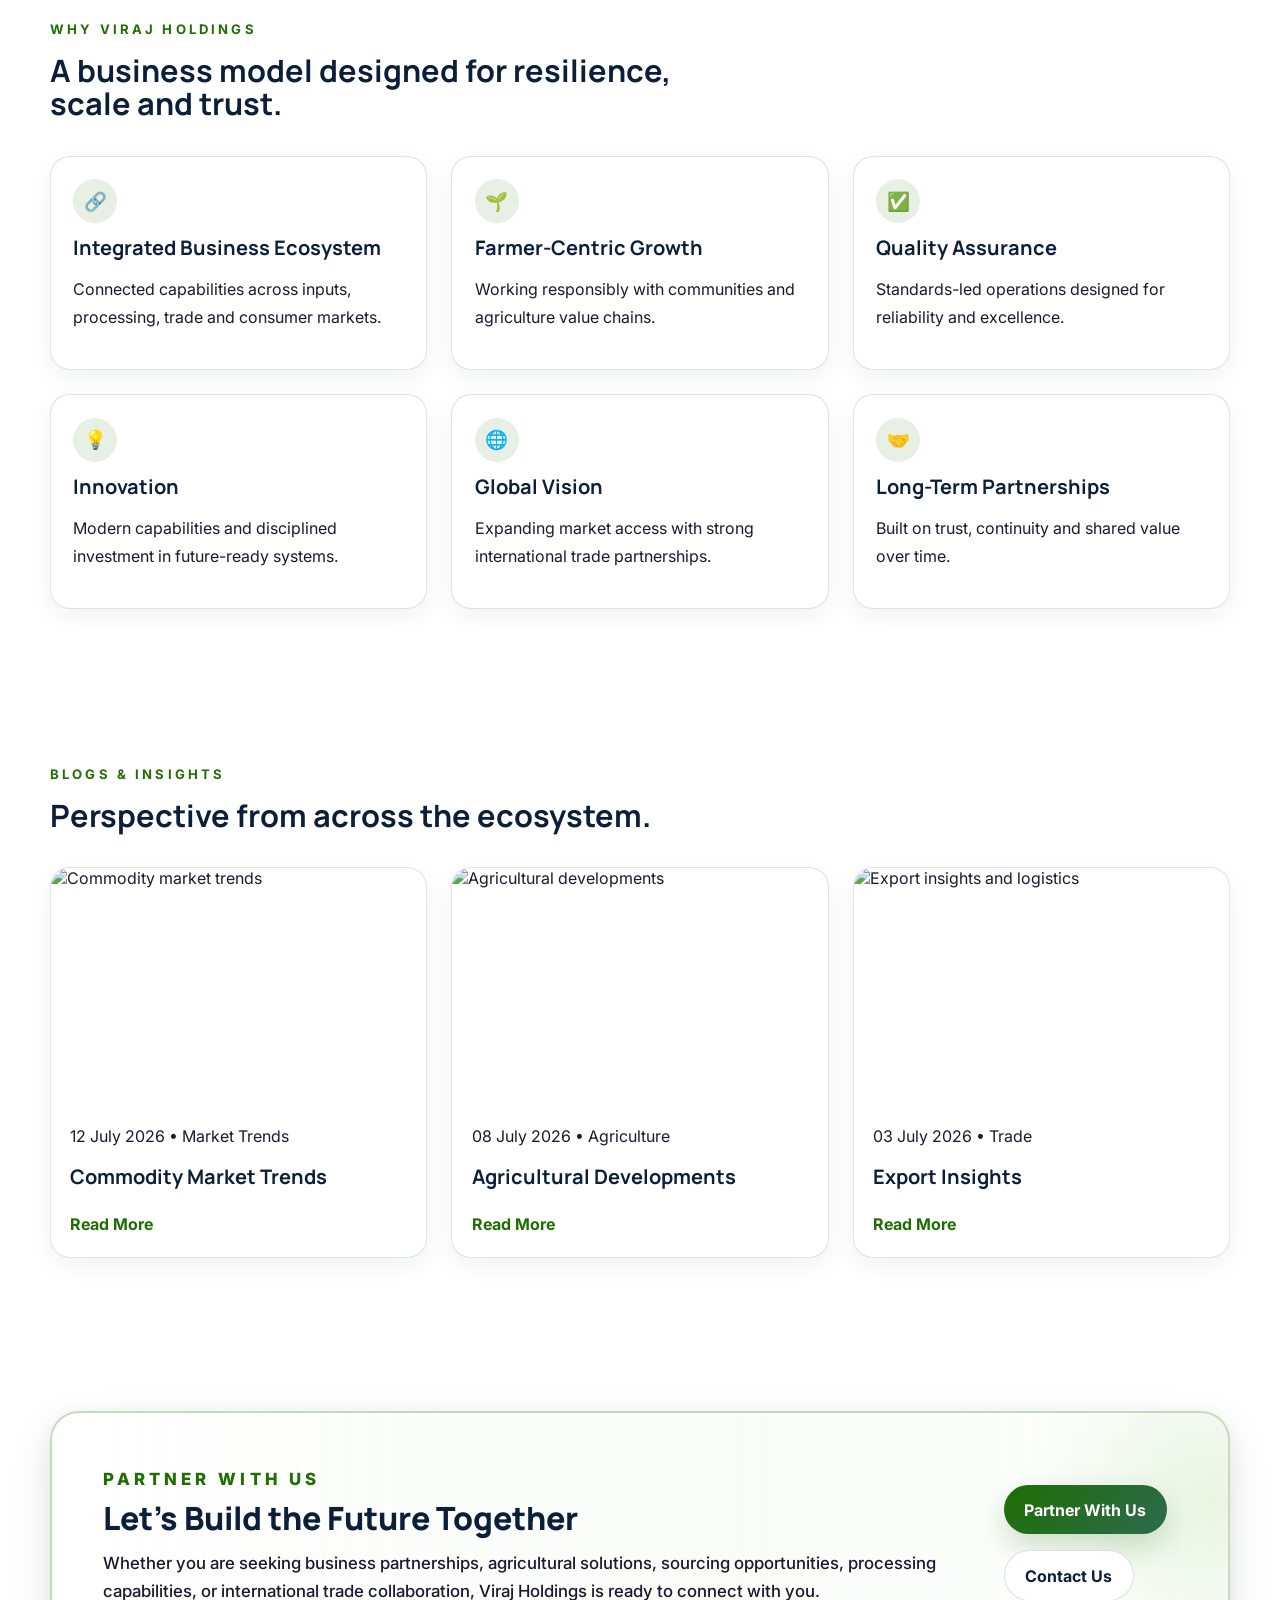
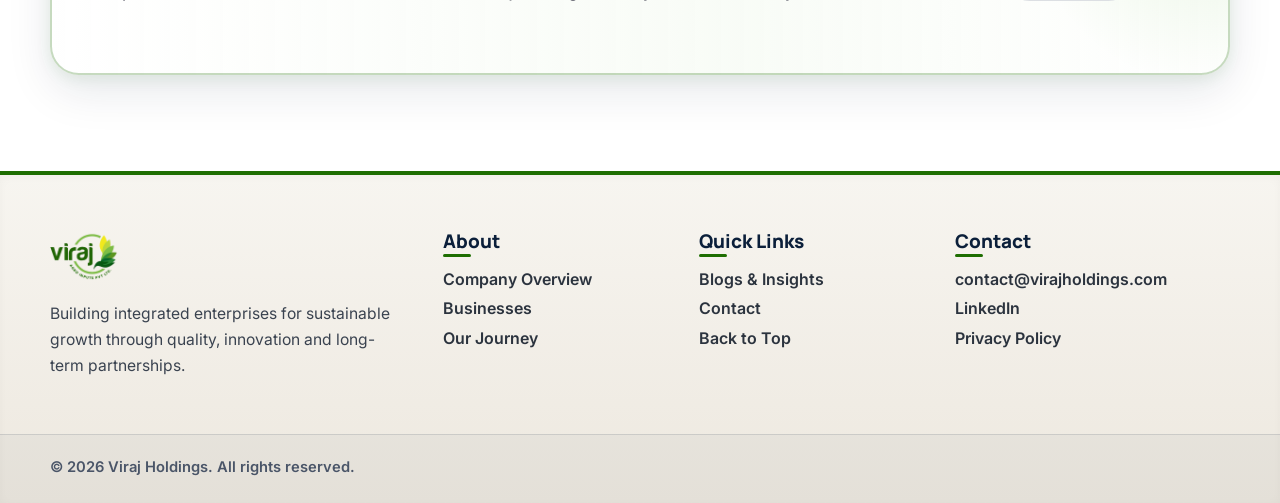
==== commit 0f40a1c9: "Ctrl+Enter" ====
--- a/index.html
+++ b/index.html
@@ -39,7 +39,6 @@
             <a href="fmcg.html">FMCG</a>
           </div>
         </div>
-        <a href="#ecosystem">Ecosystem</a>
         <a href="#Blogs">Blogs</a>
         <a href="#contact">Contact</a>
         <a href="#contact" class="button button-solid nav-cta">Partner With Us</a>
@@ -198,32 +197,151 @@
       </div>
     </section>
 
-    <section class="section ecosystem" id="ecosystem">
+    <!-- Our Journey -->
+    <section class="section journey-section" id="journey">
       <div class="container">
         <div class="section-heading reveal">
-          <p class="eyebrow">Our Ecosystem</p>
-          <h2>Strengthening value chains from seed to market.</h2>
-        </div>
-        <div class="timeline reveal">
-          <div class="timeline-step">
-            <div class="step-node">Seeds & Farm Inputs</div>
-          </div>
-          <div class="timeline-step">
-            <div class="step-node">Farmers</div>
-          </div>
-          <div class="timeline-step">
-            <div class="step-node">Commodity Procurement</div>
-          </div>
-          <div class="timeline-step">
-            <div class="step-node">Processing & Milling</div>
-          </div>
-          <div class="timeline-step">
-            <div class="step-node">FMCG Products</div>
-          </div>
-          <div class="timeline-step">
-            <div class="step-node">International Markets</div>
-          </div>
-        </div>
+          <p class="eyebrow">Our History & Evolution</p>
+          <h2>Our Journey</h2>
+          <p>Over three decades of empowering farmers, strengthening industries, and connecting global markets.</p>
+        </div>
+
+        <!-- Opening Quote Card -->
+        <div class="journey-quote-card reveal"
+          style="background: linear-gradient(135deg, #ffffff 0%, #f4faf1 100%); border-left: 5px solid var(--green); border-radius: 1.4rem; padding: 2rem 2.5rem; margin-bottom: 3.5rem; box-shadow: 0 10px 30px rgba(11,31,58,0.06);">
+          <p
+            style="font-size: 1.25rem; font-style: italic; color: var(--navy); font-weight: 600; margin: 0; line-height: 1.8;">
+            “Every great enterprise begins with a simple purpose. Ours began in the early 1990s, with a commitment to
+            serve the people who feed the nation — our farmers.”
+          </p>
+        </div>
+
+        <!-- Timeline Grid / Flow -->
+        <div class="journey-timeline">
+
+          <!-- Milestone 1: Early 1990s -->
+          <div class="journey-milestone reveal">
+            <div class="milestone-badge">Early 1990s</div>
+            <div class="milestone-content">
+              <h3>The Foundation — Vamshi Teja Traders & Teja Traders</h3>
+              <p class="milestone-subtitle">Founded by <strong>Shri. Rajashekar Reddy Kothakapu</strong></p>
+              <p>Driven by a passion for agriculture and an unwavering belief in building lasting relationships, Shri.
+                Rajashekar Reddy Kothakapu laid the foundation of our journey by establishing Vamshi Teja Traders and
+                Teja Traders. What started as a trusted agricultural input business soon supplied thousands of farmers
+                across <strong>Andhra Pradesh, Telangana, and Karnataka</strong> with quality seeds, fertilizers, crop
+                protection products, and trading a wide range of agricultural commodities including grains, pulses, and
+                cotton.</p>
+            </div>
+          </div>
+
+          <!-- Milestone 2: 2009 -->
+          <div class="journey-milestone reveal">
+            <div class="milestone-badge">2009</div>
+            <div class="milestone-content">
+              <h3>Seed Processing & Warehousing Industry Entry</h3>
+              <p>As the agricultural landscape evolved, so did our vision. Recognizing the growing need for post-harvest
+                infrastructure and value addition, we expanded into the Seed Processing and Warehousing industry in
+                2009, strengthening our ability to preserve quality and support the agricultural supply chain beyond
+                cultivation.</p>
+            </div>
+          </div>
+
+          <!-- Milestone 3: 2010 -->
+          <div class="journey-milestone reveal">
+            <div class="milestone-badge">2010</div>
+            <div class="milestone-content">
+              <h3>Seed Production Program & MNC Partnerships</h3>
+              <p>In 2010, we started a Seed Production Program with a buyback guarantee, partnering with leading
+                multinational companies in the agricultural sector. By supplying quality agricultural inputs on credit
+                and assuring market access for farmers' produce, we deepened trust across farming communities.</p>
+            </div>
+          </div>
+
+          <!-- Milestone 4: 2017 -->
+          <div class="journey-milestone reveal">
+            <div class="milestone-badge">2017</div>
+            <div class="milestone-content">
+              <h3>Industrial Value Creation — Vamshi Teja Industries</h3>
+              <p>Our commitment to value creation continued in 2017 with the establishment of Vamshi Teja Industries, a
+                modern cotton ginning facility dedicated to producing high-quality cotton while strengthening market
+                opportunities for cotton growers.</p>
+            </div>
+          </div>
+
+          <!-- Milestone 5: 2021 -->
+          <div class="journey-milestone reveal">
+            <div class="milestone-badge">2021</div>
+            <div class="milestone-content">
+              <h3>Cotton Ginning Mill, Processing Plant & Warehousing</h3>
+              <p>Building on this success, we further expanded in 2021 by establishing another state-of-the-art Cotton
+                Ginning Mill, Seed Processing Plant, and modern Warehousing Infrastructure. These investments enabled us
+                to enhance processing efficiency, improve storage capabilities, maintain product quality, and support
+                the growing demands of the agricultural sector.</p>
+            </div>
+          </div>
+
+          <!-- Milestone 6: 2023 -->
+          <div class="journey-milestone reveal">
+            <div class="milestone-badge highlight">2023</div>
+            <div class="milestone-content">
+              <h3>Founding Viraj Agro Inputs Pvt. Ltd. & Ecosystem Vision</h3>
+              <p class="milestone-subtitle">Joined by <strong>Vamshidhar Reddy Kothakapu</strong></p>
+              <p>In 2023, Vamshidhar Reddy Kothakapu joined hands with his father to build the next chapter of our
+                journey. Together, they founded <strong>Viraj Agro Inputs Private Limited</strong> with a vision to
+                transform decades of agricultural experience into an integrated enterprise capable of serving both
+                domestic and international markets as a complete agricultural ecosystem.</p>
+            </div>
+          </div>
+
+          <!-- Milestone 7: Present Day & Future -->
+          <div class="journey-milestone reveal">
+            <div class="milestone-badge green">Present & Future</div>
+            <div class="milestone-content">
+              <h3>End-to-End Enterprise: Agri Inputs, Commodity, Agro Industries, EXIM & FMCG</h3>
+              <p>Today, our work begins long before a seed is sown with quality seeds, nutrition, protection, farm
+                mechanization, and technical guidance. As crops mature, we support farmers through responsible
+                procurement and market linkages. Beyond the farm, our facilities transform produce through seed
+                processing, cotton ginning, cleaning, grading, and storage. Our commodity trading operations connect
+                producers, processors, manufacturers, exporters, and retailers. Through international trade (EXIM), we
+                bring Indian agricultural products to global markets. Expanding into FMCG, we deliver authentic consumer
+                products combining quality and nutrition without compromise.</p>
+            </div>
+          </div>
+
+        </div>
+
+        <!-- Founder Quote & MD Card -->
+        <div class="journey-founder-card reveal"
+          style="background: linear-gradient(135deg, #f4faf1 0%, #e6f3dc 100%); color: var(--text); border-radius: 1.8rem; padding: clamp(2rem, 4vw, 3.5rem); margin-top: 3.5rem; box-shadow: 0 12px 34px rgba(11,31,58,0.08); position: relative; overflow: hidden; border: 1px solid rgba(30,110,2,0.15);">
+          <div
+            style="position: absolute; top: -40px; right: -40px; width: 250px; height: 250px; background: radial-gradient(circle, rgba(109,190,69,0.25), transparent 70%); pointer-events: none;">
+          </div>
+          <p class="eyebrow" style="color: var(--green);">Leadership Vision</p>
+          <blockquote
+            style="font-size: clamp(1.1rem, 1.8vw, 1.35rem); font-style: italic; font-weight: 500; line-height: 1.8; margin: 0 0 1.8rem; color: var(--navy);">
+            “From a small agricultural trading business in the 1990s to an integrated enterprise spanning Agri Inputs,
+            Commodity Trading, Agro Industries, FMCG, and International Trade, our journey has always been driven by one
+            belief: <strong>‘Empowering Agriculture, industries prosper, and markets connect, sustainable progress
+              follows.’</strong> This is more than our journey. Together, we are building an integrated ecosystem that
+            transforms agricultural potential into sustainable prosperity—for farmers, industries, communities, and the
+            world.”
+          </blockquote>
+          <div
+            style="border-top: 1px solid rgba(11,31,58,0.12); padding-top: 1.2rem; display: flex; justify-content: space-between; align-items: center; flex-wrap: wrap; gap: 1rem;">
+            <div>
+              <h4
+                style="margin: 0; font-size: 1.3rem; color: var(--navy); font-family: 'Manrope', sans-serif; font-weight: 800;">
+                Vamshidhar Reddy Kothakapu</h4>
+              <p style="margin: 0.2rem 0 0; color: var(--muted); font-size: 0.95rem; font-weight: 600;">
+                Founder & Managing Director</p>
+            </div>
+            <div
+              style="background: rgba(30,110,2,0.1); padding: 0.6rem 1.4rem; border-radius: 999px; border: 1px solid rgba(30,110,2,0.25); font-size: 0.9rem; color: var(--green); font-weight: 700;">
+              Viraj Holdings Group
+            </div>
+          </div>
+        </div>
+
       </div>
     </section>
 
@@ -233,17 +351,24 @@
           <div class="icon-badge">🎯</div>
           <h3 style="font-size: 1.5rem; color: var(--navy); margin-bottom: 0.8rem;">Our Vision</h3>
           <p style="line-height: 1.75; font-size: 1.05rem; color: var(--text); margin: 0;">
-            To build one of India's most trusted and diversified business groups by creating integrated enterprises that connect agriculture, manufacturing, trade, and global markets. We aspire to drive sustainable growth, foster innovation, and create lasting value for our customers, partners, communities, and future generations.
+            To build one of India's most trusted and diversified business groups by creating integrated enterprises that
+            connect agriculture, manufacturing, trade, and global markets. We aspire to drive sustainable growth, foster
+            innovation, and create lasting value for our customers, partners, communities, and future generations.
           </p>
         </article>
         <article class="info-card reveal">
           <div class="icon-badge">🛡️</div>
           <h3 style="font-size: 1.5rem; color: var(--navy); margin-bottom: 0.8rem;">Our Mission</h3>
           <p style="line-height: 1.75; font-size: 1.05rem; color: var(--text); margin-bottom: 1rem;">
-            Our mission is to build and grow businesses that deliver quality, reliability, and long-term value across every sector we operate in. We are committed to strengthening supply chains, empowering farmers and business partners, embracing innovation, and conducting every aspect of our business with integrity, transparency, and operational excellence.
+            Our mission is to build and grow businesses that deliver quality, reliability, and long-term value across
+            every sector we operate in. We are committed to strengthening supply chains, empowering farmers and business
+            partners, embracing innovation, and conducting every aspect of our business with integrity, transparency,
+            and operational excellence.
           </p>
           <p style="line-height: 1.75; font-size: 1.05rem; color: var(--text); margin: 0;">
-            By developing an integrated ecosystem spanning agricultural inputs, commodity trading, milling, FMCG, and international trade, we aim to create opportunities that contribute to economic growth while building enduring relationships with customers, suppliers, employees, and communities.
+            By developing an integrated ecosystem spanning agricultural inputs, commodity trading, milling, FMCG, and
+            international trade, we aim to create opportunities that contribute to economic growth while building
+            enduring relationships with customers, suppliers, employees, and communities.
           </p>
         </article>
       </div>
@@ -356,9 +481,9 @@
       <div>
         <h3>About</h3>
         <ul>
-          <li><a href="#about">Company Overview</a></li>
+          <li><a href="about.html">Company Overview</a></li>
           <li><a href="#businesses">Businesses</a></li>
-          <li><a href="#ecosystem">Ecosystem</a></li>
+          <li><a href="#journey">Our Journey</a></li>
         </ul>
       </div>
       <div>
--- a/styles.css
+++ b/styles.css
@@ -11,6 +11,27 @@
   --heading: #0b1f3a;
   --text: #1a1a2e;
   --muted: #6b6458;
+  --mint: #a8e6cf;
+  /* pastel mint */
+  --fresh: #6dbe45;
+  /* already in your theme */
+  --soft: #8bcb46;
+  /* soft green */
+  --sage: #c5e1a5;
+  /* gentle sage */
+  --pastel-green: #dcedc1;
+  /* very light green */
+  --cream: #f8f7f4;
+  /* surface */
+  --beige: #f0ede8;
+  /* section */
+  --sand: #f5f5dc;
+  /* classic beige */
+  --linen: #faf0e6;
+  /* warm neutral */
+  --almond: #efdecd;
+  /* soft almond */
+
   --border: rgba(11, 31, 58, .12);
   --shadow: 0 20px 60px rgba(11, 31, 58, .12);
   --radius: 1rem;
@@ -39,23 +60,23 @@
   background-position: center;
 }
 
-.agro-hero {
+.hero.agro-hero {
   background: linear-gradient(110deg, rgba(8, 16, 30, .86), rgba(11, 31, 58, .6)), url('assets/agro-inputs.svg') center/cover no-repeat fixed;
 }
 
-.commodity-hero {
+.hero.commodity-hero {
   background: linear-gradient(110deg, rgba(8, 16, 30, .86), rgba(11, 31, 58, .6)), url('assets/commodity.svg') center/cover no-repeat fixed;
 }
 
-.agro-industries-hero {
+.hero.agro-industries-hero {
   background: linear-gradient(110deg, rgba(8, 16, 30, .86), rgba(11, 31, 58, .6)), url('assets/agro-industries.svg') center/cover no-repeat fixed;
 }
 
-.export-hero {
-  background: linear-gradient(110deg, rgba(8, 16, 30, .86), rgba(11, 31, 58, .6)), url('assets/trade.svg') center/cover no-repeat fixed;
-}
-
-.fmcg-hero {
+.hero.export-hero {
+  background: linear-gradient(110deg, rgba(8, 16, 30, .78), rgba(11, 31, 58, .5)), url('https://images.pexels.com/photos/3057960/pexels-photo-3057960.jpeg?auto=compress&cs=tinysrgb&w=1920') center/cover no-repeat fixed;
+}
+
+.hero.fmcg-hero {
   background: linear-gradient(110deg, rgba(8, 16, 30, .86), rgba(11, 31, 58, .6)), url('assets/fmcg.svg') center/cover no-repeat fixed;
 }
 
@@ -1541,4 +1562,123 @@
     font-size: 0.85rem;
     padding: 0.8rem 1rem;
   }
+}
+
+/* Journey Section & Timeline Styles */
+.journey-section {
+  background: var(--surface);
+  position: relative;
+}
+
+.journey-timeline {
+  display: flex;
+  flex-direction: column;
+  gap: 1.8rem;
+  position: relative;
+  margin-top: 2.5rem;
+}
+
+.journey-timeline::before {
+  content: '';
+  position: absolute;
+  top: 20px;
+  bottom: 20px;
+  left: 95px;
+  width: 3px;
+  background: linear-gradient(180deg, var(--green) 0%, rgba(30, 110, 2, 0.2) 100%);
+  border-radius: 3px;
+}
+
+.journey-milestone {
+  display: grid;
+  grid-template-columns: 190px 1fr;
+  gap: 2rem;
+  align-items: flex-start;
+  position: relative;
+}
+
+.milestone-badge {
+  background: white;
+  color: var(--navy);
+  border: 2px solid var(--green);
+  font-weight: 800;
+  font-size: 1.05rem;
+  padding: 0.6rem 1.2rem;
+  border-radius: 999px;
+  text-align: center;
+  box-shadow: 0 4px 15px rgba(30, 110, 2, 0.12);
+  z-index: 2;
+  font-family: 'Manrope', sans-serif;
+  transition: transform 0.3s ease;
+}
+
+
+
+.milestone-badge.highlight {
+  background: linear-gradient(135deg, var(--green), #145201);
+  color: white;
+  border-color: var(--green);
+  box-shadow: 0 6px 20px rgba(30, 110, 2, 0.25);
+}
+
+.milestone-badge.green {
+  background: var(--navy);
+  color: var(--yellow);
+  border-color: var(--navy);
+}
+
+.milestone-content {
+  background: white;
+  border-radius: 1.4rem;
+  border: 1px solid var(--border);
+  padding: 1.8rem 2.2rem;
+  box-shadow: 0 8px 24px rgba(11, 31, 58, 0.05);
+  transition: transform 0.3s ease, box-shadow 0.3s ease;
+}
+
+.journey-milestone:hover .milestone-content {
+  transform: translateY(-4px);
+  box-shadow: 0 14px 35px rgba(11, 31, 58, 0.09);
+}
+
+.milestone-content h3 {
+  color: var(--navy);
+  font-size: 1.3rem;
+  margin-bottom: 0.5rem;
+  font-weight: 700;
+}
+
+.milestone-subtitle {
+  color: var(--green);
+  font-size: 0.95rem;
+  font-weight: 700;
+  margin-bottom: 0.8rem;
+  letter-spacing: 0.02em;
+}
+
+.milestone-content p {
+  color: var(--text);
+  line-height: 1.75;
+  margin: 0;
+  font-size: 1.02rem;
+}
+
+@media (max-width: 780px) {
+  .journey-timeline::before {
+    left: 20px;
+  }
+
+  .journey-milestone {
+    grid-template-columns: 1fr;
+    gap: 0.8rem;
+    padding-left: 2.8rem;
+  }
+
+  .milestone-badge {
+    align-self: flex-start;
+    display: inline-block;
+    width: auto;
+    font-size: 0.95rem;
+    padding: 0.4rem 1rem;
+  }
 }
